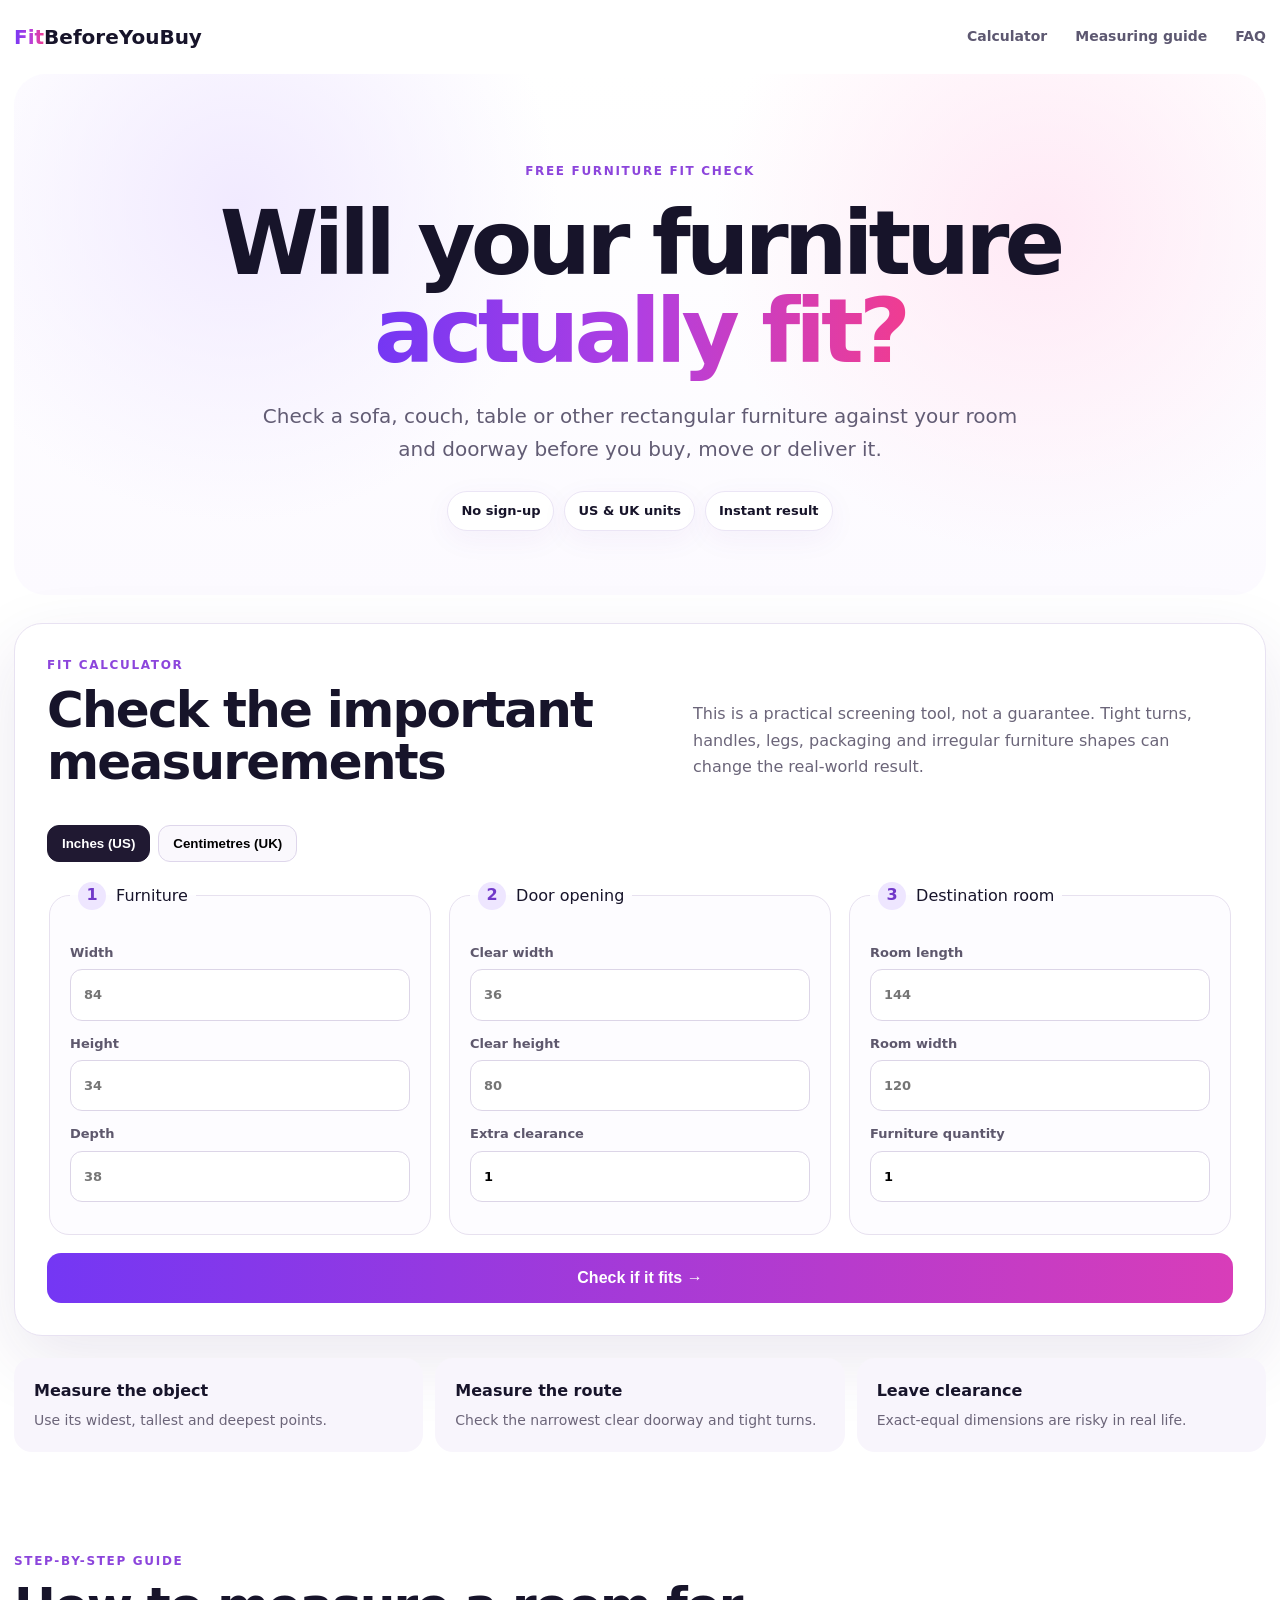
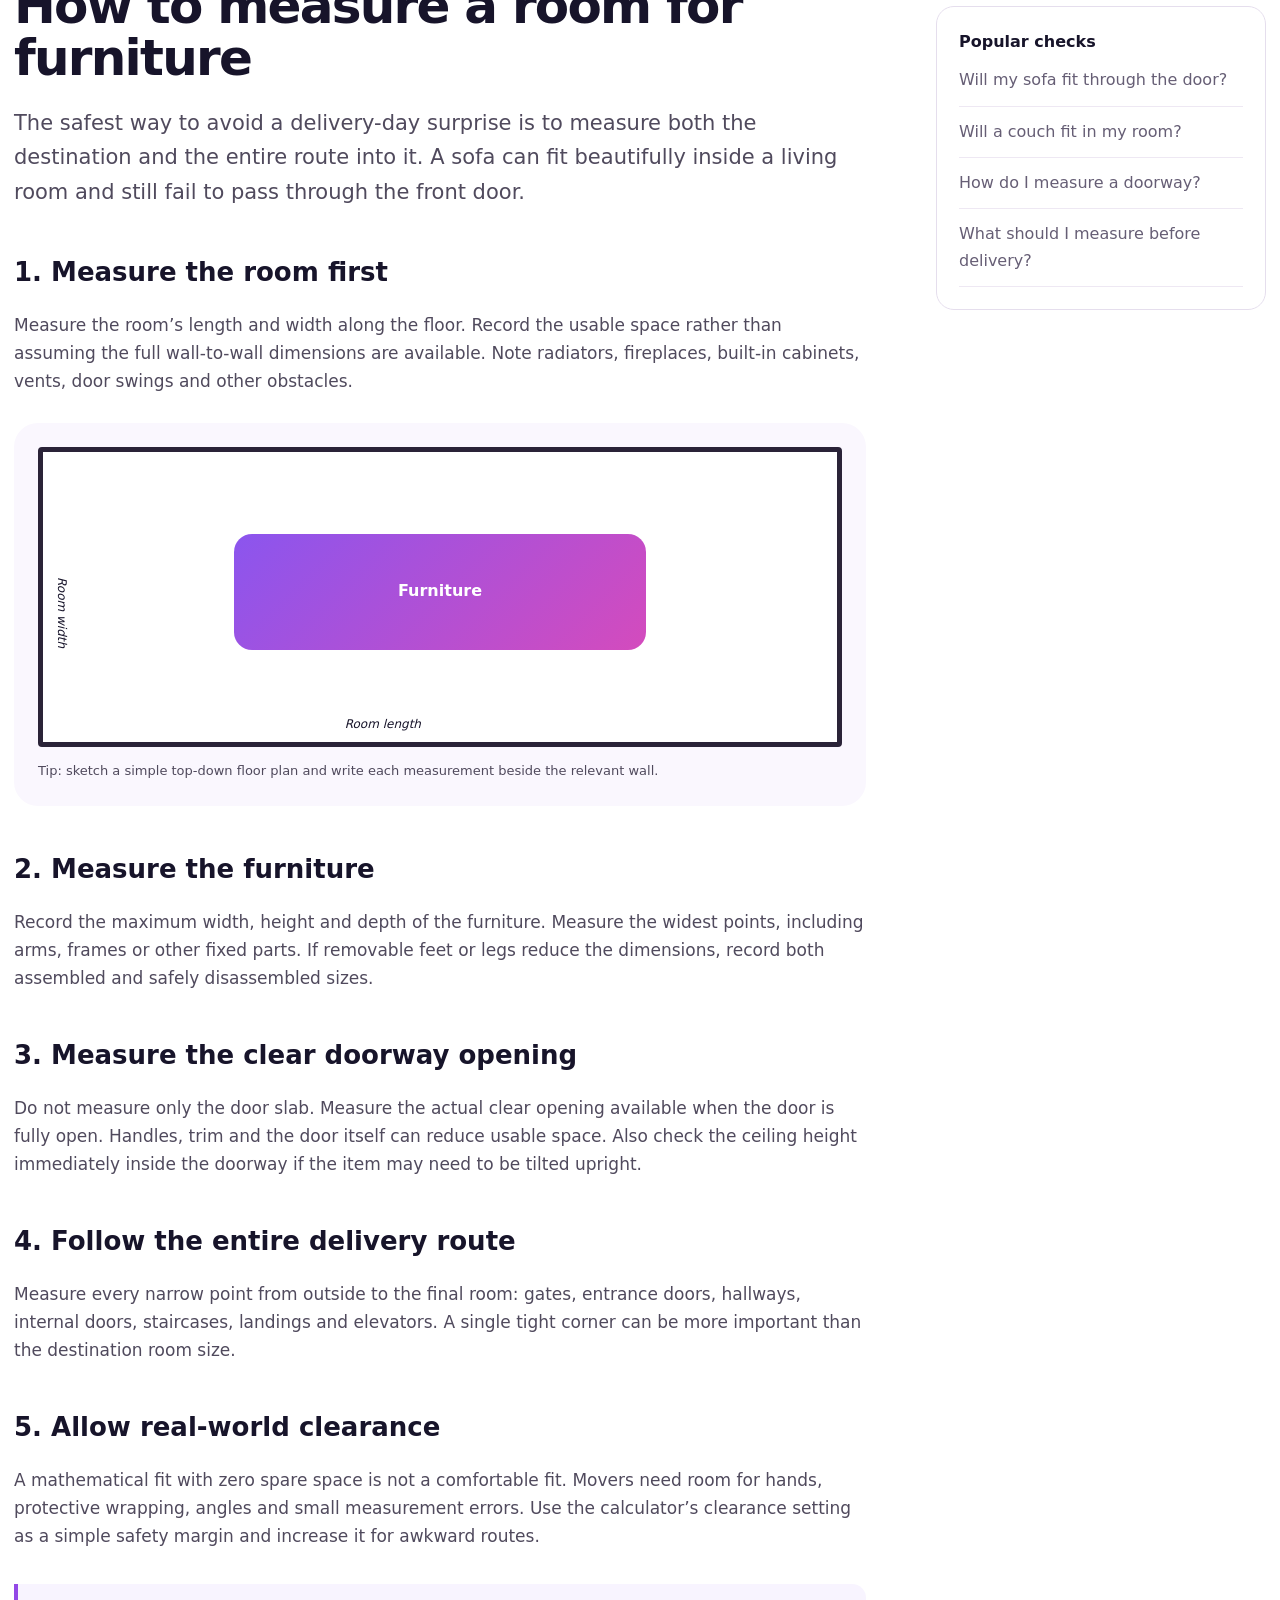
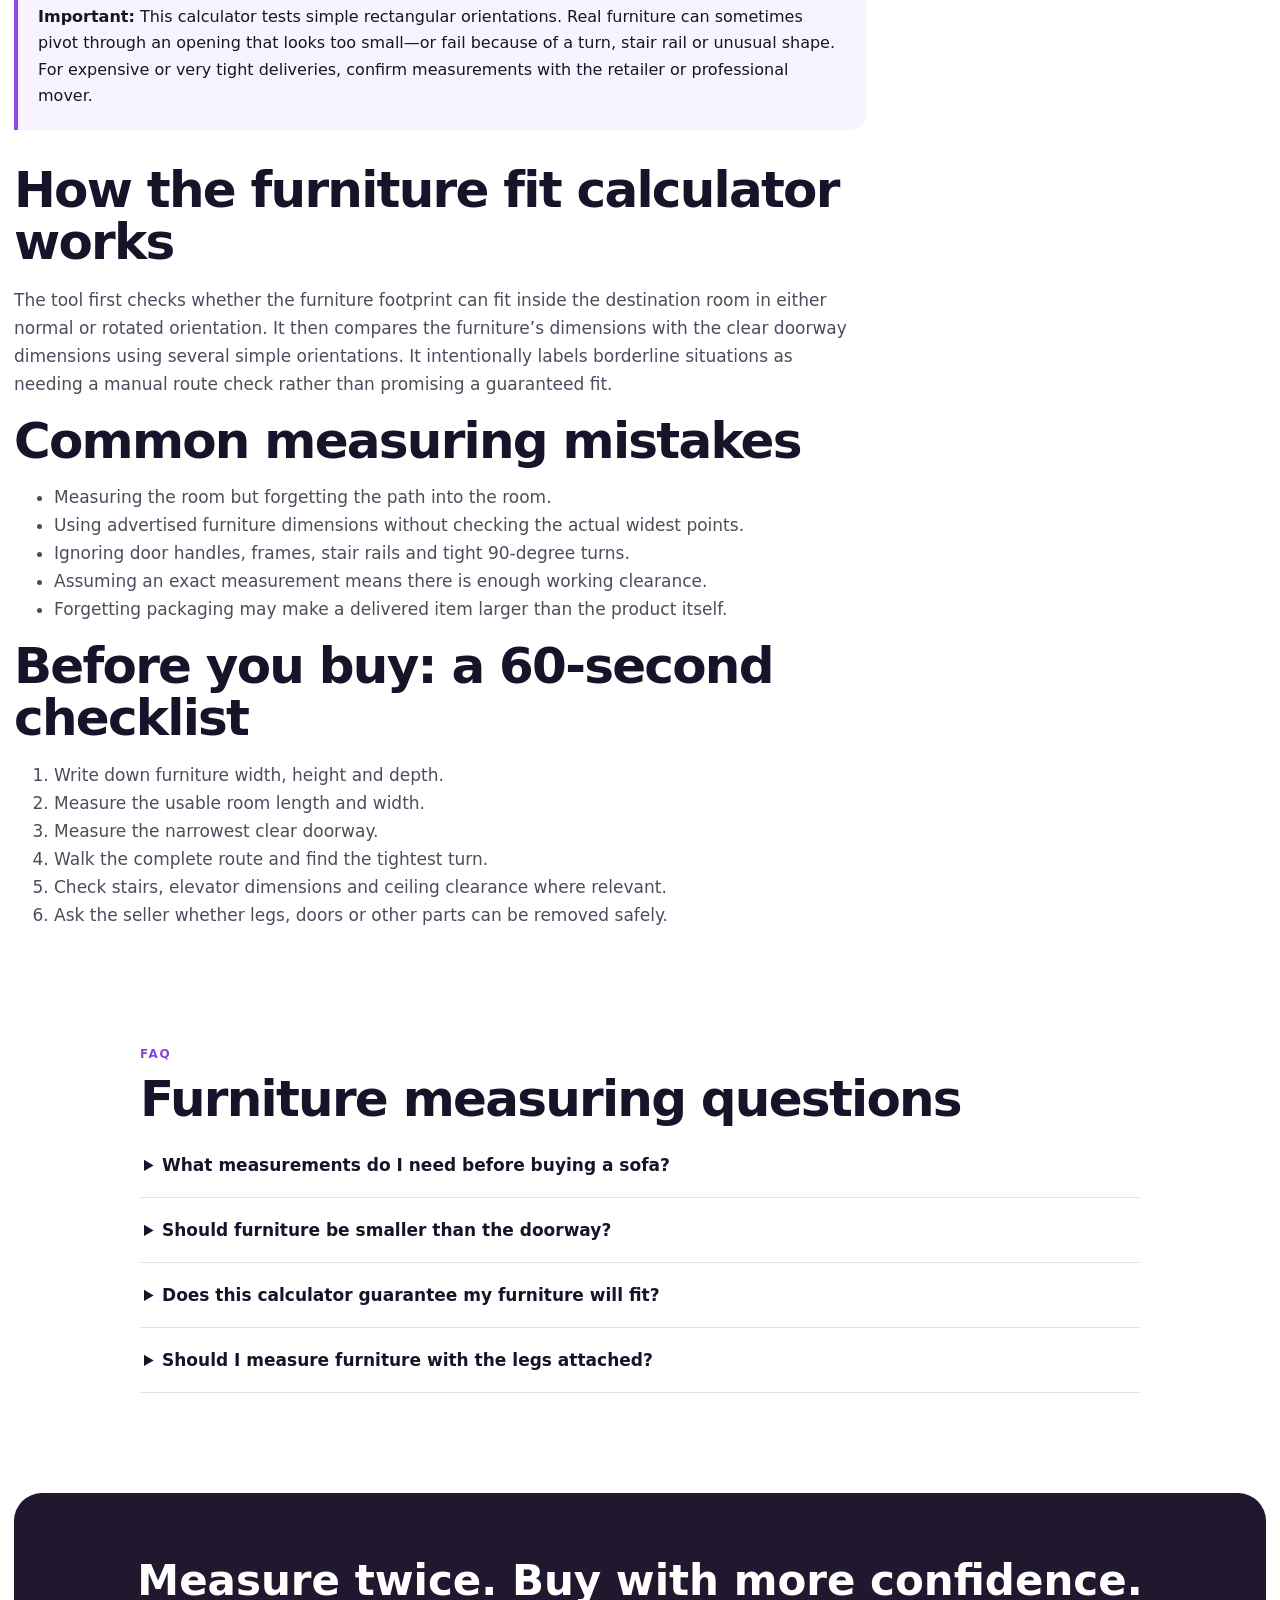
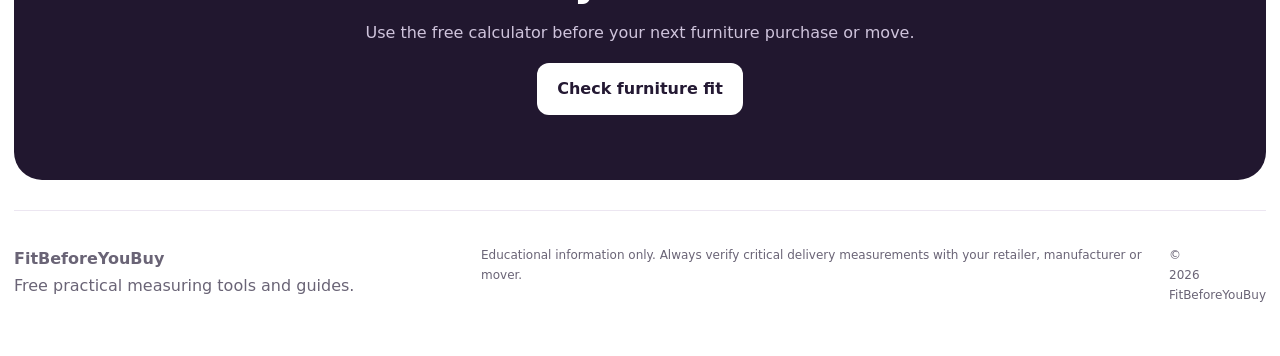
==== index.html @ 7296ad8b "Add files via upload" ====
<!doctype html>
<html lang="en">
<head>
  <meta charset="utf-8">
  <meta name="viewport" content="width=device-width,initial-scale=1">
  <title>Will My Furniture Fit? Free Room & Doorway Fit Calculator</title>
  <meta name="description" content="Measure your room, doorway and furniture before moving or buying. Use our free furniture fit calculator, then follow the step-by-step room measuring guide.">
  <meta name="robots" content="index,follow">
  <meta name="theme-color" content="#ffffff">
  <meta property="og:title" content="Will My Furniture Fit? Free Furniture Fit Calculator">
  <meta property="og:description" content="Check furniture against a room and doorway, then learn how to measure correctly.">
  <meta property="og:type" content="website">
  <link rel="stylesheet" href="style.css">
  <script type="application/ld+json">
  {
    "@context":"https://schema.org",
    "@type":"WebPage",
    "name":"Will My Furniture Fit? Free Room & Doorway Fit Calculator",
    "description":"A free furniture fit calculator and room measuring guide.",
    "inLanguage":"en"
  }
  </script>
</head>
<body>
<a class="skip" href="#main">Skip to content</a>
<header>
  <div class="nav">
    <a class="brand" href="./"><span>Fit</span>BeforeYouBuy</a>
    <nav><a href="#calculator">Calculator</a><a href="#guide">Measuring guide</a><a href="#faq">FAQ</a></nav>
  </div>
</header>

<main id="main">
<section class="hero">
  <div class="eyebrow">FREE FURNITURE FIT CHECK</div>
  <h1>Will your furniture <span>actually fit?</span></h1>
  <p class="lead">Check a sofa, couch, table or other rectangular furniture against your room and doorway before you buy, move or deliver it.</p>
  <div class="chips"><span>No sign-up</span><span>US & UK units</span><span>Instant result</span></div>
</section>

<section id="calculator" class="calc-wrap">
  <div class="calc-head">
    <div><div class="eyebrow">FIT CALCULATOR</div><h2>Check the important measurements</h2></div>
    <p>This is a practical screening tool, not a guarantee. Tight turns, handles, legs, packaging and irregular furniture shapes can change the real-world result.</p>
  </div>

  <div class="unitbar" role="group" aria-label="Units">
    <button class="unit active" data-unit="in">Inches (US)</button>
    <button class="unit" data-unit="cm">Centimetres (UK)</button>
  </div>

  <form id="fitForm">
    <div class="grid">
      <fieldset>
        <legend><b>1</b> Furniture</legend>
        <label>Width <input id="fw" type="number" min="0" step="0.1" placeholder="84" required></label>
        <label>Height <input id="fh" type="number" min="0" step="0.1" placeholder="34" required></label>
        <label>Depth <input id="fd" type="number" min="0" step="0.1" placeholder="38" required></label>
      </fieldset>
      <fieldset>
        <legend><b>2</b> Door opening</legend>
        <label>Clear width <input id="dw" type="number" min="0" step="0.1" placeholder="36" required></label>
        <label>Clear height <input id="dh" type="number" min="0" step="0.1" placeholder="80" required></label>
        <label>Extra clearance <input id="clearance" type="number" min="0" step="0.1" value="1"></label>
      </fieldset>
      <fieldset>
        <legend><b>3</b> Destination room</legend>
        <label>Room length <input id="rl" type="number" min="0" step="0.1" placeholder="144" required></label>
        <label>Room width <input id="rw" type="number" min="0" step="0.1" placeholder="120" required></label>
        <label>Furniture quantity <input id="qty" type="number" min="1" step="1" value="1"></label>
      </fieldset>
    </div>
    <button class="primary" type="submit">Check if it fits →</button>
  </form>

  <div id="result" class="result" aria-live="polite" hidden></div>
</section>

<section class="quick">
  <div><strong>Measure the object</strong><span>Use its widest, tallest and deepest points.</span></div>
  <div><strong>Measure the route</strong><span>Check the narrowest clear doorway and tight turns.</span></div>
  <div><strong>Leave clearance</strong><span>Exact-equal dimensions are risky in real life.</span></div>
</section>

<article id="guide" class="article">
  <div class="article-main">
    <div class="eyebrow">STEP-BY-STEP GUIDE</div>
    <h2>How to measure a room for furniture</h2>
    <p class="intro">The safest way to avoid a delivery-day surprise is to measure both the destination and the entire route into it. A sofa can fit beautifully inside a living room and still fail to pass through the front door.</p>

    <h3>1. Measure the room first</h3>
    <p>Measure the room’s length and width along the floor. Record the usable space rather than assuming the full wall-to-wall dimensions are available. Note radiators, fireplaces, built-in cabinets, vents, door swings and other obstacles.</p>

    <div class="diagram">
      <div class="room"><span class="sofa">Furniture</span><i class="hline">Room length</i><i class="vline">Room width</i></div>
      <p>Tip: sketch a simple top-down floor plan and write each measurement beside the relevant wall.</p>
    </div>

    <h3>2. Measure the furniture</h3>
    <p>Record the maximum width, height and depth of the furniture. Measure the widest points, including arms, frames or other fixed parts. If removable feet or legs reduce the dimensions, record both assembled and safely disassembled sizes.</p>

    <h3>3. Measure the clear doorway opening</h3>
    <p>Do not measure only the door slab. Measure the actual clear opening available when the door is fully open. Handles, trim and the door itself can reduce usable space. Also check the ceiling height immediately inside the doorway if the item may need to be tilted upright.</p>

    <h3>4. Follow the entire delivery route</h3>
    <p>Measure every narrow point from outside to the final room: gates, entrance doors, hallways, internal doors, staircases, landings and elevators. A single tight corner can be more important than the destination room size.</p>

    <h3>5. Allow real-world clearance</h3>
    <p>A mathematical fit with zero spare space is not a comfortable fit. Movers need room for hands, protective wrapping, angles and small measurement errors. Use the calculator’s clearance setting as a simple safety margin and increase it for awkward routes.</p>

    <div class="callout"><strong>Important:</strong> This calculator tests simple rectangular orientations. Real furniture can sometimes pivot through an opening that looks too small—or fail because of a turn, stair rail or unusual shape. For expensive or very tight deliveries, confirm measurements with the retailer or professional mover.</div>

    <h2>How the furniture fit calculator works</h2>
    <p>The tool first checks whether the furniture footprint can fit inside the destination room in either normal or rotated orientation. It then compares the furniture’s dimensions with the clear doorway dimensions using several simple orientations. It intentionally labels borderline situations as needing a manual route check rather than promising a guaranteed fit.</p>

    <h2>Common measuring mistakes</h2>
    <ul>
      <li>Measuring the room but forgetting the path into the room.</li>
      <li>Using advertised furniture dimensions without checking the actual widest points.</li>
      <li>Ignoring door handles, frames, stair rails and tight 90-degree turns.</li>
      <li>Assuming an exact measurement means there is enough working clearance.</li>
      <li>Forgetting packaging may make a delivered item larger than the product itself.</li>
    </ul>

    <h2>Before you buy: a 60-second checklist</h2>
    <ol>
      <li>Write down furniture width, height and depth.</li>
      <li>Measure the usable room length and width.</li>
      <li>Measure the narrowest clear doorway.</li>
      <li>Walk the complete route and find the tightest turn.</li>
      <li>Check stairs, elevator dimensions and ceiling clearance where relevant.</li>
      <li>Ask the seller whether legs, doors or other parts can be removed safely.</li>
    </ol>
  </div>

  <aside>
    <div class="sidecard"><strong>Popular checks</strong><a href="#calculator">Will my sofa fit through the door?</a><a href="#calculator">Will a couch fit in my room?</a><a href="#guide">How do I measure a doorway?</a><a href="#guide">What should I measure before delivery?</a></div>
  </aside>
</article>

<section id="faq" class="faq">
  <div class="eyebrow">FAQ</div><h2>Furniture measuring questions</h2>
  <details><summary>What measurements do I need before buying a sofa?</summary><p>At minimum, record the sofa’s maximum width, height and depth, the usable room dimensions, and the clear width and height of every doorway on the delivery route.</p></details>
  <details><summary>Should furniture be smaller than the doorway?</summary><p>For a straightforward pass-through, having usable clearance is safer than matching the opening exactly. Some furniture can be rotated or tilted, but turns and nearby walls can prevent that maneuver.</p></details>
  <details><summary>Does this calculator guarantee my furniture will fit?</summary><p>No. It is a screening tool based on the dimensions you enter and simple orientations. Irregular shapes, turns, stairs, packaging and real-world maneuvering space require a manual route check.</p></details>
  <details><summary>Should I measure furniture with the legs attached?</summary><p>Measure the item as it will be delivered. If the manufacturer confirms that legs can be removed safely for delivery, you can also record the reduced dimensions and test those separately.</p></details>
</section>

<section class="bottom-cta"><h2>Measure twice. Buy with more confidence.</h2><p>Use the free calculator before your next furniture purchase or move.</p><a href="#calculator">Check furniture fit</a></section>
</main>

<footer><div><strong>FitBeforeYouBuy</strong><span>Free practical measuring tools and guides.</span></div><p>Educational information only. Always verify critical delivery measurements with your retailer, manufacturer or mover.</p><small>© <span id="year"></span> FitBeforeYouBuy</small></footer>
<script src="app.js"></script>
</body>
</html>
---- style.css ----
*{box-sizing:border-box}html{scroll-behavior:smooth}body{margin:0;font-family:Inter,ui-sans-serif,system-ui,-apple-system,BlinkMacSystemFont,"Segoe UI",sans-serif;color:#17142a;background:#fff;line-height:1.65}a{color:inherit}.skip{position:absolute;left:-9999px}.skip:focus{left:12px;top:12px;background:#fff;padding:10px;z-index:20}.nav,main,footer{width:min(1420px,calc(100% - 28px));margin:auto}.nav{height:74px;display:flex;align-items:center;justify-content:space-between}.brand{text-decoration:none;font-size:20px;font-weight:850}.brand span,.hero h1 span{background:linear-gradient(90deg,#7437f4,#b13fe1,#f03c91);-webkit-background-clip:text;color:transparent}.nav nav{display:flex;gap:28px}.nav nav a{text-decoration:none;color:#5d5871;font-weight:650;font-size:14px}.hero{padding:88px 24px 64px;text-align:center;border-radius:32px;background:radial-gradient(circle at 18% 25%,#f1eaff 0,transparent 29%),radial-gradient(circle at 82% 30%,#ffe9f5 0,transparent 30%),linear-gradient(#fff,#fcfaff)}.eyebrow{font-size:12px;letter-spacing:.14em;font-weight:850;color:#8c45dc}.hero h1{font-size:clamp(46px,7vw,92px);line-height:.98;letter-spacing:-.055em;max-width:970px;margin:18px auto}.lead{font-size:20px;max-width:760px;margin:25px auto;color:#625c74}.chips{display:flex;justify-content:center;gap:10px;flex-wrap:wrap}.chips span{background:#fff;border:1px solid #ebe5f5;border-radius:999px;padding:8px 13px;font-size:13px;font-weight:700;box-shadow:0 8px 30px #5d2ca50d}.calc-wrap{margin-top:28px;border:1px solid #e8e2f2;border-radius:28px;padding:32px;box-shadow:0 24px 70px rgba(62,32,104,.10);background:#fff}.calc-head{display:flex;justify-content:space-between;gap:40px;align-items:end}.calc-head h2,.article h2,.faq h2{font-size:clamp(30px,4vw,50px);line-height:1.05;letter-spacing:-.035em;margin:8px 0}.calc-head p{max-width:540px;color:#6b6579}.unitbar{display:flex;gap:8px;margin:28px 0 20px}.unit{border:1px solid #ded6eb;background:#faf8fd;border-radius:12px;padding:10px 14px;font-weight:750;cursor:pointer}.unit.active{background:#201932;color:#fff;border-color:#201932}.grid{display:grid;grid-template-columns:repeat(3,1fr);gap:14px}fieldset{border:1px solid #e7e1ef;border-radius:20px;padding:20px;background:#fdfcff}legend{padding:0 8px;font-size:16px}legend b{display:inline-grid;place-items:center;width:28px;height:28px;border-radius:50%;background:#eee6ff;color:#7139c9;margin-right:5px}label{display:block;font-size:13px;font-weight:750;color:#5e586d;margin:12px 0}input{width:100%;margin-top:6px;padding:14px 13px;border:1px solid #dcd5e7;border-radius:12px;font:inherit;background:#fff;outline:none}input:focus{border-color:#8e42f2;box-shadow:0 0 0 4px #8e42f217}.primary{margin-top:18px;width:100%;border:0;border-radius:14px;padding:16px;background:linear-gradient(90deg,#7437f4,#d83db9);color:#fff;font-size:16px;font-weight:850;cursor:pointer}.result{margin-top:18px;padding:24px;border-radius:18px;border:1px solid #ddd5e9}.result.good{background:#f3fff8;border-color:#bce9ce}.result.warn{background:#fffaf0;border-color:#ecd79b}.result.bad{background:#fff4f5;border-color:#efc3c8}.result h3{margin:0 0 6px;font-size:26px}.result p{margin:5px 0}.quick{display:grid;grid-template-columns:repeat(3,1fr);gap:12px;margin:22px 0 100px}.quick div{padding:20px;border-radius:18px;background:#f8f5fc}.quick strong,.quick span{display:block}.quick span{color:#6c6579;font-size:14px;margin-top:4px}.article{display:grid;grid-template-columns:minmax(0,900px) 330px;gap:70px;max-width:1260px;margin:0 auto 100px}.article-main h3{font-size:26px;margin:42px 0 8px}.article-main p,.article-main li{font-size:17px;color:#504a5d}.intro{font-size:21px!important}.diagram{margin:28px 0;padding:24px;background:#faf7fe;border-radius:24px}.room{height:300px;border:5px solid #2a2338;position:relative;background:#fff;border-radius:4px}.sofa{position:absolute;left:24%;top:28%;width:52%;height:40%;display:grid;place-items:center;background:linear-gradient(135deg,#8b55ee,#d44bbd);color:#fff;border-radius:18px;font-weight:800}.hline{position:absolute;bottom:8px;left:38%;font-size:12px}.vline{position:absolute;left:8px;top:43%;font-size:12px;writing-mode:vertical-rl}.diagram p{font-size:13px!important;margin-bottom:0}.callout{padding:20px;border-left:4px solid #9348e6;background:#f8f4ff;border-radius:0 14px 14px 0;margin:34px 0}.article aside{padding-top:54px}.sidecard{position:sticky;top:20px;padding:22px;border:1px solid #e5deed;border-radius:18px}.sidecard strong,.sidecard a{display:block}.sidecard a{padding:12px 0;border-bottom:1px solid #eee8f3;text-decoration:none;color:#665e75}.faq{max-width:1000px;margin:0 auto 100px}.faq details{border-bottom:1px solid #e7e0ee;padding:18px 4px}.faq summary{cursor:pointer;font-weight:800;font-size:17px}.faq p{color:#625b70}.bottom-cta{text-align:center;padding:65px 20px;border-radius:28px;background:#21172f;color:#fff;margin-bottom:30px}.bottom-cta h2{font-size:42px;line-height:1.1;margin:0}.bottom-cta p{color:#cfc4dc}.bottom-cta a{display:inline-block;background:#fff;color:#241933;text-decoration:none;padding:13px 20px;border-radius:12px;font-weight:850}footer{border-top:1px solid #ece6f1;padding:35px 0 50px;display:grid;grid-template-columns:1fr 1.5fr auto;gap:25px;color:#6a6476}footer strong,footer span{display:block}footer p,footer small{font-size:12px;margin:0}@media(max-width:900px){.grid,.quick{grid-template-columns:1fr}.article{grid-template-columns:1fr;gap:10px}.article aside{padding:0}.calc-head{display:block}.nav nav{display:none}.hero{padding:65px 12px 50px}.calc-wrap{padding:18px}.quick{margin-bottom:70px}footer{grid-template-columns:1fr}.article-main p,.article-main li{font-size:16px}}@media(prefers-reduced-motion:reduce){html{scroll-behavior:auto}}
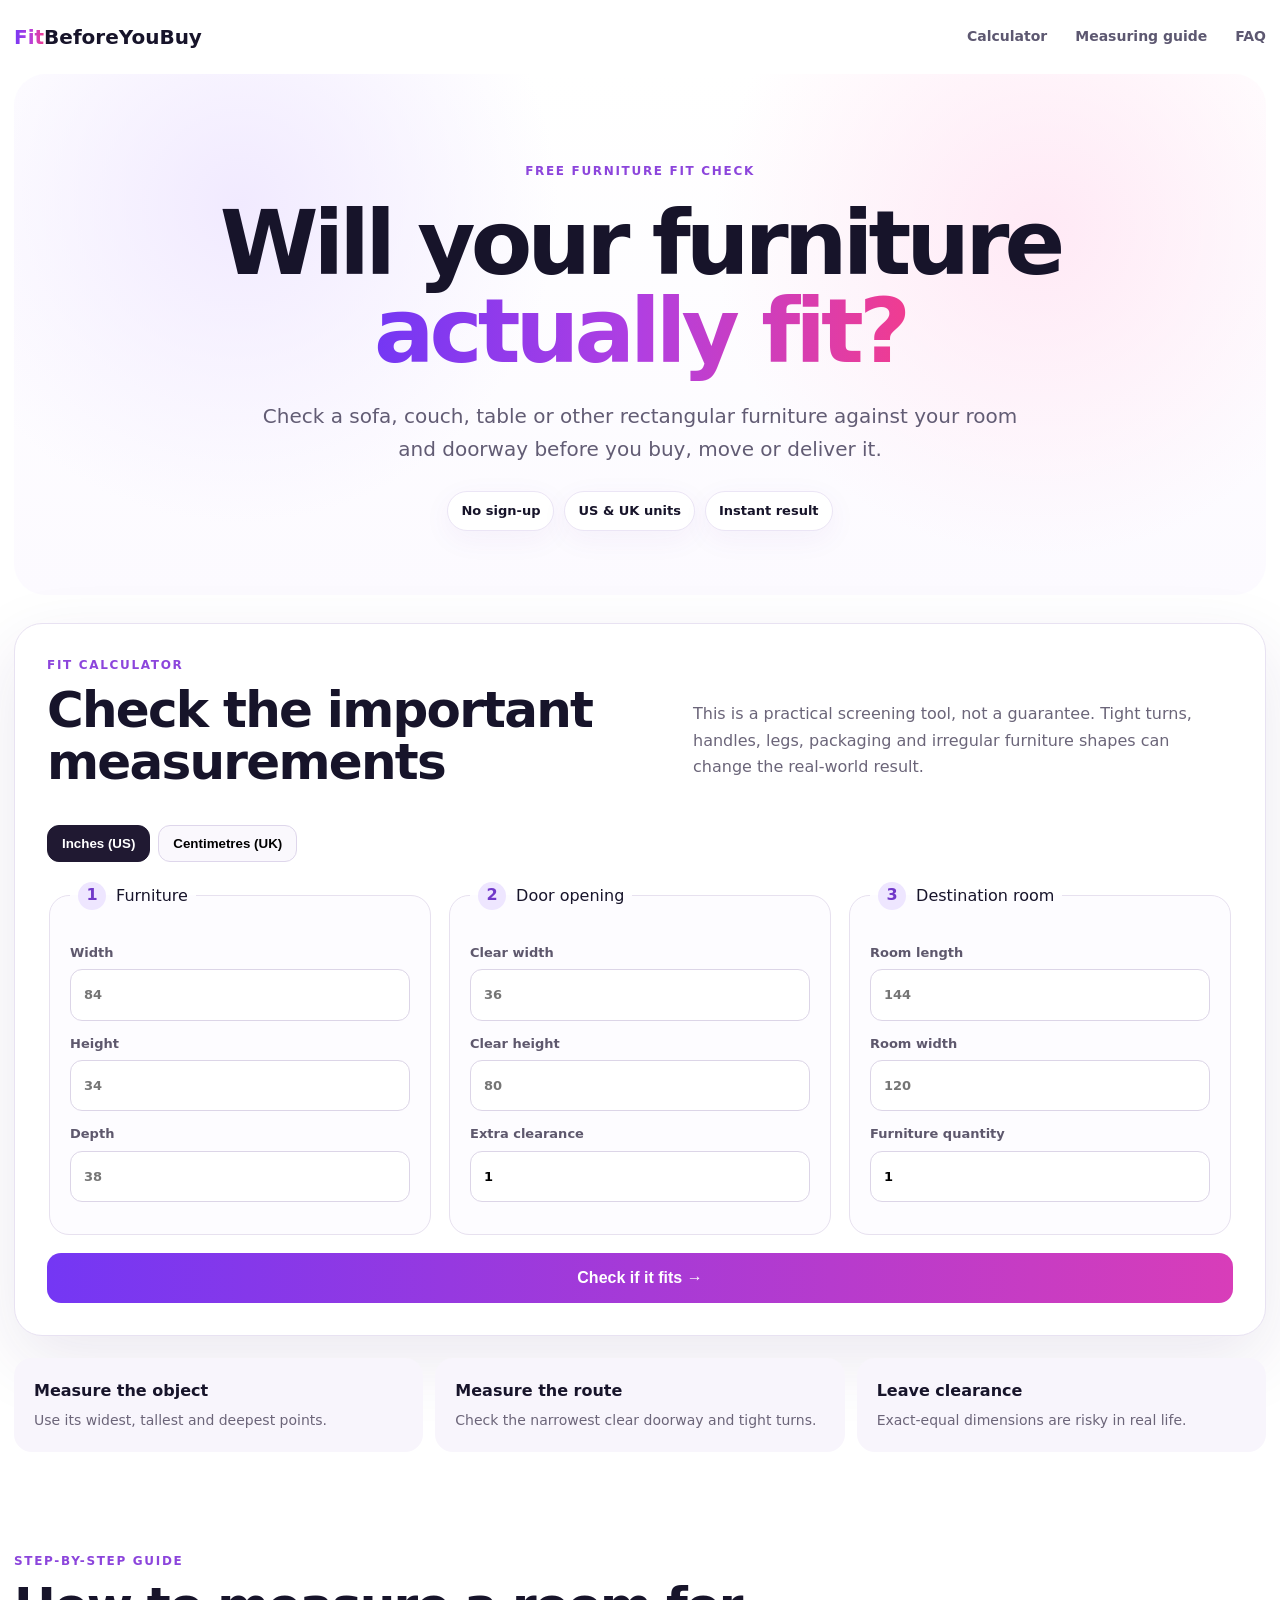
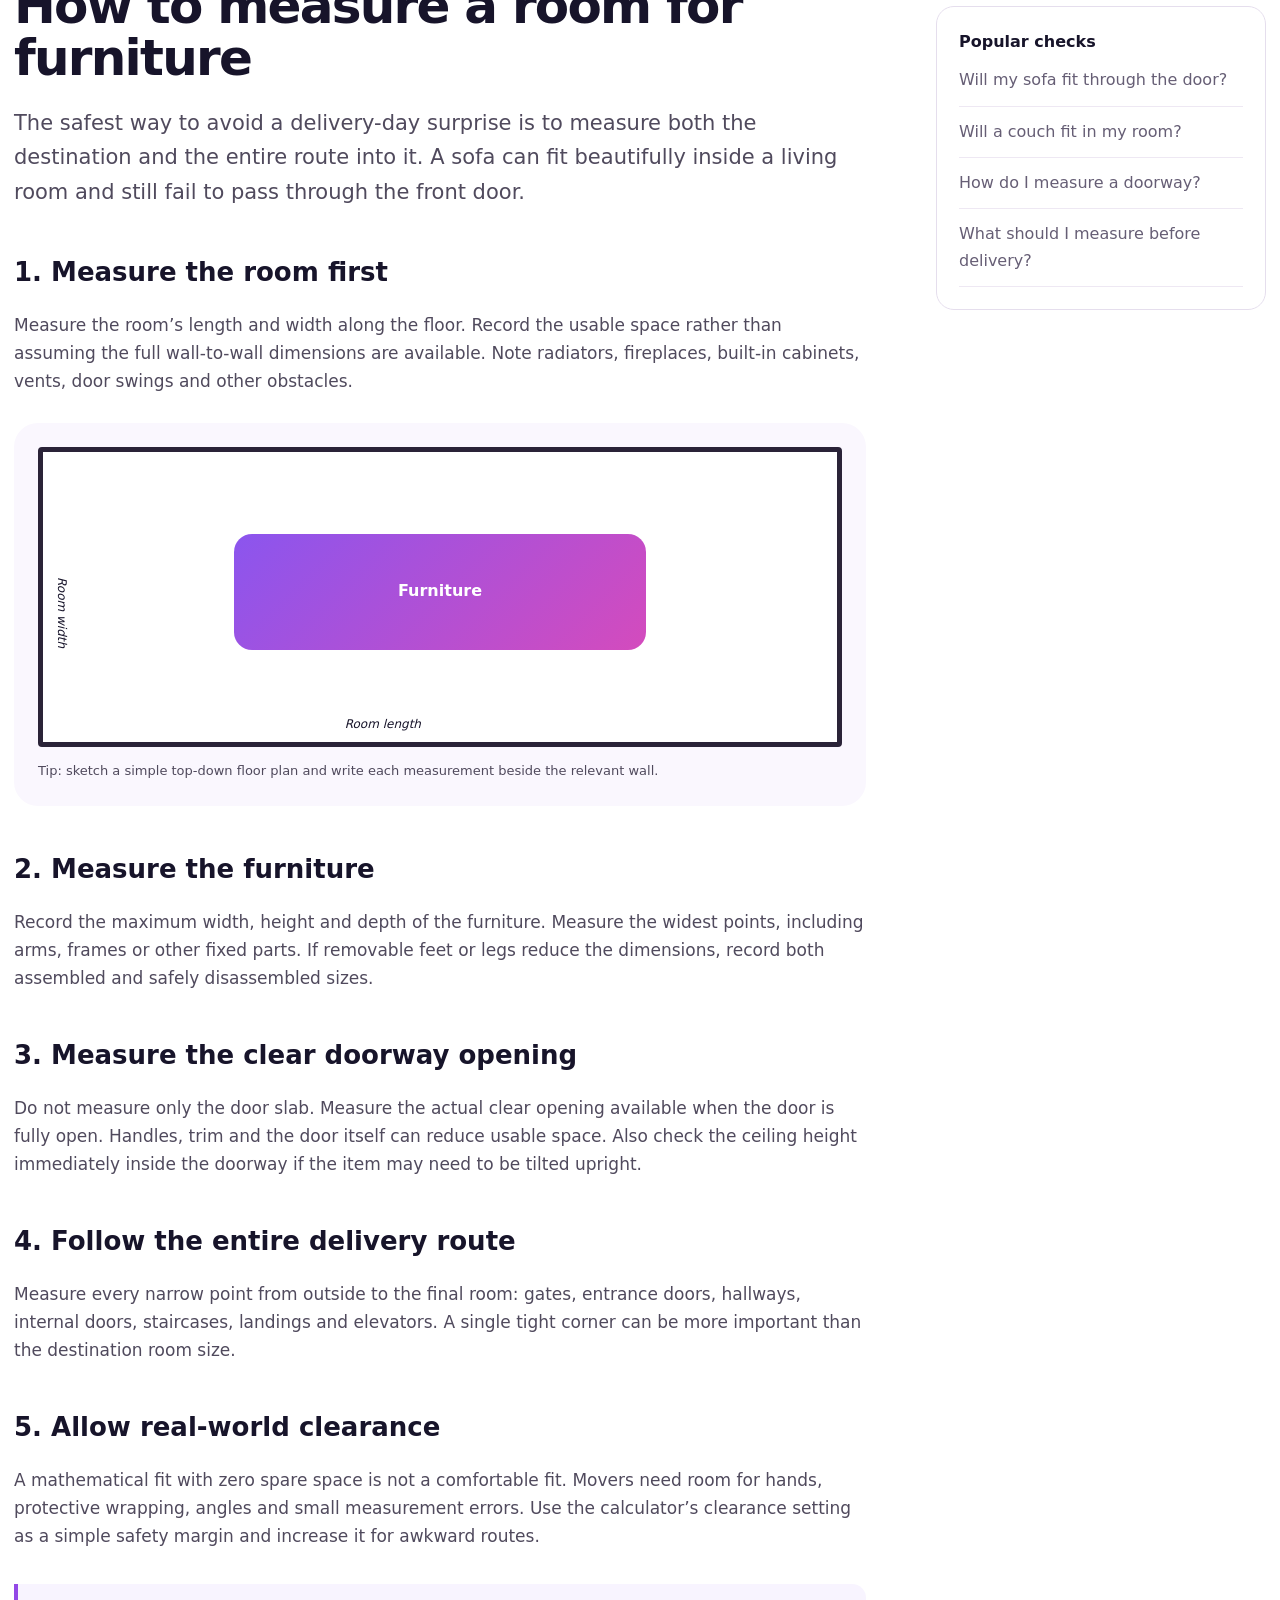
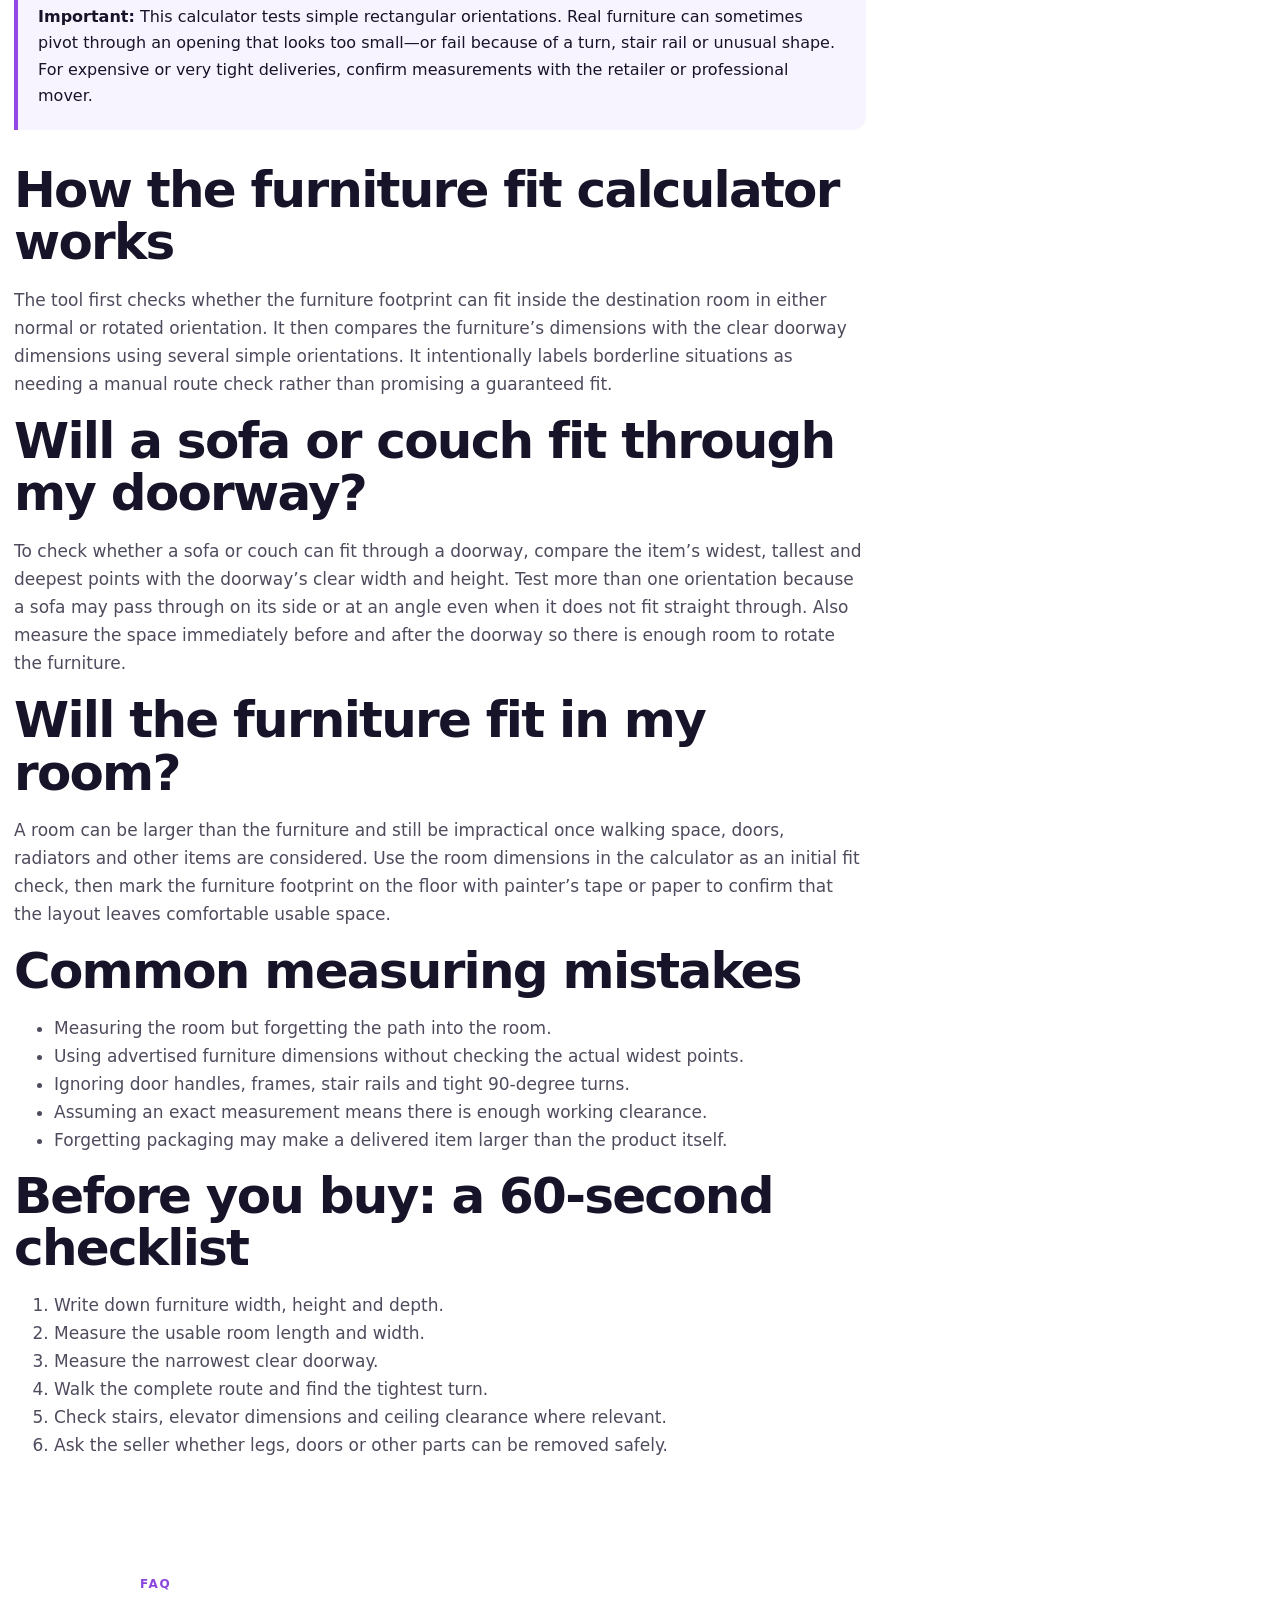
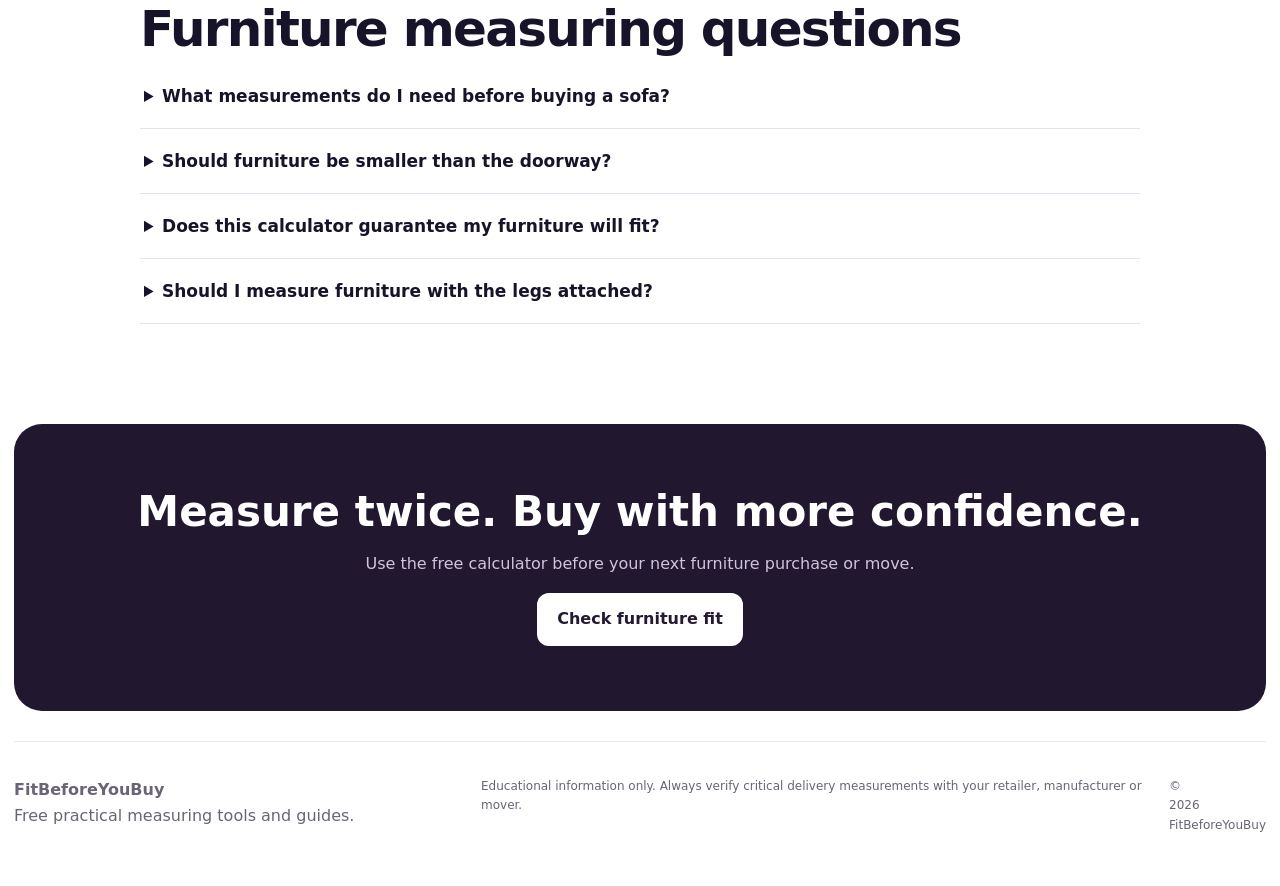
==== commit 04edb7b3: "Add files via upload" ====
--- a/index.html
+++ b/index.html
@@ -5,19 +5,79 @@
   <meta name="viewport" content="width=device-width,initial-scale=1">
   <title>Will My Furniture Fit? Free Room & Doorway Fit Calculator</title>
   <meta name="description" content="Measure your room, doorway and furniture before moving or buying. Use our free furniture fit calculator, then follow the step-by-step room measuring guide.">
-  <meta name="robots" content="index,follow">
+  <meta name="robots" content="index,follow,max-image-preview:large,max-snippet:-1,max-video-preview:-1">
   <meta name="theme-color" content="#ffffff">
+  <link rel="canonical" href="https://kavindanipun.github.io/furniture-fit/">
+
   <meta property="og:title" content="Will My Furniture Fit? Free Furniture Fit Calculator">
-  <meta property="og:description" content="Check furniture against a room and doorway, then learn how to measure correctly.">
+  <meta property="og:description" content="Check whether a sofa, couch, table or other furniture can fit through your doorway and into your room with this free calculator and measuring guide.">
   <meta property="og:type" content="website">
+  <meta property="og:url" content="https://kavindanipun.github.io/furniture-fit/">
+  <meta property="og:site_name" content="FitBeforeYouBuy">
+  <meta property="og:locale" content="en_US">
+  <meta name="twitter:card" content="summary">
+  <meta name="twitter:title" content="Will My Furniture Fit? Free Room & Doorway Fit Calculator">
+  <meta name="twitter:description" content="Check furniture against your room and doorway before you buy, move or arrange delivery.">
+
   <link rel="stylesheet" href="style.css">
+
   <script type="application/ld+json">
   {
     "@context":"https://schema.org",
-    "@type":"WebPage",
-    "name":"Will My Furniture Fit? Free Room & Doorway Fit Calculator",
-    "description":"A free furniture fit calculator and room measuring guide.",
-    "inLanguage":"en"
+    "@graph":[
+      {
+        "@type":"WebSite",
+        "@id":"https://kavindanipun.github.io/furniture-fit/#website",
+        "url":"https://kavindanipun.github.io/furniture-fit/",
+        "name":"FitBeforeYouBuy",
+        "inLanguage":"en"
+      },
+      {
+        "@type":"WebPage",
+        "@id":"https://kavindanipun.github.io/furniture-fit/#webpage",
+        "url":"https://kavindanipun.github.io/furniture-fit/",
+        "name":"Will My Furniture Fit? Free Room & Doorway Fit Calculator",
+        "description":"Measure your room, doorway and furniture before moving or buying. Use the free furniture fit calculator and step-by-step measuring guide.",
+        "isPartOf":{"@id":"https://kavindanipun.github.io/furniture-fit/#website"},
+        "inLanguage":"en"
+      },
+      {
+        "@type":"WebApplication",
+        "@id":"https://kavindanipun.github.io/furniture-fit/#calculator",
+        "name":"Furniture Fit Calculator",
+        "url":"https://kavindanipun.github.io/furniture-fit/#calculator",
+        "applicationCategory":"UtilityApplication",
+        "operatingSystem":"Any",
+        "isAccessibleForFree":true,
+        "description":"A free calculator that checks furniture dimensions against a destination room and doorway using simple rectangular orientations."
+      },
+      {
+        "@type":"FAQPage",
+        "@id":"https://kavindanipun.github.io/furniture-fit/#faq-schema",
+        "mainEntity":[
+          {
+            "@type":"Question",
+            "name":"What measurements do I need before buying a sofa?",
+            "acceptedAnswer":{"@type":"Answer","text":"At minimum, record the sofa’s maximum width, height and depth, the usable room dimensions, and the clear width and height of every doorway on the delivery route."}
+          },
+          {
+            "@type":"Question",
+            "name":"Should furniture be smaller than the doorway?",
+            "acceptedAnswer":{"@type":"Answer","text":"For a straightforward pass-through, having usable clearance is safer than matching the opening exactly. Some furniture can be rotated or tilted, but turns and nearby walls can prevent that maneuver."}
+          },
+          {
+            "@type":"Question",
+            "name":"Does this calculator guarantee my furniture will fit?",
+            "acceptedAnswer":{"@type":"Answer","text":"No. It is a screening tool based on the dimensions you enter and simple orientations. Irregular shapes, turns, stairs, packaging and real-world maneuvering space require a manual route check."}
+          },
+          {
+            "@type":"Question",
+            "name":"Should I measure furniture with the legs attached?",
+            "acceptedAnswer":{"@type":"Answer","text":"Measure the item as it will be delivered. If the manufacturer confirms that legs can be removed safely for delivery, you can also record the reduced dimensions and test those separately."}
+          }
+        ]
+      }
+    ]
   }
   </script>
 </head>
@@ -113,6 +173,12 @@
     <h2>How the furniture fit calculator works</h2>
     <p>The tool first checks whether the furniture footprint can fit inside the destination room in either normal or rotated orientation. It then compares the furniture’s dimensions with the clear doorway dimensions using several simple orientations. It intentionally labels borderline situations as needing a manual route check rather than promising a guaranteed fit.</p>
 
+    <h2>Will a sofa or couch fit through my doorway?</h2>
+    <p>To check whether a sofa or couch can fit through a doorway, compare the item’s widest, tallest and deepest points with the doorway’s clear width and height. Test more than one orientation because a sofa may pass through on its side or at an angle even when it does not fit straight through. Also measure the space immediately before and after the doorway so there is enough room to rotate the furniture.</p>
+
+    <h2>Will the furniture fit in my room?</h2>
+    <p>A room can be larger than the furniture and still be impractical once walking space, doors, radiators and other items are considered. Use the room dimensions in the calculator as an initial fit check, then mark the furniture footprint on the floor with painter’s tape or paper to confirm that the layout leaves comfortable usable space.</p>
+
     <h2>Common measuring mistakes</h2>
     <ul>
       <li>Measuring the room but forgetting the path into the room.</li>
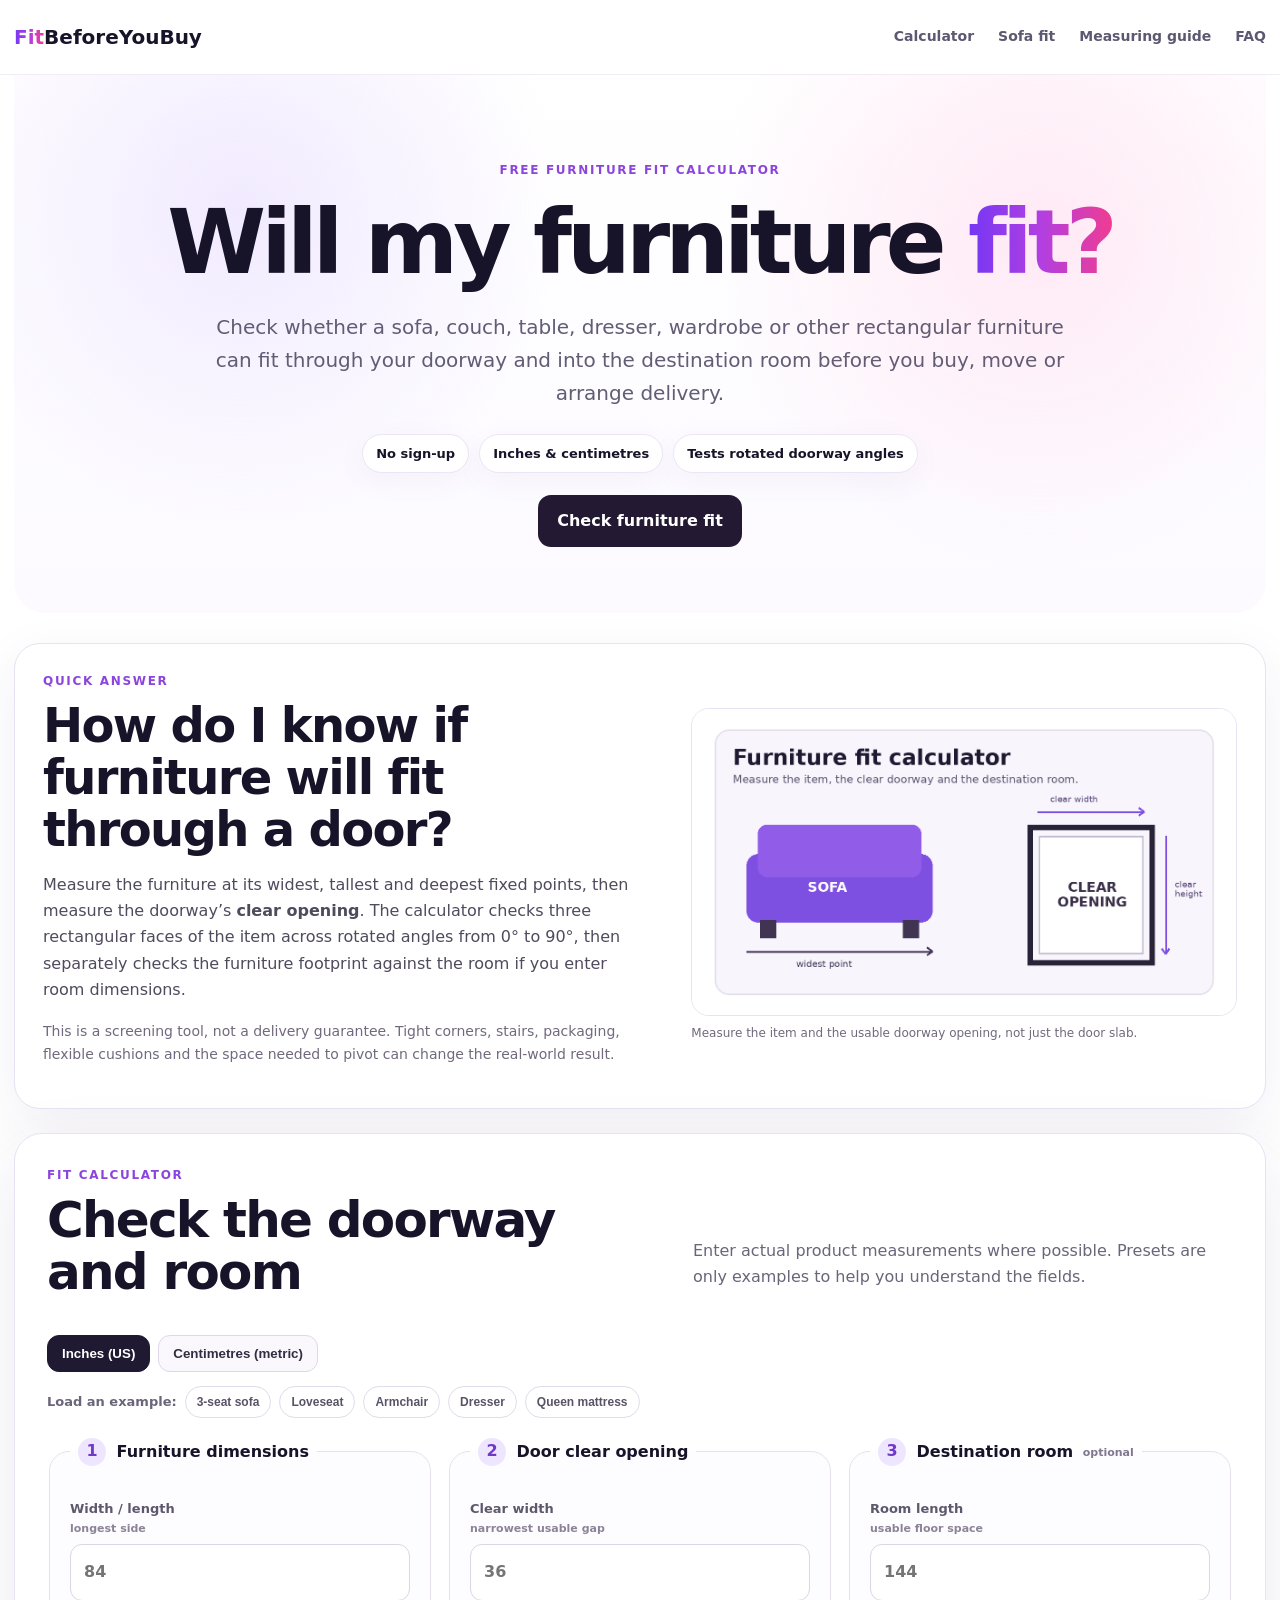
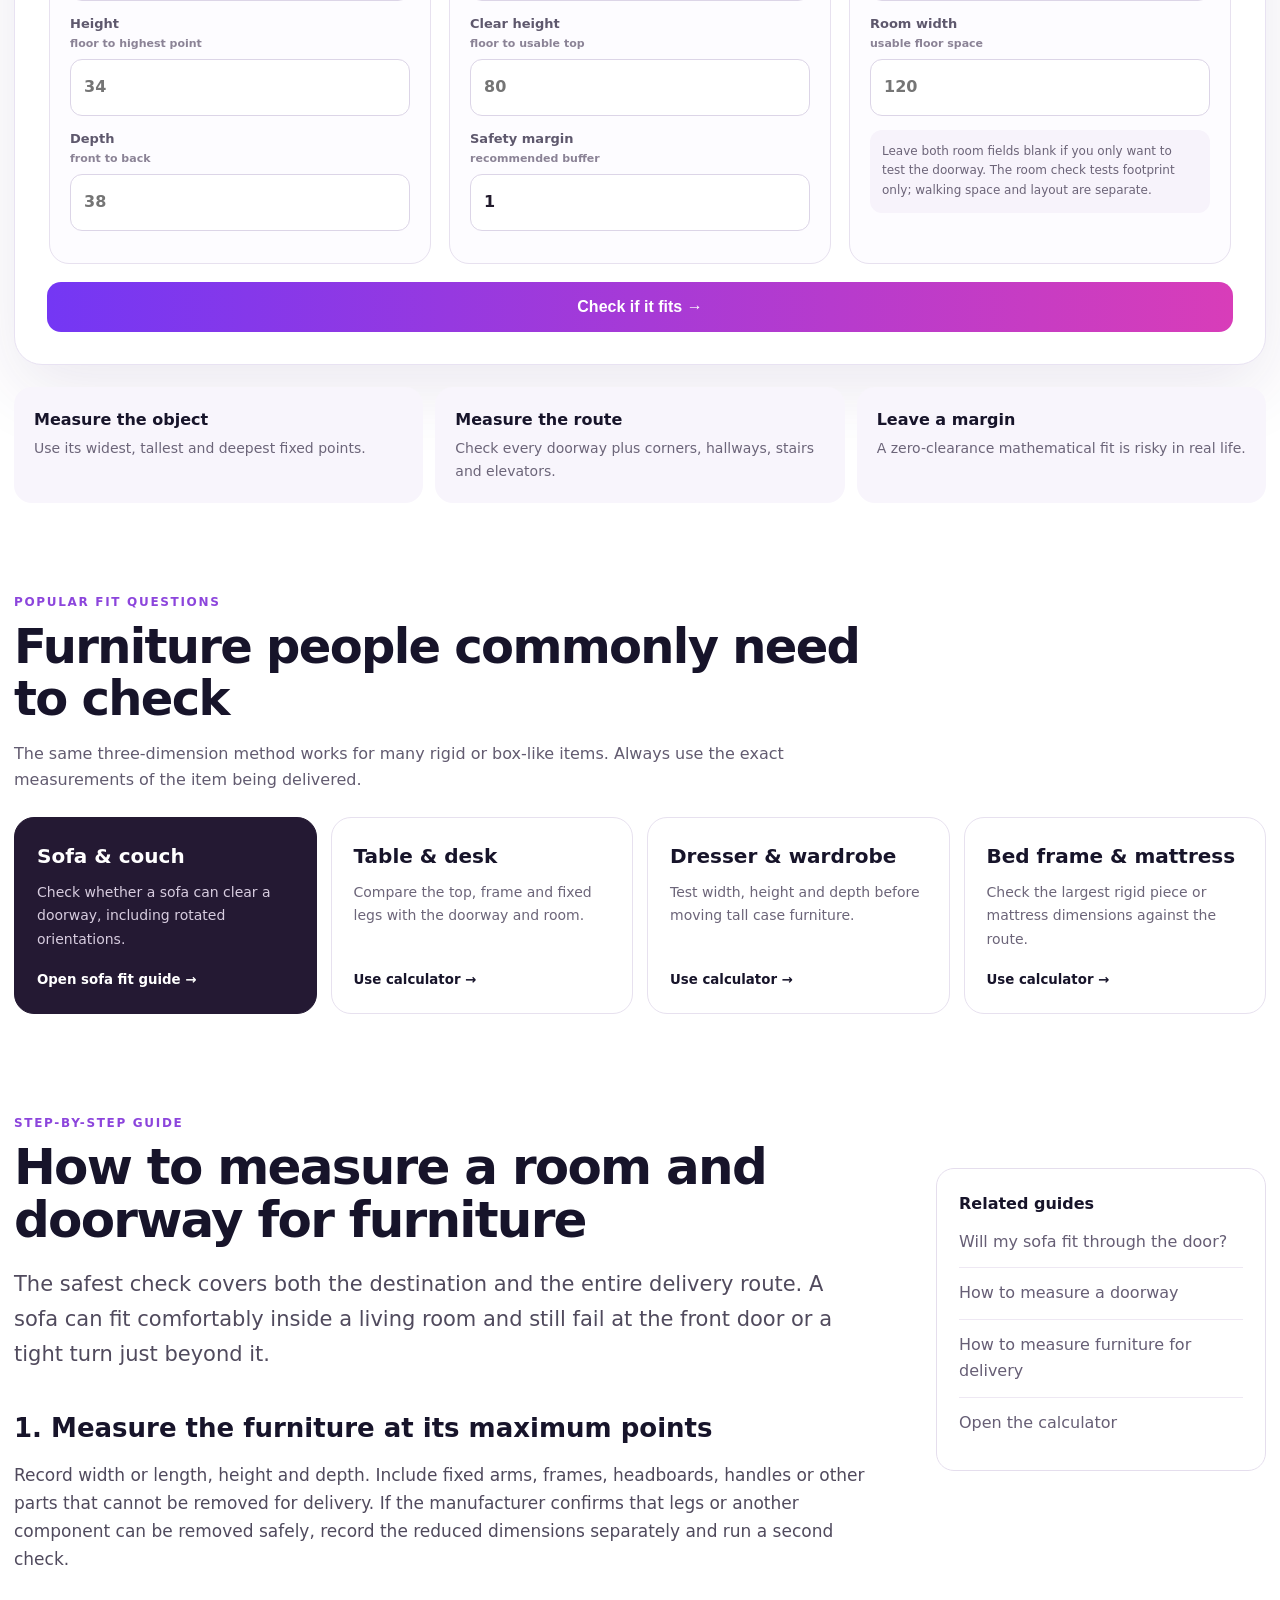
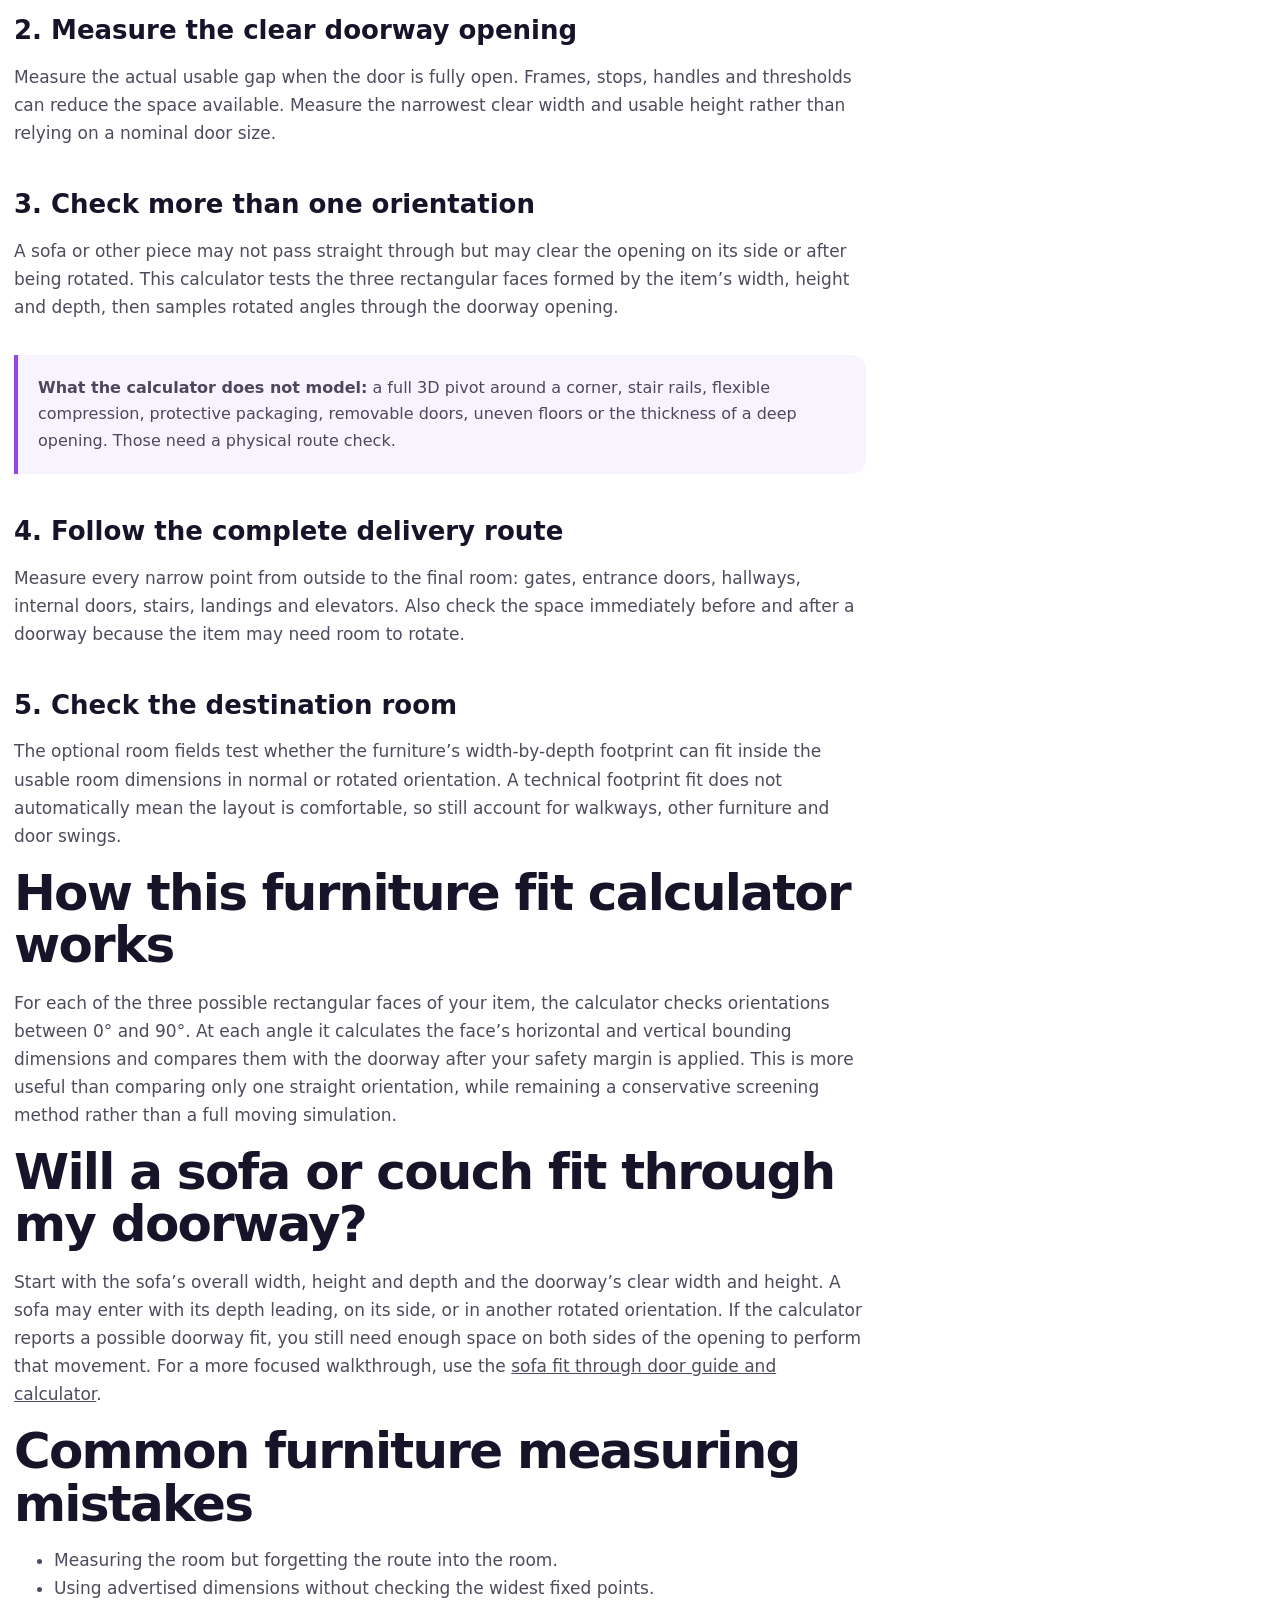
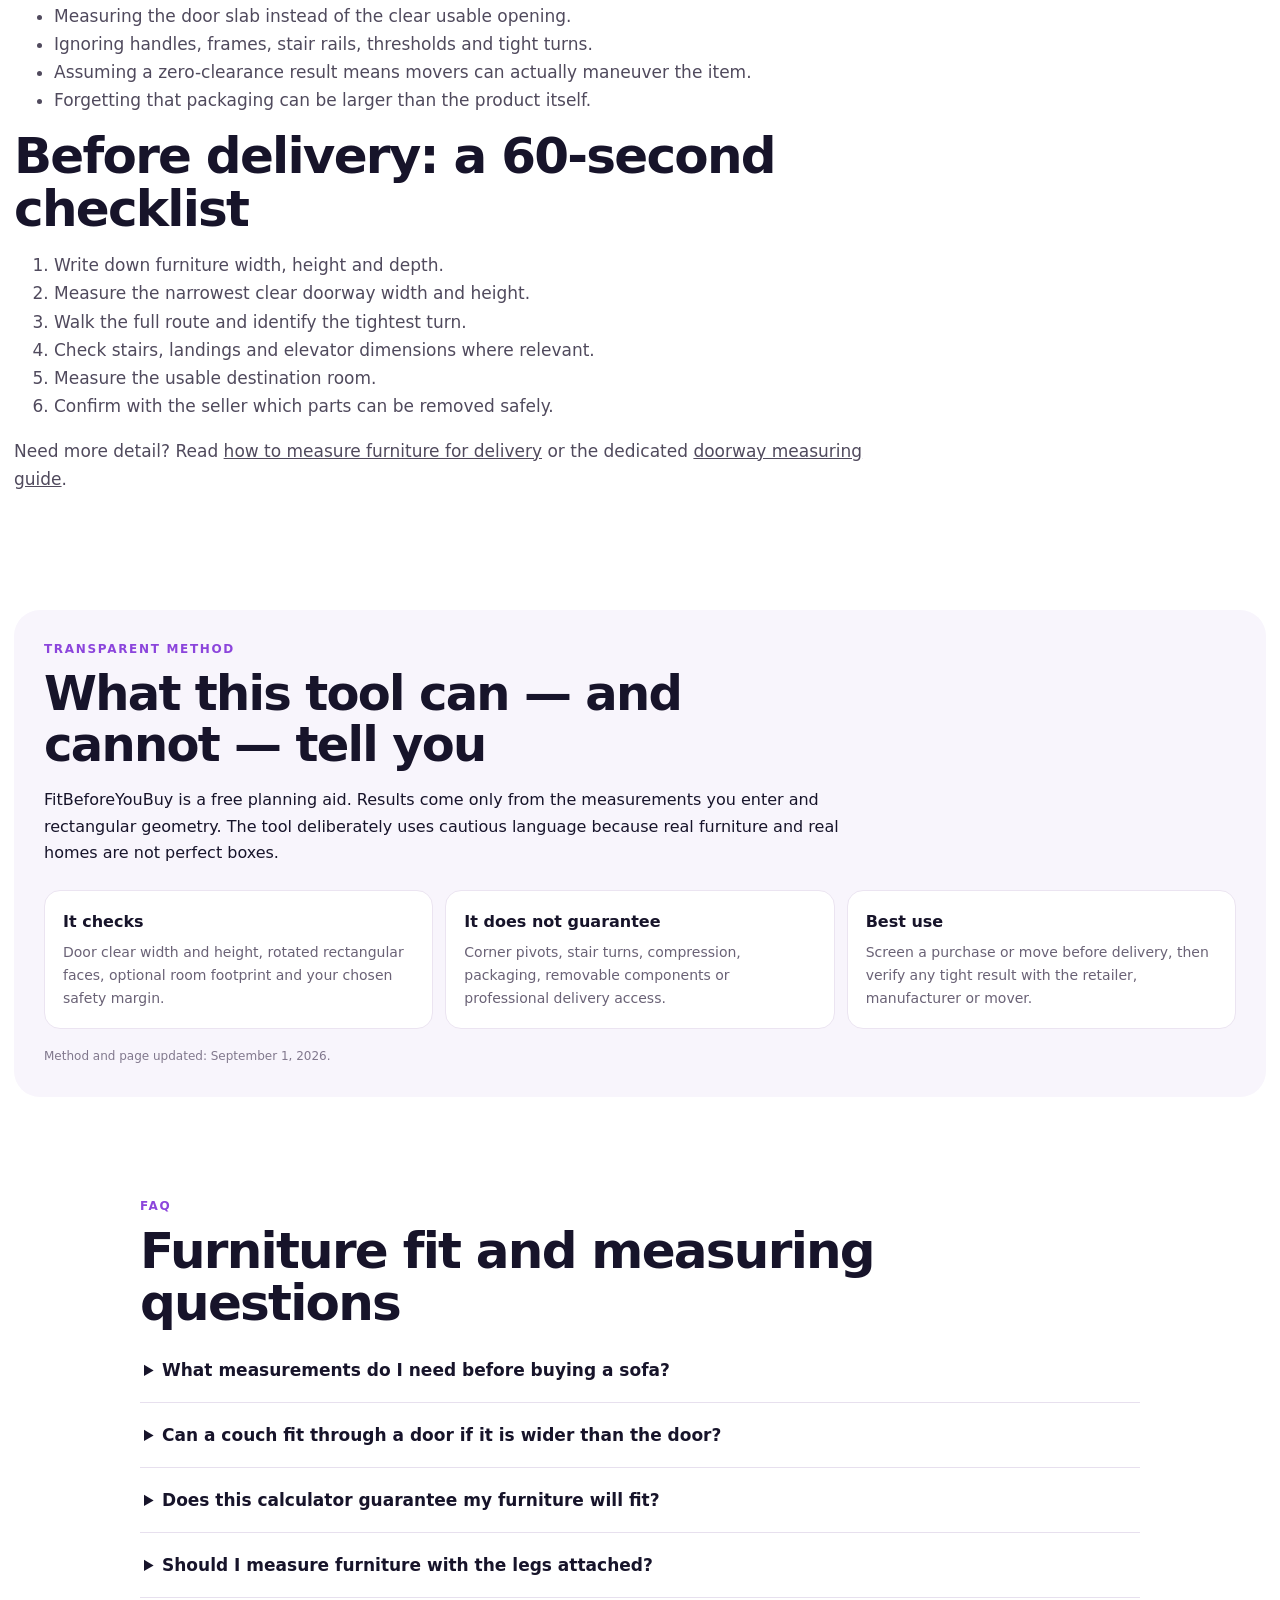
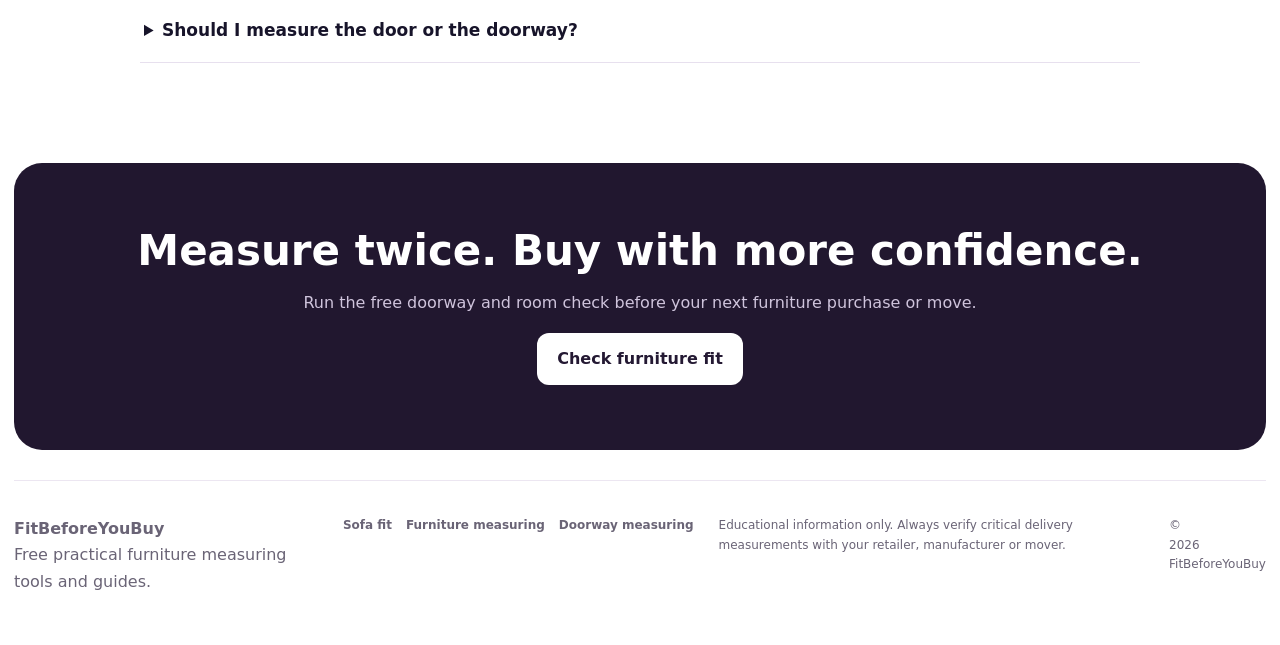
==== commit 0b3e7455: "Add files via upload" ====
--- a/index.html
+++ b/index.html
@@ -3,21 +3,28 @@
 <head>
   <meta charset="utf-8">
   <meta name="viewport" content="width=device-width,initial-scale=1">
-  <title>Will My Furniture Fit? Free Room & Doorway Fit Calculator</title>
-  <meta name="description" content="Measure your room, doorway and furniture before moving or buying. Use our free furniture fit calculator, then follow the step-by-step room measuring guide.">
+  <title>Will My Furniture Fit? Free Sofa & Doorway Fit Calculator</title>
+  <meta name="description" content="Will your sofa, couch or furniture fit through the door and into the room? Enter dimensions for a free instant fit check in inches or centimetres.">
   <meta name="robots" content="index,follow,max-image-preview:large,max-snippet:-1,max-video-preview:-1">
   <meta name="theme-color" content="#ffffff">
   <link rel="canonical" href="https://kavindanipun.github.io/furniture-fit/">
-
-  <meta property="og:title" content="Will My Furniture Fit? Free Furniture Fit Calculator">
-  <meta property="og:description" content="Check whether a sofa, couch, table or other furniture can fit through your doorway and into your room with this free calculator and measuring guide.">
+  <link rel="icon" href="images/favicon.png" type="image/png" sizes="96x96">
+  <link rel="apple-touch-icon" href="images/apple-touch-icon.png">
+
+  <meta property="og:title" content="Will My Furniture Fit? Free Sofa & Doorway Fit Calculator">
+  <meta property="og:description" content="Check a sofa, couch, table, dresser or other furniture against your doorway and room before you buy, move or arrange delivery.">
   <meta property="og:type" content="website">
   <meta property="og:url" content="https://kavindanipun.github.io/furniture-fit/">
   <meta property="og:site_name" content="FitBeforeYouBuy">
   <meta property="og:locale" content="en_US">
-  <meta name="twitter:card" content="summary">
-  <meta name="twitter:title" content="Will My Furniture Fit? Free Room & Doorway Fit Calculator">
-  <meta name="twitter:description" content="Check furniture against your room and doorway before you buy, move or arrange delivery.">
+  <meta property="og:image" content="https://kavindanipun.github.io/furniture-fit/images/furniture-fit-calculator.png">
+  <meta property="og:image:width" content="1200">
+  <meta property="og:image:height" content="675">
+  <meta property="og:image:alt" content="Diagram showing a sofa and the clear width and height of a doorway for a furniture fit check">
+  <meta name="twitter:card" content="summary_large_image">
+  <meta name="twitter:title" content="Will My Furniture Fit? Free Sofa & Doorway Fit Calculator">
+  <meta name="twitter:description" content="Check furniture against a doorway and destination room before you buy or move it.">
+  <meta name="twitter:image" content="https://kavindanipun.github.io/furniture-fit/images/furniture-fit-calculator.png">
 
   <link rel="stylesheet" href="style.css">
 
@@ -30,52 +37,19 @@
         "@id":"https://kavindanipun.github.io/furniture-fit/#website",
         "url":"https://kavindanipun.github.io/furniture-fit/",
         "name":"FitBeforeYouBuy",
+        "alternateName":"Fit Before You Buy",
         "inLanguage":"en"
       },
       {
         "@type":"WebPage",
         "@id":"https://kavindanipun.github.io/furniture-fit/#webpage",
         "url":"https://kavindanipun.github.io/furniture-fit/",
-        "name":"Will My Furniture Fit? Free Room & Doorway Fit Calculator",
-        "description":"Measure your room, doorway and furniture before moving or buying. Use the free furniture fit calculator and step-by-step measuring guide.",
+        "name":"Will My Furniture Fit? Free Sofa & Doorway Fit Calculator",
+        "description":"A free furniture fit calculator for checking sofa, couch and other furniture dimensions against a doorway and destination room.",
         "isPartOf":{"@id":"https://kavindanipun.github.io/furniture-fit/#website"},
+        "primaryImageOfPage":"https://kavindanipun.github.io/furniture-fit/images/furniture-fit-calculator.png",
+        "dateModified":"2026-09-01",
         "inLanguage":"en"
-      },
-      {
-        "@type":"WebApplication",
-        "@id":"https://kavindanipun.github.io/furniture-fit/#calculator",
-        "name":"Furniture Fit Calculator",
-        "url":"https://kavindanipun.github.io/furniture-fit/#calculator",
-        "applicationCategory":"UtilityApplication",
-        "operatingSystem":"Any",
-        "isAccessibleForFree":true,
-        "description":"A free calculator that checks furniture dimensions against a destination room and doorway using simple rectangular orientations."
-      },
-      {
-        "@type":"FAQPage",
-        "@id":"https://kavindanipun.github.io/furniture-fit/#faq-schema",
-        "mainEntity":[
-          {
-            "@type":"Question",
-            "name":"What measurements do I need before buying a sofa?",
-            "acceptedAnswer":{"@type":"Answer","text":"At minimum, record the sofa’s maximum width, height and depth, the usable room dimensions, and the clear width and height of every doorway on the delivery route."}
-          },
-          {
-            "@type":"Question",
-            "name":"Should furniture be smaller than the doorway?",
-            "acceptedAnswer":{"@type":"Answer","text":"For a straightforward pass-through, having usable clearance is safer than matching the opening exactly. Some furniture can be rotated or tilted, but turns and nearby walls can prevent that maneuver."}
-          },
-          {
-            "@type":"Question",
-            "name":"Does this calculator guarantee my furniture will fit?",
-            "acceptedAnswer":{"@type":"Answer","text":"No. It is a screening tool based on the dimensions you enter and simple orientations. Irregular shapes, turns, stairs, packaging and real-world maneuvering space require a manual route check."}
-          },
-          {
-            "@type":"Question",
-            "name":"Should I measure furniture with the legs attached?",
-            "acceptedAnswer":{"@type":"Answer","text":"Measure the item as it will be delivered. If the manufacturer confirms that legs can be removed safely for delivery, you can also record the reduced dimensions and test those separately."}
-          }
-        ]
       }
     ]
   }
@@ -83,139 +57,202 @@
 </head>
 <body>
 <a class="skip" href="#main">Skip to content</a>
-<header>
+<header class="site-header">
   <div class="nav">
-    <a class="brand" href="./"><span>Fit</span>BeforeYouBuy</a>
-    <nav><a href="#calculator">Calculator</a><a href="#guide">Measuring guide</a><a href="#faq">FAQ</a></nav>
+    <a class="brand" href="./" aria-label="FitBeforeYouBuy home"><span>Fit</span>BeforeYouBuy</a>
+    <nav aria-label="Main navigation">
+      <a href="#calculator">Calculator</a>
+      <a href="sofa-fit-through-door/">Sofa fit</a>
+      <a href="measure-furniture-for-delivery/">Measuring guide</a>
+      <a href="#faq">FAQ</a>
+    </nav>
   </div>
 </header>
 
 <main id="main">
-<section class="hero">
-  <div class="eyebrow">FREE FURNITURE FIT CHECK</div>
-  <h1>Will your furniture <span>actually fit?</span></h1>
-  <p class="lead">Check a sofa, couch, table or other rectangular furniture against your room and doorway before you buy, move or deliver it.</p>
-  <div class="chips"><span>No sign-up</span><span>US & UK units</span><span>Instant result</span></div>
-</section>
-
-<section id="calculator" class="calc-wrap">
-  <div class="calc-head">
-    <div><div class="eyebrow">FIT CALCULATOR</div><h2>Check the important measurements</h2></div>
-    <p>This is a practical screening tool, not a guarantee. Tight turns, handles, legs, packaging and irregular furniture shapes can change the real-world result.</p>
-  </div>
-
-  <div class="unitbar" role="group" aria-label="Units">
-    <button class="unit active" data-unit="in">Inches (US)</button>
-    <button class="unit" data-unit="cm">Centimetres (UK)</button>
-  </div>
-
-  <form id="fitForm">
-    <div class="grid">
-      <fieldset>
-        <legend><b>1</b> Furniture</legend>
-        <label>Width <input id="fw" type="number" min="0" step="0.1" placeholder="84" required></label>
-        <label>Height <input id="fh" type="number" min="0" step="0.1" placeholder="34" required></label>
-        <label>Depth <input id="fd" type="number" min="0" step="0.1" placeholder="38" required></label>
-      </fieldset>
-      <fieldset>
-        <legend><b>2</b> Door opening</legend>
-        <label>Clear width <input id="dw" type="number" min="0" step="0.1" placeholder="36" required></label>
-        <label>Clear height <input id="dh" type="number" min="0" step="0.1" placeholder="80" required></label>
-        <label>Extra clearance <input id="clearance" type="number" min="0" step="0.1" value="1"></label>
-      </fieldset>
-      <fieldset>
-        <legend><b>3</b> Destination room</legend>
-        <label>Room length <input id="rl" type="number" min="0" step="0.1" placeholder="144" required></label>
-        <label>Room width <input id="rw" type="number" min="0" step="0.1" placeholder="120" required></label>
-        <label>Furniture quantity <input id="qty" type="number" min="1" step="1" value="1"></label>
-      </fieldset>
-    </div>
-    <button class="primary" type="submit">Check if it fits →</button>
-  </form>
-
-  <div id="result" class="result" aria-live="polite" hidden></div>
-</section>
-
-<section class="quick">
-  <div><strong>Measure the object</strong><span>Use its widest, tallest and deepest points.</span></div>
-  <div><strong>Measure the route</strong><span>Check the narrowest clear doorway and tight turns.</span></div>
-  <div><strong>Leave clearance</strong><span>Exact-equal dimensions are risky in real life.</span></div>
-</section>
-
-<article id="guide" class="article">
-  <div class="article-main">
-    <div class="eyebrow">STEP-BY-STEP GUIDE</div>
-    <h2>How to measure a room for furniture</h2>
-    <p class="intro">The safest way to avoid a delivery-day surprise is to measure both the destination and the entire route into it. A sofa can fit beautifully inside a living room and still fail to pass through the front door.</p>
-
-    <h3>1. Measure the room first</h3>
-    <p>Measure the room’s length and width along the floor. Record the usable space rather than assuming the full wall-to-wall dimensions are available. Note radiators, fireplaces, built-in cabinets, vents, door swings and other obstacles.</p>
-
-    <div class="diagram">
-      <div class="room"><span class="sofa">Furniture</span><i class="hline">Room length</i><i class="vline">Room width</i></div>
-      <p>Tip: sketch a simple top-down floor plan and write each measurement beside the relevant wall.</p>
-    </div>
-
-    <h3>2. Measure the furniture</h3>
-    <p>Record the maximum width, height and depth of the furniture. Measure the widest points, including arms, frames or other fixed parts. If removable feet or legs reduce the dimensions, record both assembled and safely disassembled sizes.</p>
-
-    <h3>3. Measure the clear doorway opening</h3>
-    <p>Do not measure only the door slab. Measure the actual clear opening available when the door is fully open. Handles, trim and the door itself can reduce usable space. Also check the ceiling height immediately inside the doorway if the item may need to be tilted upright.</p>
-
-    <h3>4. Follow the entire delivery route</h3>
-    <p>Measure every narrow point from outside to the final room: gates, entrance doors, hallways, internal doors, staircases, landings and elevators. A single tight corner can be more important than the destination room size.</p>
-
-    <h3>5. Allow real-world clearance</h3>
-    <p>A mathematical fit with zero spare space is not a comfortable fit. Movers need room for hands, protective wrapping, angles and small measurement errors. Use the calculator’s clearance setting as a simple safety margin and increase it for awkward routes.</p>
-
-    <div class="callout"><strong>Important:</strong> This calculator tests simple rectangular orientations. Real furniture can sometimes pivot through an opening that looks too small—or fail because of a turn, stair rail or unusual shape. For expensive or very tight deliveries, confirm measurements with the retailer or professional mover.</div>
-
-    <h2>How the furniture fit calculator works</h2>
-    <p>The tool first checks whether the furniture footprint can fit inside the destination room in either normal or rotated orientation. It then compares the furniture’s dimensions with the clear doorway dimensions using several simple orientations. It intentionally labels borderline situations as needing a manual route check rather than promising a guaranteed fit.</p>
-
-    <h2>Will a sofa or couch fit through my doorway?</h2>
-    <p>To check whether a sofa or couch can fit through a doorway, compare the item’s widest, tallest and deepest points with the doorway’s clear width and height. Test more than one orientation because a sofa may pass through on its side or at an angle even when it does not fit straight through. Also measure the space immediately before and after the doorway so there is enough room to rotate the furniture.</p>
-
-    <h2>Will the furniture fit in my room?</h2>
-    <p>A room can be larger than the furniture and still be impractical once walking space, doors, radiators and other items are considered. Use the room dimensions in the calculator as an initial fit check, then mark the furniture footprint on the floor with painter’s tape or paper to confirm that the layout leaves comfortable usable space.</p>
-
-    <h2>Common measuring mistakes</h2>
-    <ul>
-      <li>Measuring the room but forgetting the path into the room.</li>
-      <li>Using advertised furniture dimensions without checking the actual widest points.</li>
-      <li>Ignoring door handles, frames, stair rails and tight 90-degree turns.</li>
-      <li>Assuming an exact measurement means there is enough working clearance.</li>
-      <li>Forgetting packaging may make a delivered item larger than the product itself.</li>
-    </ul>
-
-    <h2>Before you buy: a 60-second checklist</h2>
-    <ol>
-      <li>Write down furniture width, height and depth.</li>
-      <li>Measure the usable room length and width.</li>
-      <li>Measure the narrowest clear doorway.</li>
-      <li>Walk the complete route and find the tightest turn.</li>
-      <li>Check stairs, elevator dimensions and ceiling clearance where relevant.</li>
-      <li>Ask the seller whether legs, doors or other parts can be removed safely.</li>
-    </ol>
-  </div>
-
-  <aside>
-    <div class="sidecard"><strong>Popular checks</strong><a href="#calculator">Will my sofa fit through the door?</a><a href="#calculator">Will a couch fit in my room?</a><a href="#guide">How do I measure a doorway?</a><a href="#guide">What should I measure before delivery?</a></div>
-  </aside>
-</article>
-
-<section id="faq" class="faq">
-  <div class="eyebrow">FAQ</div><h2>Furniture measuring questions</h2>
-  <details><summary>What measurements do I need before buying a sofa?</summary><p>At minimum, record the sofa’s maximum width, height and depth, the usable room dimensions, and the clear width and height of every doorway on the delivery route.</p></details>
-  <details><summary>Should furniture be smaller than the doorway?</summary><p>For a straightforward pass-through, having usable clearance is safer than matching the opening exactly. Some furniture can be rotated or tilted, but turns and nearby walls can prevent that maneuver.</p></details>
-  <details><summary>Does this calculator guarantee my furniture will fit?</summary><p>No. It is a screening tool based on the dimensions you enter and simple orientations. Irregular shapes, turns, stairs, packaging and real-world maneuvering space require a manual route check.</p></details>
-  <details><summary>Should I measure furniture with the legs attached?</summary><p>Measure the item as it will be delivered. If the manufacturer confirms that legs can be removed safely for delivery, you can also record the reduced dimensions and test those separately.</p></details>
-</section>
-
-<section class="bottom-cta"><h2>Measure twice. Buy with more confidence.</h2><p>Use the free calculator before your next furniture purchase or move.</p><a href="#calculator">Check furniture fit</a></section>
+  <section class="hero">
+    <div class="eyebrow">FREE FURNITURE FIT CALCULATOR</div>
+    <h1>Will my furniture <span>fit?</span></h1>
+    <p class="lead">Check whether a sofa, couch, table, dresser, wardrobe or other rectangular furniture can fit through your doorway and into the destination room before you buy, move or arrange delivery.</p>
+    <div class="chips" aria-label="Calculator highlights"><span>No sign-up</span><span>Inches & centimetres</span><span>Tests rotated doorway angles</span></div>
+    <a class="hero-action" href="#calculator">Check furniture fit</a>
+  </section>
+
+  <section class="answer-card" aria-labelledby="quick-answer-title">
+    <div>
+      <div class="eyebrow">QUICK ANSWER</div>
+      <h2 id="quick-answer-title">How do I know if furniture will fit through a door?</h2>
+      <p>Measure the furniture at its widest, tallest and deepest fixed points, then measure the doorway’s <strong>clear opening</strong>. The calculator checks three rectangular faces of the item across rotated angles from 0° to 90°, then separately checks the furniture footprint against the room if you enter room dimensions.</p>
+      <p class="micro-note">This is a screening tool, not a delivery guarantee. Tight corners, stairs, packaging, flexible cushions and the space needed to pivot can change the real-world result.</p>
+    </div>
+    <figure>
+      <img src="images/furniture-fit-calculator.png" width="1200" height="675" alt="Furniture fit diagram showing a sofa and doorway clear width and height" decoding="async">
+      <figcaption>Measure the item and the usable doorway opening, not just the door slab.</figcaption>
+    </figure>
+  </section>
+
+  <section id="calculator" class="calc-wrap" aria-labelledby="calculator-title">
+    <div class="calc-head">
+      <div><div class="eyebrow">FIT CALCULATOR</div><h2 id="calculator-title">Check the doorway and room</h2></div>
+      <p>Enter actual product measurements where possible. Presets are only examples to help you understand the fields.</p>
+    </div>
+
+    <div class="unitbar" role="group" aria-label="Measurement units">
+      <button class="unit active" type="button" data-unit="in" aria-pressed="true">Inches (US)</button>
+      <button class="unit" type="button" data-unit="cm" aria-pressed="false">Centimetres (metric)</button>
+    </div>
+
+    <div class="preset-wrap" aria-label="Example furniture presets">
+      <span class="preset-label">Load an example:</span>
+      <button class="preset" type="button" data-preset="sofa">3-seat sofa</button>
+      <button class="preset" type="button" data-preset="loveseat">Loveseat</button>
+      <button class="preset" type="button" data-preset="armchair">Armchair</button>
+      <button class="preset" type="button" data-preset="dresser">Dresser</button>
+      <button class="preset" type="button" data-preset="mattress">Queen mattress</button>
+    </div>
+
+    <form id="fitForm">
+      <div class="grid">
+        <fieldset>
+          <legend><b>1</b> Furniture dimensions</legend>
+          <label>Width / length <span>longest side</span><input id="fw" inputmode="decimal" type="number" min="0.1" step="0.1" placeholder="84" required></label>
+          <label>Height <span>floor to highest point</span><input id="fh" inputmode="decimal" type="number" min="0.1" step="0.1" placeholder="34" required></label>
+          <label>Depth <span>front to back</span><input id="fd" inputmode="decimal" type="number" min="0.1" step="0.1" placeholder="38" required></label>
+        </fieldset>
+        <fieldset>
+          <legend><b>2</b> Door clear opening</legend>
+          <label>Clear width <span>narrowest usable gap</span><input id="dw" inputmode="decimal" type="number" min="0.1" step="0.1" placeholder="36" required></label>
+          <label>Clear height <span>floor to usable top</span><input id="dh" inputmode="decimal" type="number" min="0.1" step="0.1" placeholder="80" required></label>
+          <label>Safety margin <span>recommended buffer</span><input id="clearance" inputmode="decimal" type="number" min="0" step="0.1" value="1"></label>
+        </fieldset>
+        <fieldset>
+          <legend><b>3</b> Destination room <em>optional</em></legend>
+          <label>Room length <span>usable floor space</span><input id="rl" inputmode="decimal" type="number" min="0.1" step="0.1" placeholder="144"></label>
+          <label>Room width <span>usable floor space</span><input id="rw" inputmode="decimal" type="number" min="0.1" step="0.1" placeholder="120"></label>
+          <div class="field-help">Leave both room fields blank if you only want to test the doorway. The room check tests footprint only; walking space and layout are separate.</div>
+        </fieldset>
+      </div>
+      <button class="primary" type="submit">Check if it fits →</button>
+    </form>
+
+    <div id="result" class="result" aria-live="polite" hidden></div>
+  </section>
+
+  <section class="quick" aria-label="Three measuring reminders">
+    <div><strong>Measure the object</strong><span>Use its widest, tallest and deepest fixed points.</span></div>
+    <div><strong>Measure the route</strong><span>Check every doorway plus corners, hallways, stairs and elevators.</span></div>
+    <div><strong>Leave a margin</strong><span>A zero-clearance mathematical fit is risky in real life.</span></div>
+  </section>
+
+  <section class="topic-hub" aria-labelledby="popular-checks-title">
+    <div class="section-heading">
+      <div class="eyebrow">POPULAR FIT QUESTIONS</div>
+      <h2 id="popular-checks-title">Furniture people commonly need to check</h2>
+      <p>The same three-dimension method works for many rigid or box-like items. Always use the exact measurements of the item being delivered.</p>
+    </div>
+    <div class="topic-grid">
+      <a class="topic-card featured" href="sofa-fit-through-door/"><strong>Sofa & couch</strong><span>Check whether a sofa can clear a doorway, including rotated orientations.</span><small>Open sofa fit guide →</small></a>
+      <a class="topic-card" href="#calculator"><strong>Table & desk</strong><span>Compare the top, frame and fixed legs with the doorway and room.</span><small>Use calculator →</small></a>
+      <a class="topic-card" href="#calculator"><strong>Dresser & wardrobe</strong><span>Test width, height and depth before moving tall case furniture.</span><small>Use calculator →</small></a>
+      <a class="topic-card" href="#calculator"><strong>Bed frame & mattress</strong><span>Check the largest rigid piece or mattress dimensions against the route.</span><small>Use calculator →</small></a>
+    </div>
+  </section>
+
+  <article id="guide" class="article">
+    <div class="article-main">
+      <div class="eyebrow">STEP-BY-STEP GUIDE</div>
+      <h2>How to measure a room and doorway for furniture</h2>
+      <p class="intro">The safest check covers both the destination and the entire delivery route. A sofa can fit comfortably inside a living room and still fail at the front door or a tight turn just beyond it.</p>
+
+      <h3>1. Measure the furniture at its maximum points</h3>
+      <p>Record width or length, height and depth. Include fixed arms, frames, headboards, handles or other parts that cannot be removed for delivery. If the manufacturer confirms that legs or another component can be removed safely, record the reduced dimensions separately and run a second check.</p>
+
+      <h3>2. Measure the clear doorway opening</h3>
+      <p>Measure the actual usable gap when the door is fully open. Frames, stops, handles and thresholds can reduce the space available. Measure the narrowest clear width and usable height rather than relying on a nominal door size.</p>
+
+      <h3>3. Check more than one orientation</h3>
+      <p>A sofa or other piece may not pass straight through but may clear the opening on its side or after being rotated. This calculator tests the three rectangular faces formed by the item’s width, height and depth, then samples rotated angles through the doorway opening.</p>
+
+      <div class="callout"><strong>What the calculator does not model:</strong> a full 3D pivot around a corner, stair rails, flexible compression, protective packaging, removable doors, uneven floors or the thickness of a deep opening. Those need a physical route check.</div>
+
+      <h3>4. Follow the complete delivery route</h3>
+      <p>Measure every narrow point from outside to the final room: gates, entrance doors, hallways, internal doors, stairs, landings and elevators. Also check the space immediately before and after a doorway because the item may need room to rotate.</p>
+
+      <h3>5. Check the destination room</h3>
+      <p>The optional room fields test whether the furniture’s width-by-depth footprint can fit inside the usable room dimensions in normal or rotated orientation. A technical footprint fit does not automatically mean the layout is comfortable, so still account for walkways, other furniture and door swings.</p>
+
+      <h2>How this furniture fit calculator works</h2>
+      <p>For each of the three possible rectangular faces of your item, the calculator checks orientations between 0° and 90°. At each angle it calculates the face’s horizontal and vertical bounding dimensions and compares them with the doorway after your safety margin is applied. This is more useful than comparing only one straight orientation, while remaining a conservative screening method rather than a full moving simulation.</p>
+
+      <h2>Will a sofa or couch fit through my doorway?</h2>
+      <p>Start with the sofa’s overall width, height and depth and the doorway’s clear width and height. A sofa may enter with its depth leading, on its side, or in another rotated orientation. If the calculator reports a possible doorway fit, you still need enough space on both sides of the opening to perform that movement. For a more focused walkthrough, use the <a href="sofa-fit-through-door/">sofa fit through door guide and calculator</a>.</p>
+
+      <h2>Common furniture measuring mistakes</h2>
+      <ul>
+        <li>Measuring the room but forgetting the route into the room.</li>
+        <li>Using advertised dimensions without checking the widest fixed points.</li>
+        <li>Measuring the door slab instead of the clear usable opening.</li>
+        <li>Ignoring handles, frames, stair rails, thresholds and tight turns.</li>
+        <li>Assuming a zero-clearance result means movers can actually maneuver the item.</li>
+        <li>Forgetting that packaging can be larger than the product itself.</li>
+      </ul>
+
+      <h2>Before delivery: a 60-second checklist</h2>
+      <ol>
+        <li>Write down furniture width, height and depth.</li>
+        <li>Measure the narrowest clear doorway width and height.</li>
+        <li>Walk the full route and identify the tightest turn.</li>
+        <li>Check stairs, landings and elevator dimensions where relevant.</li>
+        <li>Measure the usable destination room.</li>
+        <li>Confirm with the seller which parts can be removed safely.</li>
+      </ol>
+      <p>Need more detail? Read <a href="measure-furniture-for-delivery/">how to measure furniture for delivery</a> or the dedicated <a href="measure-doorway-for-furniture/">doorway measuring guide</a>.</p>
+    </div>
+
+    <aside aria-label="Related guides">
+      <div class="sidecard">
+        <strong>Related guides</strong>
+        <a href="sofa-fit-through-door/">Will my sofa fit through the door?</a>
+        <a href="measure-doorway-for-furniture/">How to measure a doorway</a>
+        <a href="measure-furniture-for-delivery/">How to measure furniture for delivery</a>
+        <a href="#calculator">Open the calculator</a>
+      </div>
+    </aside>
+  </article>
+
+  <section class="method" aria-labelledby="method-title">
+    <div>
+      <div class="eyebrow">TRANSPARENT METHOD</div>
+      <h2 id="method-title">What this tool can — and cannot — tell you</h2>
+      <p>FitBeforeYouBuy is a free planning aid. Results come only from the measurements you enter and rectangular geometry. The tool deliberately uses cautious language because real furniture and real homes are not perfect boxes.</p>
+    </div>
+    <div class="method-grid">
+      <div><strong>It checks</strong><span>Door clear width and height, rotated rectangular faces, optional room footprint and your chosen safety margin.</span></div>
+      <div><strong>It does not guarantee</strong><span>Corner pivots, stair turns, compression, packaging, removable components or professional delivery access.</span></div>
+      <div><strong>Best use</strong><span>Screen a purchase or move before delivery, then verify any tight result with the retailer, manufacturer or mover.</span></div>
+    </div>
+    <p class="updated">Method and page updated: September 1, 2026.</p>
+  </section>
+
+  <section id="faq" class="faq">
+    <div class="eyebrow">FAQ</div>
+    <h2>Furniture fit and measuring questions</h2>
+    <details><summary>What measurements do I need before buying a sofa?</summary><p>Record the sofa’s maximum width or length, height and depth, plus the clear width and height of every doorway on the route. If you want to check the destination too, measure the usable room length and width.</p></details>
+    <details><summary>Can a couch fit through a door if it is wider than the door?</summary><p>Sometimes. A couch may pass with another dimension leading through the opening or after rotation. That is why the calculator tests different rectangular faces and angles rather than comparing only the couch’s overall width with the door width.</p></details>
+    <details><summary>Does this calculator guarantee my furniture will fit?</summary><p>No. It is a geometric screening tool. Tight turns, stairs, landing space, packaging, removable parts and irregular or flexible shapes can change the real-world result.</p></details>
+    <details><summary>Should I measure furniture with the legs attached?</summary><p>Measure the item as it will actually be delivered. If the manufacturer confirms that legs can be removed safely, you can also test the reduced dimensions separately.</p></details>
+    <details><summary>Should I measure the door or the doorway?</summary><p>Measure the clear usable opening the furniture must pass through. The door slab’s advertised size is not the same thing as the space available once frames, stops and hardware are considered.</p></details>
+  </section>
+
+  <section class="bottom-cta"><h2>Measure twice. Buy with more confidence.</h2><p>Run the free doorway and room check before your next furniture purchase or move.</p><a href="#calculator">Check furniture fit</a></section>
 </main>
 
-<footer><div><strong>FitBeforeYouBuy</strong><span>Free practical measuring tools and guides.</span></div><p>Educational information only. Always verify critical delivery measurements with your retailer, manufacturer or mover.</p><small>© <span id="year"></span> FitBeforeYouBuy</small></footer>
-<script src="app.js"></script>
+<footer>
+  <div><strong>FitBeforeYouBuy</strong><span>Free practical furniture measuring tools and guides.</span></div>
+  <div class="footer-links"><a href="sofa-fit-through-door/">Sofa fit</a><a href="measure-furniture-for-delivery/">Furniture measuring</a><a href="measure-doorway-for-furniture/">Doorway measuring</a></div>
+  <p>Educational information only. Always verify critical delivery measurements with your retailer, manufacturer or mover.</p>
+  <small>© <span id="year">2026</span> FitBeforeYouBuy</small>
+</footer>
+<script src="app.js" defer></script>
 </body>
-</html>+</html>
--- a/style.css
+++ b/style.css
@@ -1 +1,31 @@
-*{box-sizing:border-box}html{scroll-behavior:smooth}body{margin:0;font-family:Inter,ui-sans-serif,system-ui,-apple-system,BlinkMacSystemFont,"Segoe UI",sans-serif;color:#17142a;background:#fff;line-height:1.65}a{color:inherit}.skip{position:absolute;left:-9999px}.skip:focus{left:12px;top:12px;background:#fff;padding:10px;z-index:20}.nav,main,footer{width:min(1420px,calc(100% - 28px));margin:auto}.nav{height:74px;display:flex;align-items:center;justify-content:space-between}.brand{text-decoration:none;font-size:20px;font-weight:850}.brand span,.hero h1 span{background:linear-gradient(90deg,#7437f4,#b13fe1,#f03c91);-webkit-background-clip:text;color:transparent}.nav nav{display:flex;gap:28px}.nav nav a{text-decoration:none;color:#5d5871;font-weight:650;font-size:14px}.hero{padding:88px 24px 64px;text-align:center;border-radius:32px;background:radial-gradient(circle at 18% 25%,#f1eaff 0,transparent 29%),radial-gradient(circle at 82% 30%,#ffe9f5 0,transparent 30%),linear-gradient(#fff,#fcfaff)}.eyebrow{font-size:12px;letter-spacing:.14em;font-weight:850;color:#8c45dc}.hero h1{font-size:clamp(46px,7vw,92px);line-height:.98;letter-spacing:-.055em;max-width:970px;margin:18px auto}.lead{font-size:20px;max-width:760px;margin:25px auto;color:#625c74}.chips{display:flex;justify-content:center;gap:10px;flex-wrap:wrap}.chips span{background:#fff;border:1px solid #ebe5f5;border-radius:999px;padding:8px 13px;font-size:13px;font-weight:700;box-shadow:0 8px 30px #5d2ca50d}.calc-wrap{margin-top:28px;border:1px solid #e8e2f2;border-radius:28px;padding:32px;box-shadow:0 24px 70px rgba(62,32,104,.10);background:#fff}.calc-head{display:flex;justify-content:space-between;gap:40px;align-items:end}.calc-head h2,.article h2,.faq h2{font-size:clamp(30px,4vw,50px);line-height:1.05;letter-spacing:-.035em;margin:8px 0}.calc-head p{max-width:540px;color:#6b6579}.unitbar{display:flex;gap:8px;margin:28px 0 20px}.unit{border:1px solid #ded6eb;background:#faf8fd;border-radius:12px;padding:10px 14px;font-weight:750;cursor:pointer}.unit.active{background:#201932;color:#fff;border-color:#201932}.grid{display:grid;grid-template-columns:repeat(3,1fr);gap:14px}fieldset{border:1px solid #e7e1ef;border-radius:20px;padding:20px;background:#fdfcff}legend{padding:0 8px;font-size:16px}legend b{display:inline-grid;place-items:center;width:28px;height:28px;border-radius:50%;background:#eee6ff;color:#7139c9;margin-right:5px}label{display:block;font-size:13px;font-weight:750;color:#5e586d;margin:12px 0}input{width:100%;margin-top:6px;padding:14px 13px;border:1px solid #dcd5e7;border-radius:12px;font:inherit;background:#fff;outline:none}input:focus{border-color:#8e42f2;box-shadow:0 0 0 4px #8e42f217}.primary{margin-top:18px;width:100%;border:0;border-radius:14px;padding:16px;background:linear-gradient(90deg,#7437f4,#d83db9);color:#fff;font-size:16px;font-weight:850;cursor:pointer}.result{margin-top:18px;padding:24px;border-radius:18px;border:1px solid #ddd5e9}.result.good{background:#f3fff8;border-color:#bce9ce}.result.warn{background:#fffaf0;border-color:#ecd79b}.result.bad{background:#fff4f5;border-color:#efc3c8}.result h3{margin:0 0 6px;font-size:26px}.result p{margin:5px 0}.quick{display:grid;grid-template-columns:repeat(3,1fr);gap:12px;margin:22px 0 100px}.quick div{padding:20px;border-radius:18px;background:#f8f5fc}.quick strong,.quick span{display:block}.quick span{color:#6c6579;font-size:14px;margin-top:4px}.article{display:grid;grid-template-columns:minmax(0,900px) 330px;gap:70px;max-width:1260px;margin:0 auto 100px}.article-main h3{font-size:26px;margin:42px 0 8px}.article-main p,.article-main li{font-size:17px;color:#504a5d}.intro{font-size:21px!important}.diagram{margin:28px 0;padding:24px;background:#faf7fe;border-radius:24px}.room{height:300px;border:5px solid #2a2338;position:relative;background:#fff;border-radius:4px}.sofa{position:absolute;left:24%;top:28%;width:52%;height:40%;display:grid;place-items:center;background:linear-gradient(135deg,#8b55ee,#d44bbd);color:#fff;border-radius:18px;font-weight:800}.hline{position:absolute;bottom:8px;left:38%;font-size:12px}.vline{position:absolute;left:8px;top:43%;font-size:12px;writing-mode:vertical-rl}.diagram p{font-size:13px!important;margin-bottom:0}.callout{padding:20px;border-left:4px solid #9348e6;background:#f8f4ff;border-radius:0 14px 14px 0;margin:34px 0}.article aside{padding-top:54px}.sidecard{position:sticky;top:20px;padding:22px;border:1px solid #e5deed;border-radius:18px}.sidecard strong,.sidecard a{display:block}.sidecard a{padding:12px 0;border-bottom:1px solid #eee8f3;text-decoration:none;color:#665e75}.faq{max-width:1000px;margin:0 auto 100px}.faq details{border-bottom:1px solid #e7e0ee;padding:18px 4px}.faq summary{cursor:pointer;font-weight:800;font-size:17px}.faq p{color:#625b70}.bottom-cta{text-align:center;padding:65px 20px;border-radius:28px;background:#21172f;color:#fff;margin-bottom:30px}.bottom-cta h2{font-size:42px;line-height:1.1;margin:0}.bottom-cta p{color:#cfc4dc}.bottom-cta a{display:inline-block;background:#fff;color:#241933;text-decoration:none;padding:13px 20px;border-radius:12px;font-weight:850}footer{border-top:1px solid #ece6f1;padding:35px 0 50px;display:grid;grid-template-columns:1fr 1.5fr auto;gap:25px;color:#6a6476}footer strong,footer span{display:block}footer p,footer small{font-size:12px;margin:0}@media(max-width:900px){.grid,.quick{grid-template-columns:1fr}.article{grid-template-columns:1fr;gap:10px}.article aside{padding:0}.calc-head{display:block}.nav nav{display:none}.hero{padding:65px 12px 50px}.calc-wrap{padding:18px}.quick{margin-bottom:70px}footer{grid-template-columns:1fr}.article-main p,.article-main li{font-size:16px}}@media(prefers-reduced-motion:reduce){html{scroll-behavior:auto}}+*{box-sizing:border-box}
+html{scroll-behavior:smooth}
+body{margin:0;font-family:Inter,ui-sans-serif,system-ui,-apple-system,BlinkMacSystemFont,"Segoe UI",sans-serif;color:#17142a;background:#fff;line-height:1.65}
+a{color:inherit}
+img{max-width:100%;height:auto;display:block}
+.skip{position:absolute;left:-9999px;top:auto}.skip:focus{left:12px;top:12px;background:#fff;padding:10px 14px;z-index:100;border:2px solid #7437f4;border-radius:10px}
+.site-header{border-bottom:1px solid #f0ebf4;background:rgba(255,255,255,.96)}
+.nav,main,footer{width:min(1420px,calc(100% - 28px));margin:auto}
+.nav{min-height:74px;display:flex;align-items:center;justify-content:space-between;gap:24px}
+.brand{text-decoration:none;font-size:20px;font-weight:850;white-space:nowrap}.brand span,.hero h1 span{background:linear-gradient(90deg,#7437f4,#b13fe1,#f03c91);-webkit-background-clip:text;background-clip:text;color:transparent}
+.nav nav{display:flex;gap:24px;align-items:center;flex-wrap:wrap}.nav nav a{text-decoration:none;color:#5d5871;font-weight:700;font-size:14px}.nav nav a:hover,.nav nav a[aria-current="page"]{color:#241933}
+.hero{padding:86px 24px 66px;text-align:center;border-radius:0 0 32px 32px;background:radial-gradient(circle at 18% 25%,#f1eaff 0,transparent 29%),radial-gradient(circle at 82% 30%,#ffe9f5 0,transparent 30%),linear-gradient(#fff,#fcfaff)}
+.eyebrow{font-size:12px;letter-spacing:.14em;font-weight:850;color:#8c45dc}
+.hero h1,.guide-hero h1{font-size:clamp(48px,7vw,92px);line-height:.98;letter-spacing:-.055em;max-width:980px;margin:18px auto}.lead{font-size:20px;max-width:850px;margin:24px auto;color:#625c74}
+.chips{display:flex;justify-content:center;gap:10px;flex-wrap:wrap}.chips span{background:#fff;border:1px solid #ebe5f5;border-radius:999px;padding:8px 13px;font-size:13px;font-weight:700;box-shadow:0 8px 30px #5d2ca50d}
+.hero-action,.primary-link,.secondary-link{display:inline-flex;align-items:center;justify-content:center;text-decoration:none;border-radius:13px;font-weight:850;padding:13px 19px}.hero-action,.primary-link{margin-top:22px;background:#241933;color:#fff}.secondary-link{margin-top:22px;background:#f6f2fb;color:#392a4a;border:1px solid #e5dced}
+.answer-card{display:grid;grid-template-columns:minmax(0,1fr) minmax(340px,.9fr);gap:42px;align-items:center;margin:30px auto 22px;padding:28px;border:1px solid #e8e2f2;border-radius:26px;background:#fff;box-shadow:0 18px 55px rgba(62,32,104,.07)}
+.answer-card.compact{margin-top:30px}.answer-card h2,.section-heading h2,.method h2{font-size:clamp(30px,4vw,48px);line-height:1.08;letter-spacing:-.035em;margin:8px 0 12px}.answer-card p{color:#504a5d}.answer-card figure{margin:0}.answer-card img{border-radius:18px;border:1px solid #e8e2f2}.answer-card figcaption{font-size:12px;color:#71697c;margin-top:8px}.micro-note{font-size:14px;color:#71697c!important}
+.calc-wrap{margin-top:24px;border:1px solid #e8e2f2;border-radius:28px;padding:32px;box-shadow:0 24px 70px rgba(62,32,104,.10);background:#fff}.calc-head{display:flex;justify-content:space-between;gap:40px;align-items:end}.calc-head h2,.article h2,.faq h2,.longform h2{font-size:clamp(30px,4vw,50px);line-height:1.05;letter-spacing:-.035em;margin:8px 0}.calc-head p{max-width:540px;color:#6b6579}.unitbar{display:flex;gap:8px;margin:28px 0 14px;flex-wrap:wrap}.unit{border:1px solid #ded6eb;background:#faf8fd;border-radius:12px;padding:10px 14px;font-weight:750;cursor:pointer;color:#342c40}.unit.active{background:#201932;color:#fff;border-color:#201932}.preset-wrap{display:flex;align-items:center;gap:8px;flex-wrap:wrap;margin-bottom:20px}.preset-label{font-size:13px;font-weight:800;color:#6b6579}.preset{border:1px solid #e2dbea;background:#fff;border-radius:999px;padding:8px 11px;font-size:12px;font-weight:750;cursor:pointer;color:#5a5267}.preset:hover{border-color:#a987dc;color:#3e2a59}
+.grid{display:grid;grid-template-columns:repeat(3,1fr);gap:14px}fieldset{min-width:0;border:1px solid #e7e1ef;border-radius:20px;padding:20px;background:#fdfcff}legend{padding:0 8px;font-size:16px;font-weight:800}legend b{display:inline-grid;place-items:center;width:28px;height:28px;border-radius:50%;background:#eee6ff;color:#7139c9;margin-right:5px}legend em{font-size:11px;font-style:normal;color:#81778f;font-weight:700;margin-left:4px}label{display:block;font-size:13px;font-weight:800;color:#5e586d;margin:12px 0}label span{display:block;font-size:11px;font-weight:600;color:#8b8396;margin-top:1px}input{width:100%;margin-top:6px;padding:14px 13px;border:1px solid #dcd5e7;border-radius:12px;font:inherit;font-size:16px;background:#fff;outline:none;color:#211a2c}input:focus{border-color:#8e42f2;box-shadow:0 0 0 4px #8e42f217}.field-help{margin-top:14px;padding:12px;border-radius:12px;background:#f7f3fb;color:#6c6478;font-size:12px}.primary{margin-top:18px;width:100%;border:0;border-radius:14px;padding:16px;background:linear-gradient(90deg,#7437f4,#d83db9);color:#fff;font-size:16px;font-weight:850;cursor:pointer}.primary:focus,.unit:focus,.preset:focus,a:focus{outline:3px solid #bfa1ea;outline-offset:2px}
+.result{margin-top:18px;padding:24px;border-radius:18px;border:1px solid #ddd5e9}.result.good{background:#f3fff8;border-color:#bce9ce}.result.warn{background:#fffaf0;border-color:#ecd79b}.result.bad{background:#fff4f5;border-color:#efc3c8}.result h3{margin:0 0 7px;font-size:27px;line-height:1.15}.result p{margin:7px 0}.result-grid{display:grid;grid-template-columns:repeat(2,minmax(0,1fr));gap:10px;margin-top:14px}.result-card{padding:12px;border-radius:12px;background:rgba(255,255,255,.68);border:1px solid rgba(0,0,0,.06)}.result-card strong,.result-card span{display:block}.result-card span{font-size:13px;color:#625b6f;margin-top:2px}
+.quick{display:grid;grid-template-columns:repeat(3,1fr);gap:12px;margin:22px 0 90px}.quick div{padding:20px;border-radius:18px;background:#f8f5fc}.quick strong,.quick span{display:block}.quick span{color:#6c6579;font-size:14px;margin-top:4px}
+.topic-hub{max-width:1260px;margin:0 auto 100px}.section-heading{max-width:850px;margin-bottom:24px}.section-heading p{color:#625b70}.topic-grid{display:grid;grid-template-columns:repeat(4,1fr);gap:14px}.topic-card{display:flex;flex-direction:column;text-decoration:none;padding:22px;border:1px solid #e7e1ef;border-radius:20px;background:#fff;min-height:190px}.topic-card.featured{background:#241933;color:#fff;border-color:#241933}.topic-card strong{font-size:20px}.topic-card span{font-size:14px;color:#6c6579;margin:8px 0 18px}.topic-card.featured span{color:#d7ccdf}.topic-card small{margin-top:auto;font-weight:800}.topic-card:hover{transform:translateY(-2px);transition:transform .18s ease}
+.article{display:grid;grid-template-columns:minmax(0,900px) 330px;gap:70px;max-width:1260px;margin:0 auto 100px}.article-main h3,.longform h3{font-size:26px;margin:42px 0 8px;line-height:1.18}.article-main p,.article-main li,.longform p,.longform li{font-size:17px;color:#504a5d}.intro{font-size:21px!important}.callout{padding:20px;border-left:4px solid #9348e6;background:#f8f4ff;border-radius:0 14px 14px 0;margin:34px 0;color:#4f465b}.article aside{padding-top:54px}.sidecard{position:sticky;top:20px;padding:22px;border:1px solid #e5deed;border-radius:18px}.sidecard strong,.sidecard a{display:block}.sidecard a{padding:12px 0;border-bottom:1px solid #eee8f3;text-decoration:none;color:#665e75}.sidecard a:last-child{border-bottom:0}
+.method{max-width:1260px;margin:0 auto 100px;padding:30px;border-radius:26px;background:#f8f5fc}.method>div:first-child{max-width:820px}.method-grid{display:grid;grid-template-columns:repeat(3,1fr);gap:12px;margin-top:24px}.method-grid div{background:#fff;border:1px solid #ebe4f1;border-radius:16px;padding:18px}.method-grid strong,.method-grid span{display:block}.method-grid span{color:#6a6276;font-size:14px;margin-top:5px}.updated{font-size:12px;color:#81788d;margin:18px 0 0}
+.faq{max-width:1000px;margin:0 auto 100px}.faq details{border-bottom:1px solid #e7e0ee;padding:18px 4px}.faq summary{cursor:pointer;font-weight:800;font-size:17px}.faq p{color:#625b70}.small-faq{margin-top:80px}.bottom-cta{text-align:center;padding:65px 20px;border-radius:28px;background:#21172f;color:#fff;margin-bottom:30px}.bottom-cta h2{font-size:42px;line-height:1.1;margin:0}.bottom-cta p{color:#cfc4dc}.bottom-cta a{display:inline-block;background:#fff;color:#241933;text-decoration:none;padding:13px 20px;border-radius:12px;font-weight:850}
+footer{border-top:1px solid #ece6f1;padding:35px 0 50px;display:grid;grid-template-columns:1fr auto 1.4fr auto;gap:25px;color:#6a6476;align-items:start}footer strong,footer span{display:block}.footer-links{display:flex;gap:14px;flex-wrap:wrap}.footer-links a{font-size:12px;font-weight:750;text-decoration:none}footer p,footer small{font-size:12px;margin:0}
+.guide-page{max-width:1180px}.breadcrumbs{display:flex;gap:8px;align-items:center;flex-wrap:wrap;margin:24px 0 0;color:#756c81;font-size:13px}.breadcrumbs a{text-decoration:none;font-weight:750}.guide-hero{padding:70px 0 44px;max-width:1000px}.guide-hero h1{margin-left:0;margin-right:0;max-width:1000px}.guide-hero .lead{margin-left:0;margin-right:0;max-width:860px}.guide-actions{display:flex;gap:10px;flex-wrap:wrap}.guide-actions .primary-link,.guide-actions .secondary-link{margin-top:8px}.longform{max-width:900px;margin:60px 0 90px}.longform h2{margin-top:55px}.longform a{color:#5f2eb0;font-weight:750}.text-cta{display:inline-block;margin-top:10px;text-decoration:none}.checklist-grid{display:grid;grid-template-columns:repeat(2,1fr);gap:12px}.checklist-grid div{padding:18px;border:1px solid #e6dfed;border-radius:16px;background:#fcfbfd}.checklist-grid strong,.checklist-grid span{display:block}.checklist-grid span{margin-top:7px;color:#655d70;font-size:14px}
+@media(max-width:1050px){.topic-grid{grid-template-columns:repeat(2,1fr)}.answer-card{grid-template-columns:1fr}.answer-card figure{max-width:760px}.method-grid{grid-template-columns:1fr}.article{grid-template-columns:1fr;gap:10px}.article aside{padding:0}.sidecard{position:static}.grid{grid-template-columns:1fr 1fr}.grid fieldset:last-child{grid-column:1/-1}footer{grid-template-columns:1fr 1fr}}
+@media(max-width:720px){.nav{padding:10px 0;align-items:flex-start;flex-direction:column}.nav nav{gap:14px}.hero{padding:58px 12px 48px}.hero h1,.guide-hero h1{font-size:clamp(44px,15vw,70px)}.lead{font-size:18px}.answer-card,.calc-wrap{padding:18px}.grid,.quick,.topic-grid,.checklist-grid,.result-grid{grid-template-columns:1fr}.grid fieldset:last-child{grid-column:auto}.quick{margin-bottom:65px}.article-main p,.article-main li,.longform p,.longform li{font-size:16px}.topic-card{min-height:0}.bottom-cta{padding:50px 16px}.bottom-cta h2{font-size:34px}footer{grid-template-columns:1fr}.guide-hero{padding-top:48px}.answer-card h2,.section-heading h2,.method h2{font-size:32px}}
+@media(prefers-reduced-motion:reduce){html{scroll-behavior:auto}.topic-card:hover{transform:none}}
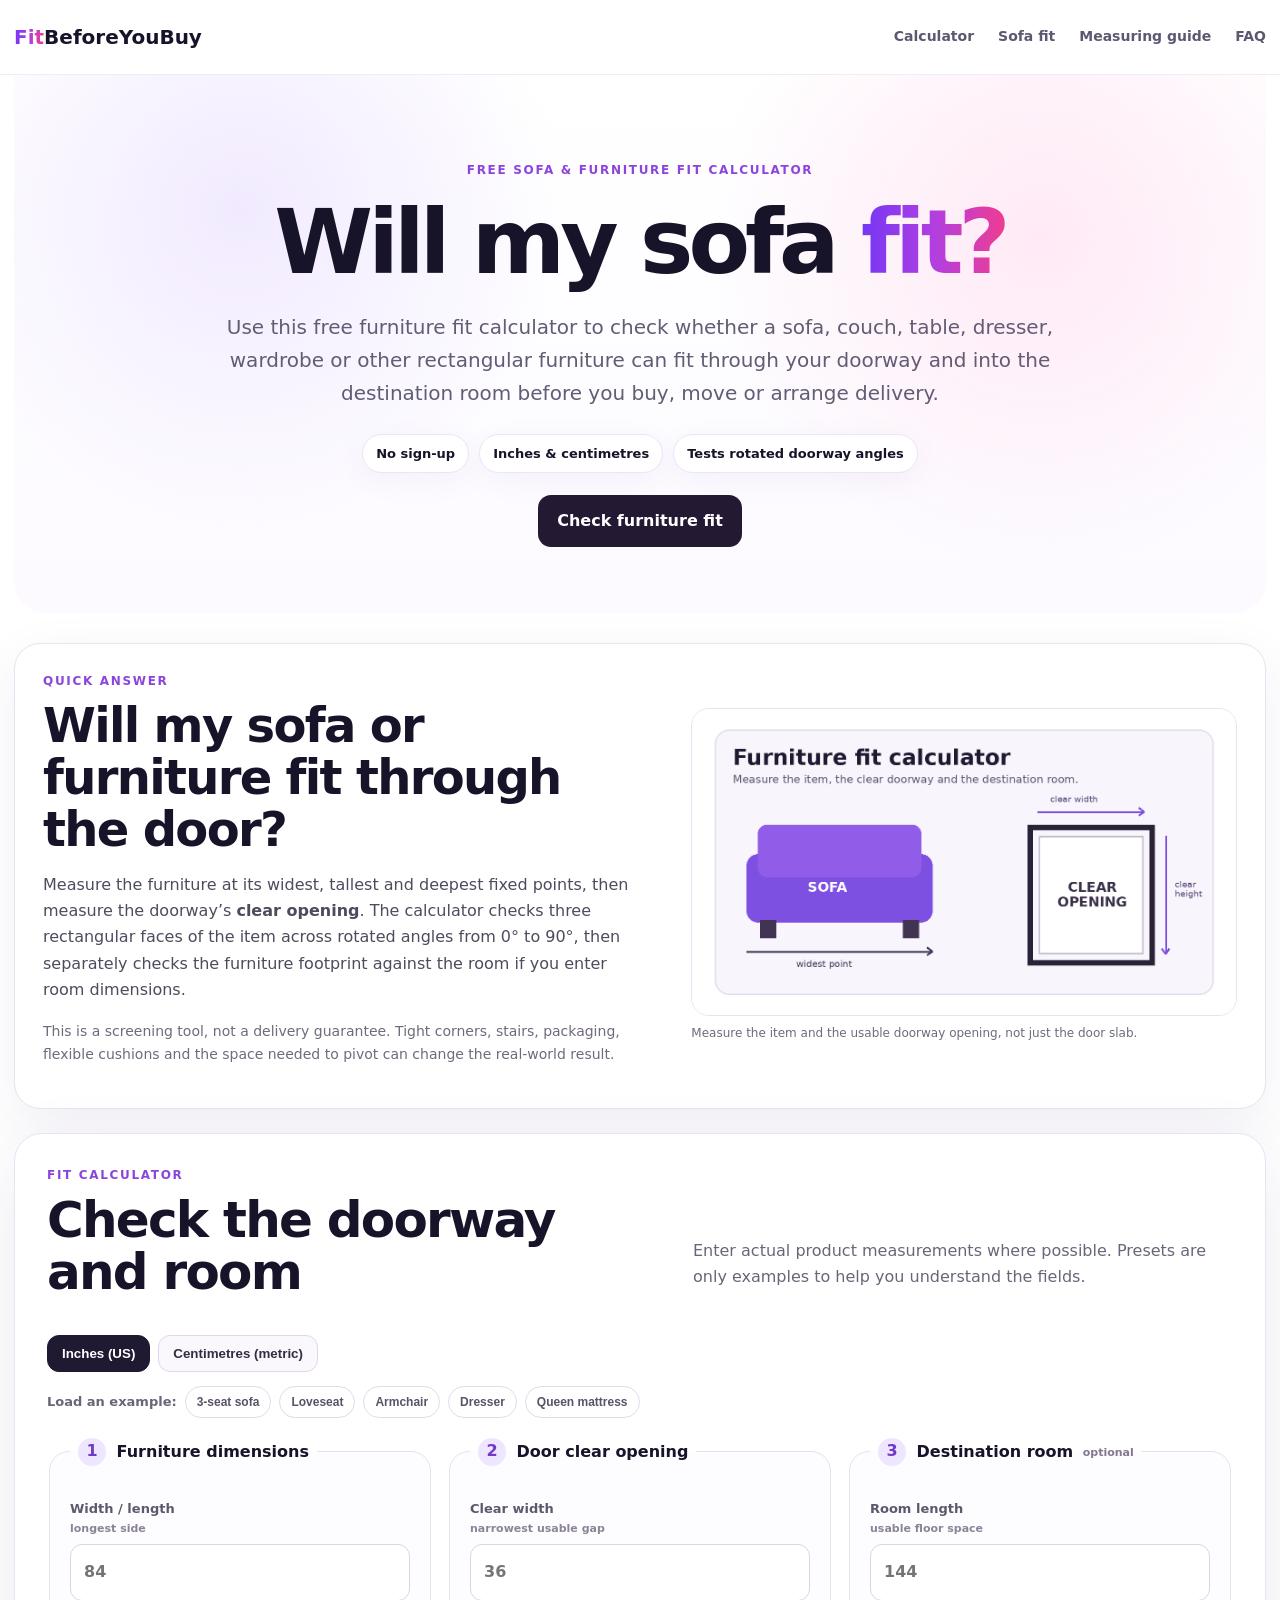
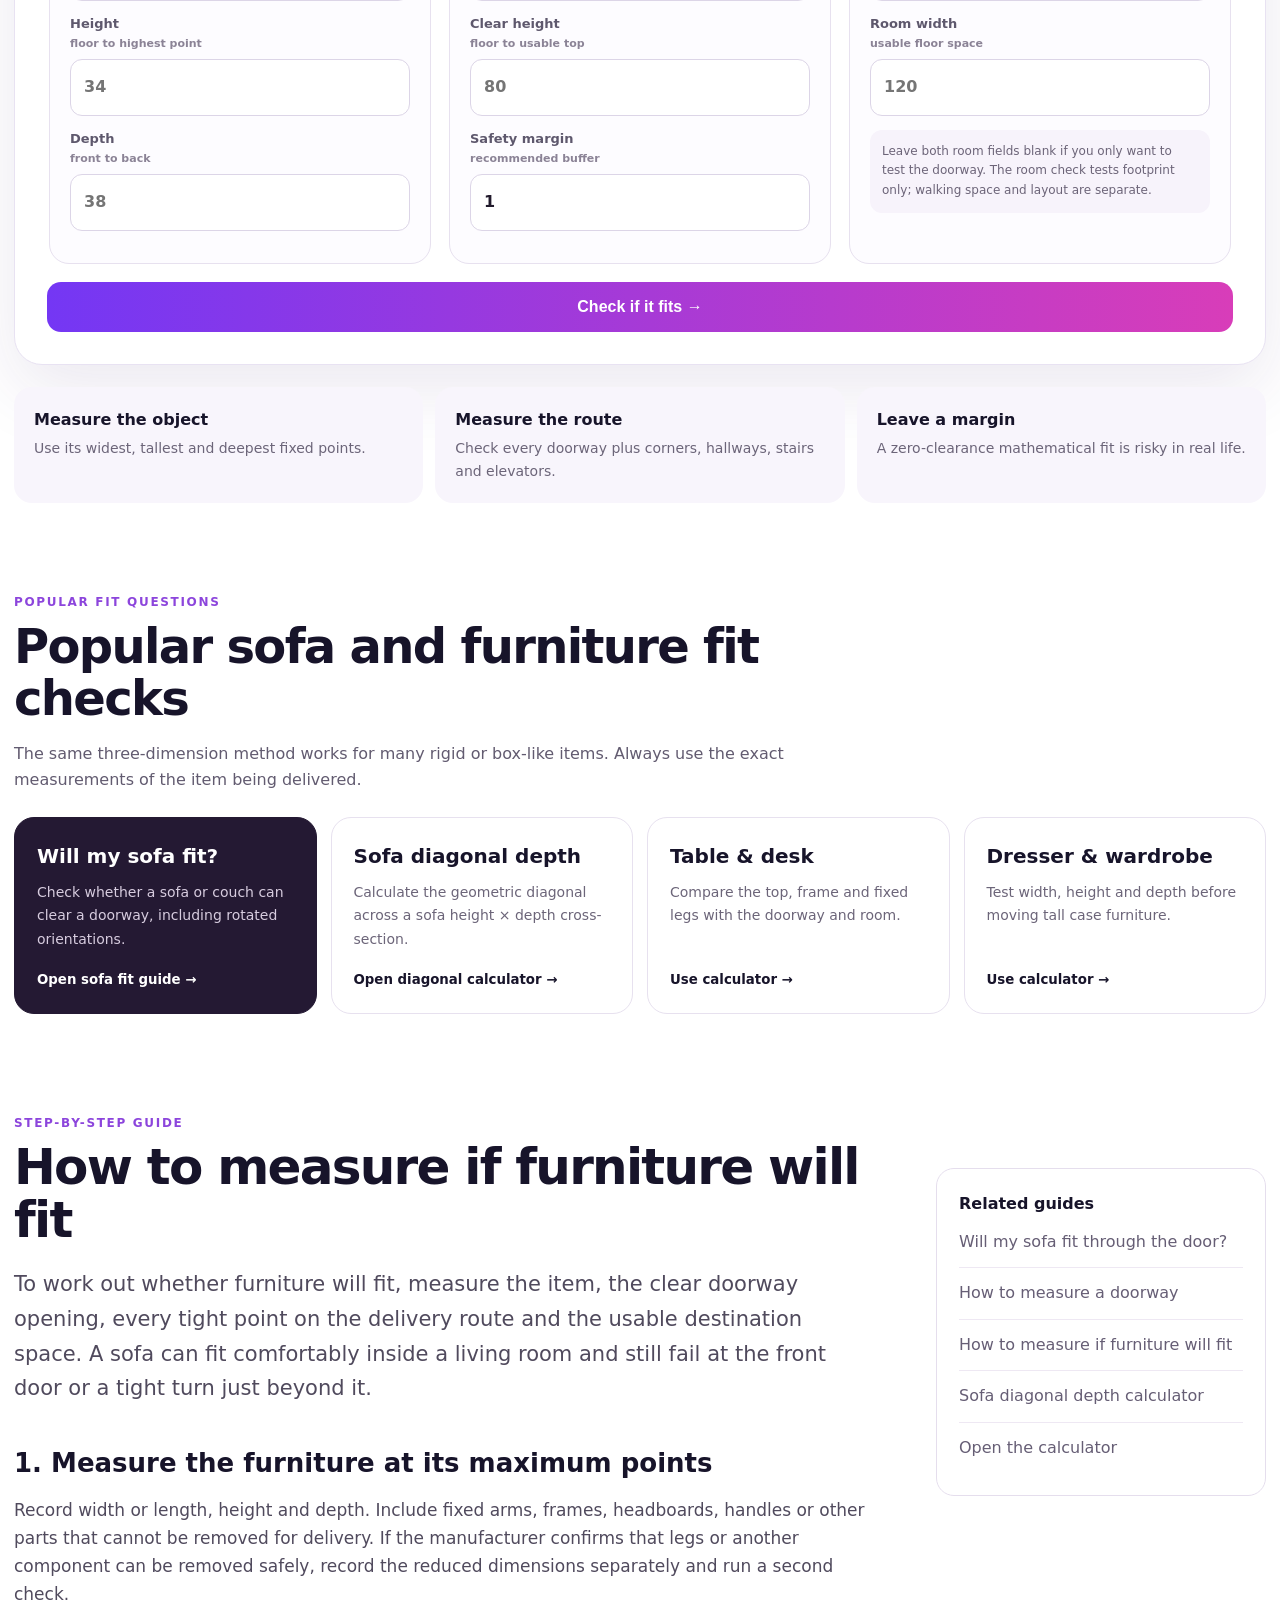
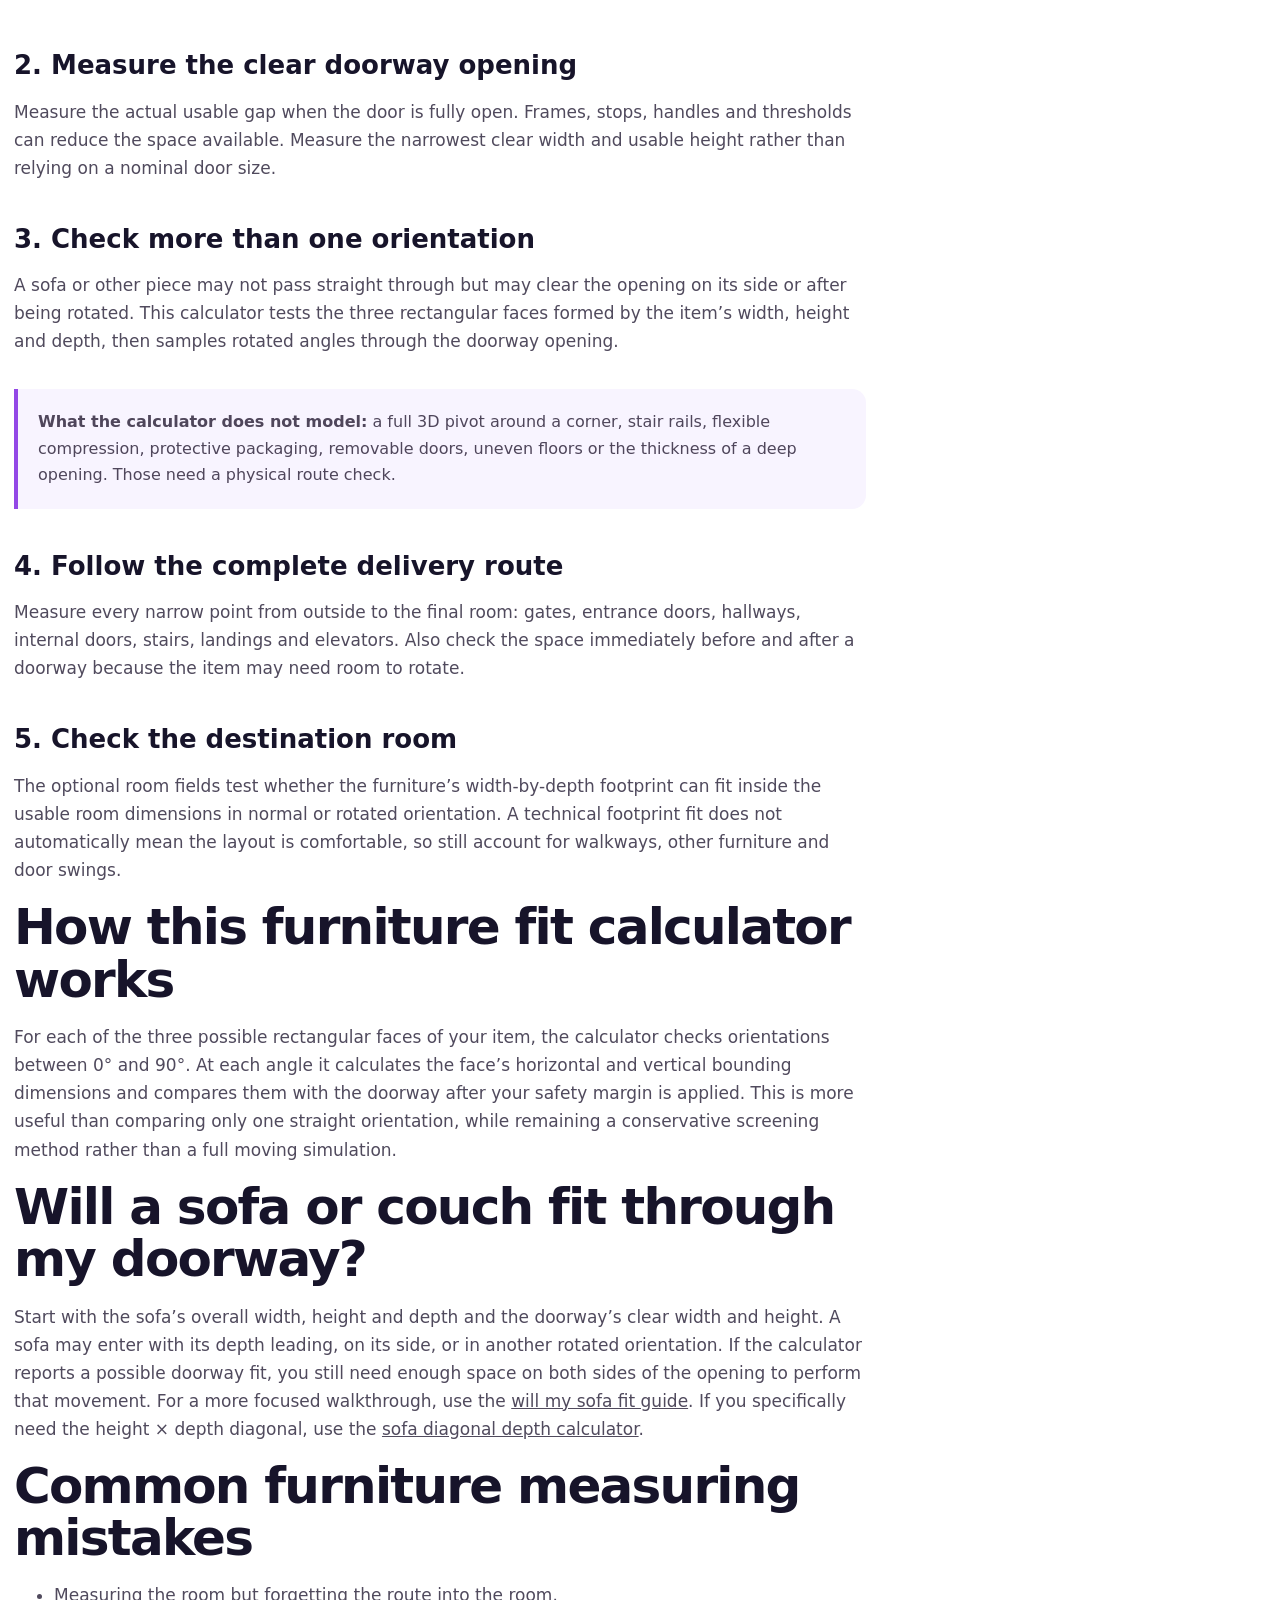
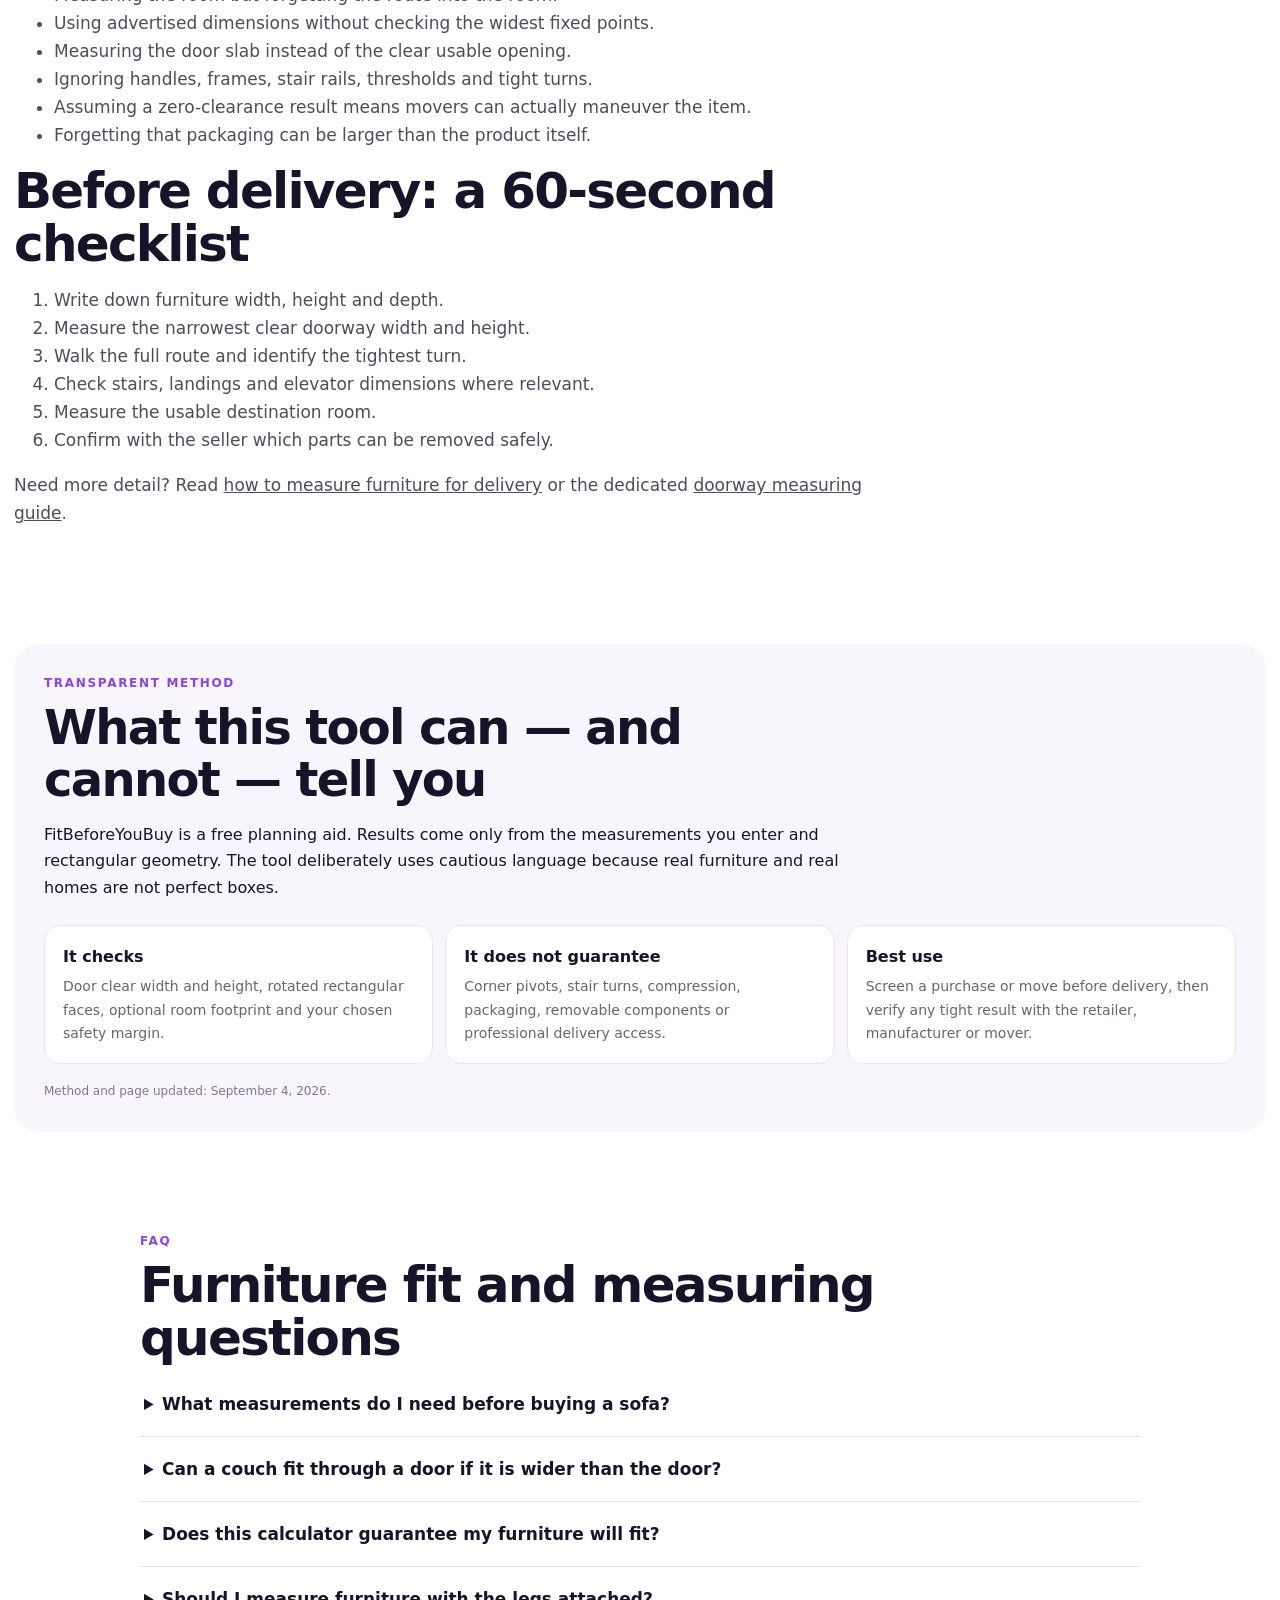
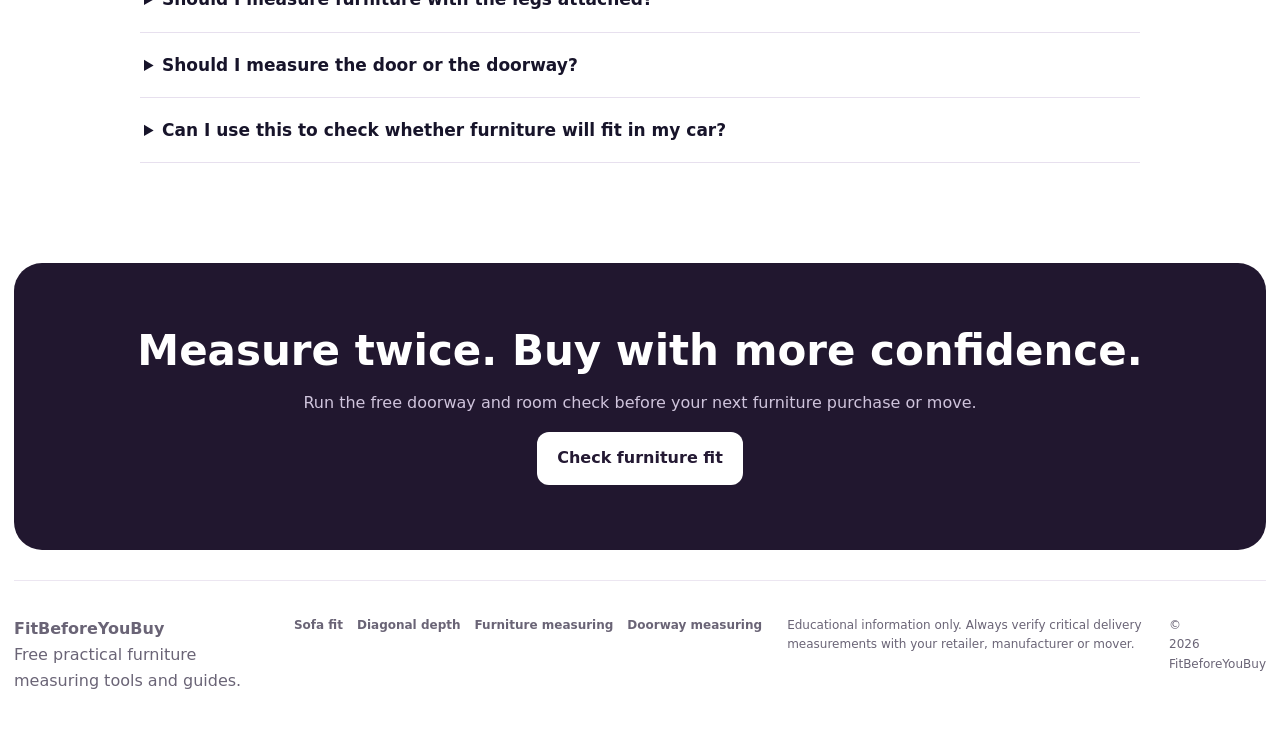
==== commit 2e043b9c: "Add files via upload" ====
--- a/index.html
+++ b/index.html
@@ -3,16 +3,16 @@
 <head>
   <meta charset="utf-8">
   <meta name="viewport" content="width=device-width,initial-scale=1">
-  <title>Will My Furniture Fit? Free Sofa & Doorway Fit Calculator</title>
-  <meta name="description" content="Will your sofa, couch or furniture fit through the door and into the room? Enter dimensions for a free instant fit check in inches or centimetres.">
+  <title>Will My Sofa Fit Calculator | Furniture & Doorway Fit</title>
+  <meta name="description" content="Will my sofa fit? Use this free furniture fit calculator to check a sofa, couch or other furniture against a doorway and room using inches or centimetres.">
   <meta name="robots" content="index,follow,max-image-preview:large,max-snippet:-1,max-video-preview:-1">
   <meta name="theme-color" content="#ffffff">
   <link rel="canonical" href="https://kavindanipun.github.io/furniture-fit/">
   <link rel="icon" href="images/favicon.png" type="image/png" sizes="96x96">
   <link rel="apple-touch-icon" href="images/apple-touch-icon.png">
 
-  <meta property="og:title" content="Will My Furniture Fit? Free Sofa & Doorway Fit Calculator">
-  <meta property="og:description" content="Check a sofa, couch, table, dresser or other furniture against your doorway and room before you buy, move or arrange delivery.">
+  <meta property="og:title" content="Will My Sofa Fit Calculator | Furniture & Doorway Fit">
+  <meta property="og:description" content="Use the free sofa and furniture fit calculator to check doorway clearance, rotated orientations and destination room size before delivery.">
   <meta property="og:type" content="website">
   <meta property="og:url" content="https://kavindanipun.github.io/furniture-fit/">
   <meta property="og:site_name" content="FitBeforeYouBuy">
@@ -22,8 +22,8 @@
   <meta property="og:image:height" content="675">
   <meta property="og:image:alt" content="Diagram showing a sofa and the clear width and height of a doorway for a furniture fit check">
   <meta name="twitter:card" content="summary_large_image">
-  <meta name="twitter:title" content="Will My Furniture Fit? Free Sofa & Doorway Fit Calculator">
-  <meta name="twitter:description" content="Check furniture against a doorway and destination room before you buy or move it.">
+  <meta name="twitter:title" content="Will My Sofa Fit Calculator | Furniture Fit Check">
+  <meta name="twitter:description" content="Check whether a sofa, couch or other furniture can fit through a doorway and into a room.">
   <meta name="twitter:image" content="https://kavindanipun.github.io/furniture-fit/images/furniture-fit-calculator.png">
 
   <link rel="stylesheet" href="style.css">
@@ -44,11 +44,24 @@
         "@type":"WebPage",
         "@id":"https://kavindanipun.github.io/furniture-fit/#webpage",
         "url":"https://kavindanipun.github.io/furniture-fit/",
-        "name":"Will My Furniture Fit? Free Sofa & Doorway Fit Calculator",
-        "description":"A free furniture fit calculator for checking sofa, couch and other furniture dimensions against a doorway and destination room.",
+        "name":"Will My Sofa Fit Calculator | Furniture & Doorway Fit",
+        "description":"A free sofa and furniture fit calculator for checking sofa, couch and other furniture dimensions against a doorway and destination room.",
         "isPartOf":{"@id":"https://kavindanipun.github.io/furniture-fit/#website"},
         "primaryImageOfPage":"https://kavindanipun.github.io/furniture-fit/images/furniture-fit-calculator.png",
-        "dateModified":"2026-09-01",
+        "dateModified":"2026-09-04",
+        "inLanguage":"en"
+      },
+      {
+        "@type":"WebApplication",
+        "@id":"https://kavindanipun.github.io/furniture-fit/#calculator-app",
+        "name":"Will My Sofa Fit Calculator",
+        "alternateName":"Furniture Fit Calculator",
+        "url":"https://kavindanipun.github.io/furniture-fit/#calculator",
+        "applicationCategory":"UtilitiesApplication",
+        "operatingSystem":"Any",
+        "browserRequirements":"Requires JavaScript",
+        "description":"A free browser-based calculator that checks rectangular furniture dimensions against doorway clearance and an optional room footprint.",
+        "isAccessibleForFree":true,
         "inLanguage":"en"
       }
     ]
@@ -71,9 +84,9 @@
 
 <main id="main">
   <section class="hero">
-    <div class="eyebrow">FREE FURNITURE FIT CALCULATOR</div>
-    <h1>Will my furniture <span>fit?</span></h1>
-    <p class="lead">Check whether a sofa, couch, table, dresser, wardrobe or other rectangular furniture can fit through your doorway and into the destination room before you buy, move or arrange delivery.</p>
+    <div class="eyebrow">FREE SOFA & FURNITURE FIT CALCULATOR</div>
+    <h1>Will my sofa <span>fit?</span></h1>
+    <p class="lead">Use this free furniture fit calculator to check whether a sofa, couch, table, dresser, wardrobe or other rectangular furniture can fit through your doorway and into the destination room before you buy, move or arrange delivery.</p>
     <div class="chips" aria-label="Calculator highlights"><span>No sign-up</span><span>Inches & centimetres</span><span>Tests rotated doorway angles</span></div>
     <a class="hero-action" href="#calculator">Check furniture fit</a>
   </section>
@@ -81,7 +94,7 @@
   <section class="answer-card" aria-labelledby="quick-answer-title">
     <div>
       <div class="eyebrow">QUICK ANSWER</div>
-      <h2 id="quick-answer-title">How do I know if furniture will fit through a door?</h2>
+      <h2 id="quick-answer-title">Will my sofa or furniture fit through the door?</h2>
       <p>Measure the furniture at its widest, tallest and deepest fixed points, then measure the doorway’s <strong>clear opening</strong>. The calculator checks three rectangular faces of the item across rotated angles from 0° to 90°, then separately checks the furniture footprint against the room if you enter room dimensions.</p>
       <p class="micro-note">This is a screening tool, not a delivery guarantee. Tight corners, stairs, packaging, flexible cushions and the space needed to pivot can change the real-world result.</p>
     </div>
@@ -147,22 +160,22 @@
   <section class="topic-hub" aria-labelledby="popular-checks-title">
     <div class="section-heading">
       <div class="eyebrow">POPULAR FIT QUESTIONS</div>
-      <h2 id="popular-checks-title">Furniture people commonly need to check</h2>
+      <h2 id="popular-checks-title">Popular sofa and furniture fit checks</h2>
       <p>The same three-dimension method works for many rigid or box-like items. Always use the exact measurements of the item being delivered.</p>
     </div>
     <div class="topic-grid">
-      <a class="topic-card featured" href="sofa-fit-through-door/"><strong>Sofa & couch</strong><span>Check whether a sofa can clear a doorway, including rotated orientations.</span><small>Open sofa fit guide →</small></a>
+      <a class="topic-card featured" href="sofa-fit-through-door/"><strong>Will my sofa fit?</strong><span>Check whether a sofa or couch can clear a doorway, including rotated orientations.</span><small>Open sofa fit guide →</small></a>
+      <a class="topic-card" href="sofa-diagonal-depth-calculator/"><strong>Sofa diagonal depth</strong><span>Calculate the geometric diagonal across a sofa height × depth cross-section.</span><small>Open diagonal calculator →</small></a>
       <a class="topic-card" href="#calculator"><strong>Table & desk</strong><span>Compare the top, frame and fixed legs with the doorway and room.</span><small>Use calculator →</small></a>
       <a class="topic-card" href="#calculator"><strong>Dresser & wardrobe</strong><span>Test width, height and depth before moving tall case furniture.</span><small>Use calculator →</small></a>
-      <a class="topic-card" href="#calculator"><strong>Bed frame & mattress</strong><span>Check the largest rigid piece or mattress dimensions against the route.</span><small>Use calculator →</small></a>
     </div>
   </section>
 
   <article id="guide" class="article">
     <div class="article-main">
       <div class="eyebrow">STEP-BY-STEP GUIDE</div>
-      <h2>How to measure a room and doorway for furniture</h2>
-      <p class="intro">The safest check covers both the destination and the entire delivery route. A sofa can fit comfortably inside a living room and still fail at the front door or a tight turn just beyond it.</p>
+      <h2>How to measure if furniture will fit</h2>
+      <p class="intro">To work out whether furniture will fit, measure the item, the clear doorway opening, every tight point on the delivery route and the usable destination space. A sofa can fit comfortably inside a living room and still fail at the front door or a tight turn just beyond it.</p>
 
       <h3>1. Measure the furniture at its maximum points</h3>
       <p>Record width or length, height and depth. Include fixed arms, frames, headboards, handles or other parts that cannot be removed for delivery. If the manufacturer confirms that legs or another component can be removed safely, record the reduced dimensions separately and run a second check.</p>
@@ -185,7 +198,7 @@
       <p>For each of the three possible rectangular faces of your item, the calculator checks orientations between 0° and 90°. At each angle it calculates the face’s horizontal and vertical bounding dimensions and compares them with the doorway after your safety margin is applied. This is more useful than comparing only one straight orientation, while remaining a conservative screening method rather than a full moving simulation.</p>
 
       <h2>Will a sofa or couch fit through my doorway?</h2>
-      <p>Start with the sofa’s overall width, height and depth and the doorway’s clear width and height. A sofa may enter with its depth leading, on its side, or in another rotated orientation. If the calculator reports a possible doorway fit, you still need enough space on both sides of the opening to perform that movement. For a more focused walkthrough, use the <a href="sofa-fit-through-door/">sofa fit through door guide and calculator</a>.</p>
+      <p>Start with the sofa’s overall width, height and depth and the doorway’s clear width and height. A sofa may enter with its depth leading, on its side, or in another rotated orientation. If the calculator reports a possible doorway fit, you still need enough space on both sides of the opening to perform that movement. For a more focused walkthrough, use the <a href="sofa-fit-through-door/">will my sofa fit guide</a>. If you specifically need the height × depth diagonal, use the <a href="sofa-diagonal-depth-calculator/">sofa diagonal depth calculator</a>.</p>
 
       <h2>Common furniture measuring mistakes</h2>
       <ul>
@@ -214,7 +227,8 @@
         <strong>Related guides</strong>
         <a href="sofa-fit-through-door/">Will my sofa fit through the door?</a>
         <a href="measure-doorway-for-furniture/">How to measure a doorway</a>
-        <a href="measure-furniture-for-delivery/">How to measure furniture for delivery</a>
+        <a href="measure-furniture-for-delivery/">How to measure if furniture will fit</a>
+        <a href="sofa-diagonal-depth-calculator/">Sofa diagonal depth calculator</a>
         <a href="#calculator">Open the calculator</a>
       </div>
     </aside>
@@ -231,7 +245,7 @@
       <div><strong>It does not guarantee</strong><span>Corner pivots, stair turns, compression, packaging, removable components or professional delivery access.</span></div>
       <div><strong>Best use</strong><span>Screen a purchase or move before delivery, then verify any tight result with the retailer, manufacturer or mover.</span></div>
     </div>
-    <p class="updated">Method and page updated: September 1, 2026.</p>
+    <p class="updated">Method and page updated: September 4, 2026.</p>
   </section>
 
   <section id="faq" class="faq">
@@ -242,6 +256,7 @@
     <details><summary>Does this calculator guarantee my furniture will fit?</summary><p>No. It is a geometric screening tool. Tight turns, stairs, landing space, packaging, removable parts and irregular or flexible shapes can change the real-world result.</p></details>
     <details><summary>Should I measure furniture with the legs attached?</summary><p>Measure the item as it will actually be delivered. If the manufacturer confirms that legs can be removed safely, you can also test the reduced dimensions separately.</p></details>
     <details><summary>Should I measure the door or the doorway?</summary><p>Measure the clear usable opening the furniture must pass through. The door slab’s advertised size is not the same thing as the space available once frames, stops and hardware are considered.</p></details>
+    <details><summary>Can I use this to check whether furniture will fit in my car?</summary><p>The doorway calculator can help you compare a rectangular furniture face with a cargo opening, but it does not model a vehicle’s tapered hatch, wheel arches, seats or the 3D loading turn. Measure the cargo opening and usable interior separately before relying on the result.</p></details>
   </section>
 
   <section class="bottom-cta"><h2>Measure twice. Buy with more confidence.</h2><p>Run the free doorway and room check before your next furniture purchase or move.</p><a href="#calculator">Check furniture fit</a></section>
@@ -249,7 +264,7 @@
 
 <footer>
   <div><strong>FitBeforeYouBuy</strong><span>Free practical furniture measuring tools and guides.</span></div>
-  <div class="footer-links"><a href="sofa-fit-through-door/">Sofa fit</a><a href="measure-furniture-for-delivery/">Furniture measuring</a><a href="measure-doorway-for-furniture/">Doorway measuring</a></div>
+  <div class="footer-links"><a href="sofa-fit-through-door/">Sofa fit</a><a href="sofa-diagonal-depth-calculator/">Diagonal depth</a><a href="measure-furniture-for-delivery/">Furniture measuring</a><a href="measure-doorway-for-furniture/">Doorway measuring</a></div>
   <p>Educational information only. Always verify critical delivery measurements with your retailer, manufacturer or mover.</p>
   <small>© <span id="year">2026</span> FitBeforeYouBuy</small>
 </footer>
--- a/style.css
+++ b/style.css
@@ -29,3 +29,8 @@
 @media(max-width:1050px){.topic-grid{grid-template-columns:repeat(2,1fr)}.answer-card{grid-template-columns:1fr}.answer-card figure{max-width:760px}.method-grid{grid-template-columns:1fr}.article{grid-template-columns:1fr;gap:10px}.article aside{padding:0}.sidecard{position:static}.grid{grid-template-columns:1fr 1fr}.grid fieldset:last-child{grid-column:1/-1}footer{grid-template-columns:1fr 1fr}}
 @media(max-width:720px){.nav{padding:10px 0;align-items:flex-start;flex-direction:column}.nav nav{gap:14px}.hero{padding:58px 12px 48px}.hero h1,.guide-hero h1{font-size:clamp(44px,15vw,70px)}.lead{font-size:18px}.answer-card,.calc-wrap{padding:18px}.grid,.quick,.topic-grid,.checklist-grid,.result-grid{grid-template-columns:1fr}.grid fieldset:last-child{grid-column:auto}.quick{margin-bottom:65px}.article-main p,.article-main li,.longform p,.longform li{font-size:16px}.topic-card{min-height:0}.bottom-cta{padding:50px 16px}.bottom-cta h2{font-size:34px}footer{grid-template-columns:1fr}.guide-hero{padding-top:48px}.answer-card h2,.section-heading h2,.method h2{font-size:32px}}
 @media(prefers-reduced-motion:reduce){html{scroll-behavior:auto}.topic-card:hover{transform:none}}
+
+/* Search-intent utility page: sofa diagonal depth */
+.mini-calc{max-width:900px;margin:20px 0 60px;padding:30px;border:1px solid #e8e2f2;border-radius:26px;background:#fff;box-shadow:0 18px 55px rgba(62,32,104,.07)}
+.mini-calc h2{font-size:clamp(30px,4vw,48px);line-height:1.08;letter-spacing:-.035em;margin:8px 0 10px}.mini-calc>p{color:#625b70}.diag-form{display:grid;grid-template-columns:1fr 1fr;gap:14px;align-items:end}.diag-form .primary{grid-column:1/-1}.diag-unit{border:1px solid #ded6eb;background:#faf8fd;border-radius:12px;padding:10px 14px;font-weight:750;cursor:pointer;color:#342c40}.diag-unit.active{background:#201932;color:#fff;border-color:#201932}.diag-unit:focus{outline:3px solid #bfa1ea;outline-offset:2px}
+@media(max-width:720px){.mini-calc{padding:18px}.diag-form{grid-template-columns:1fr}}
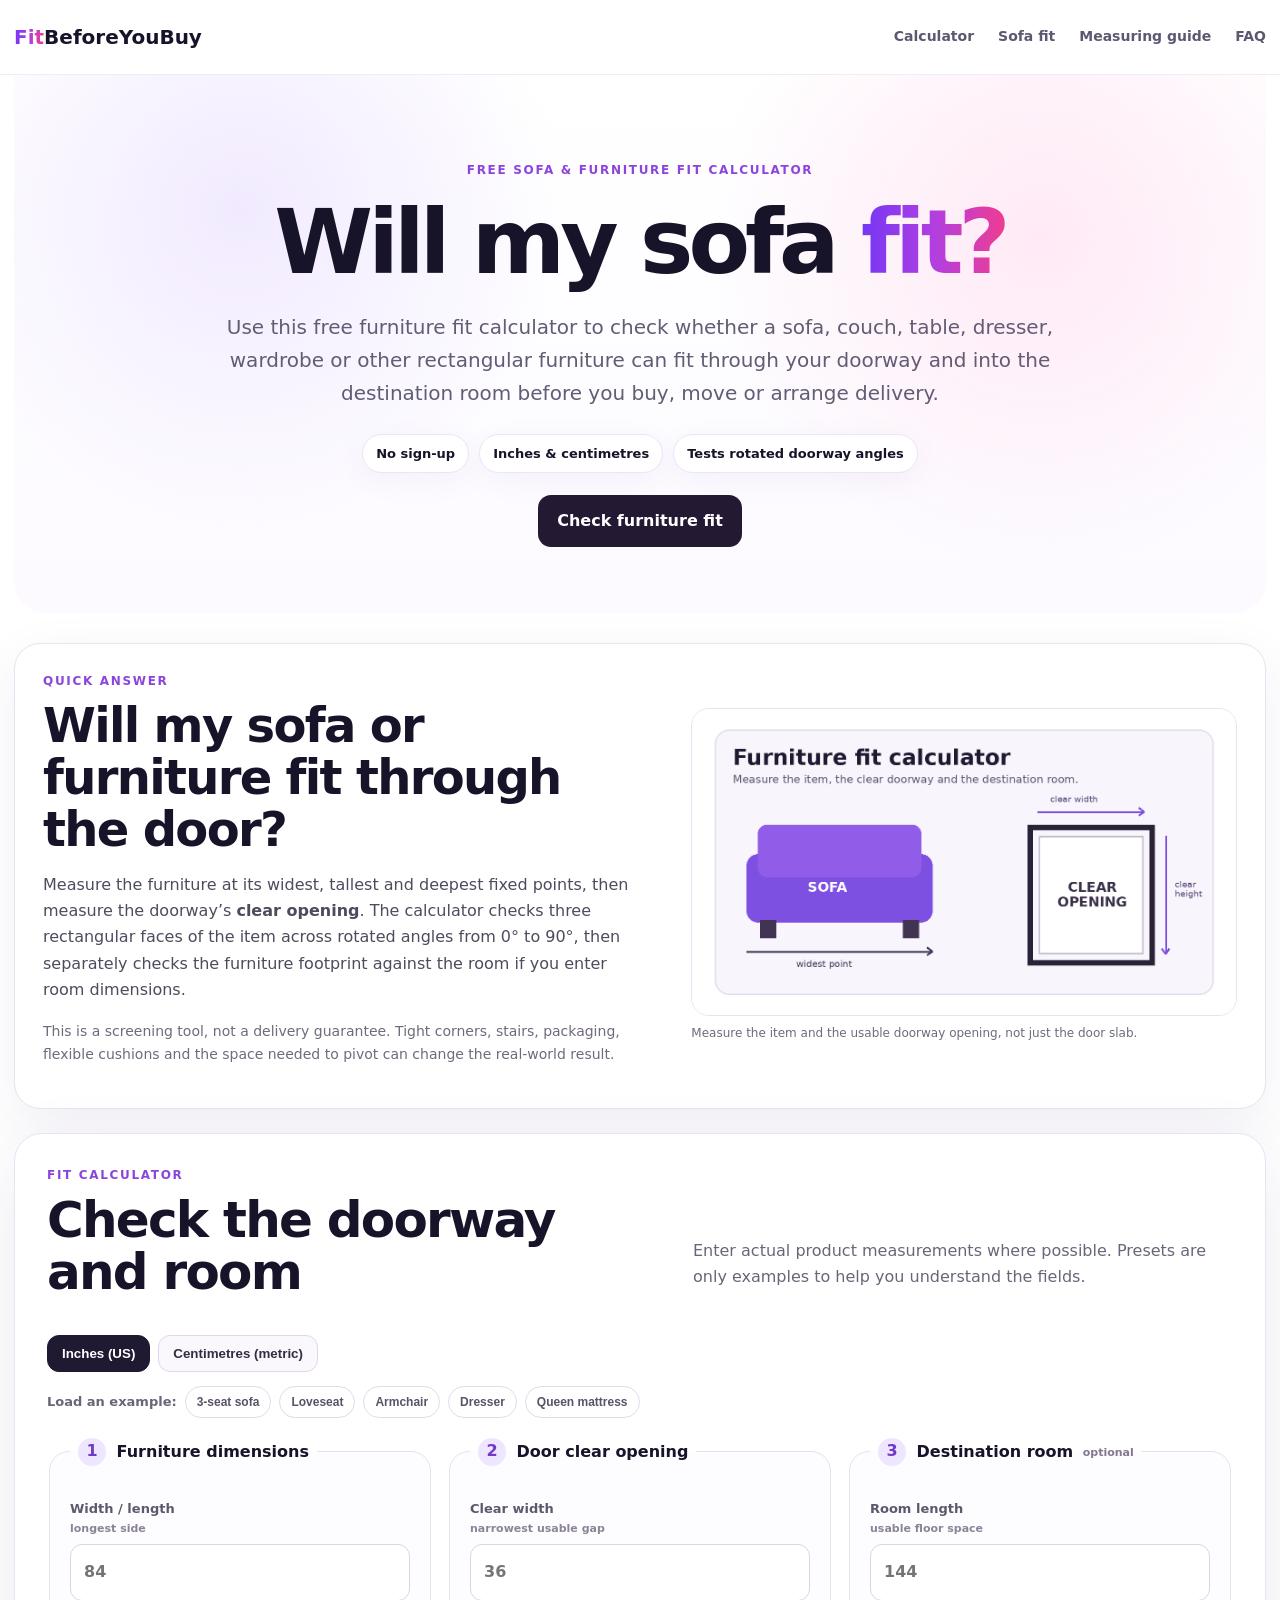
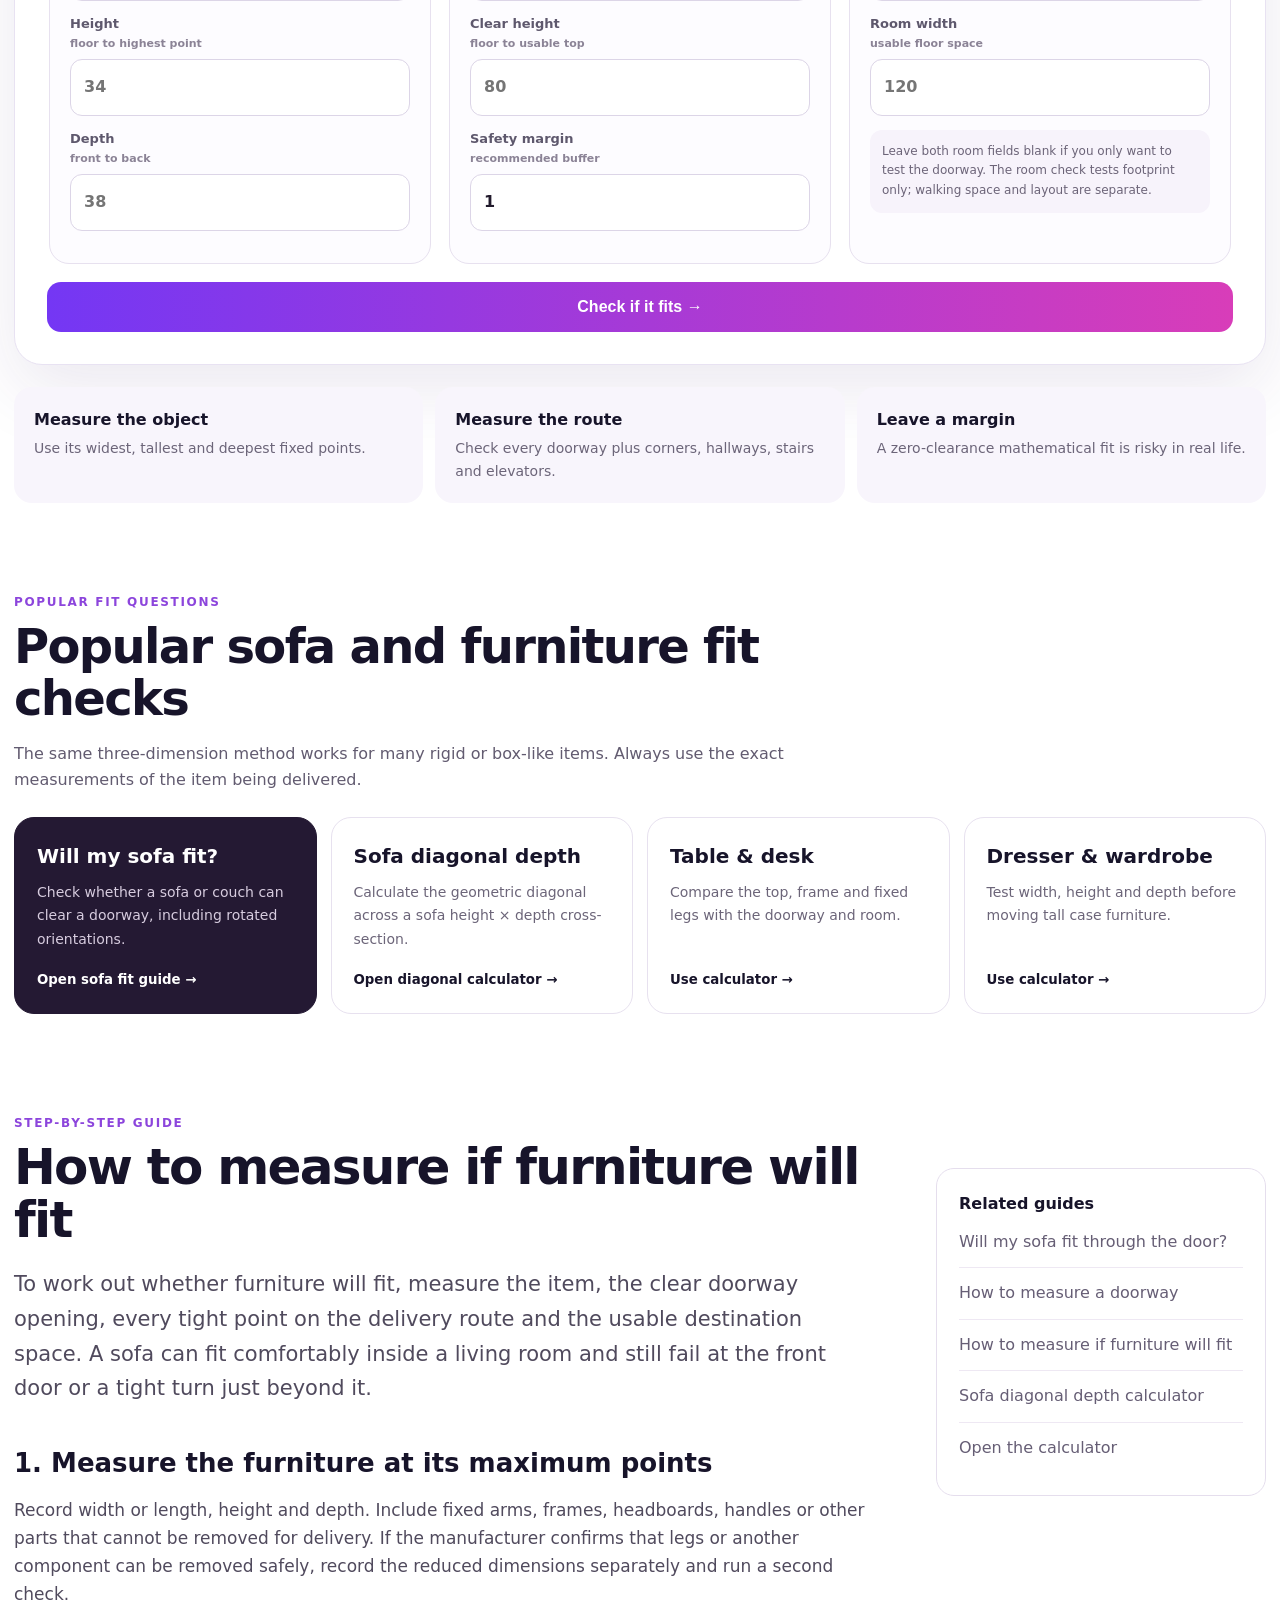
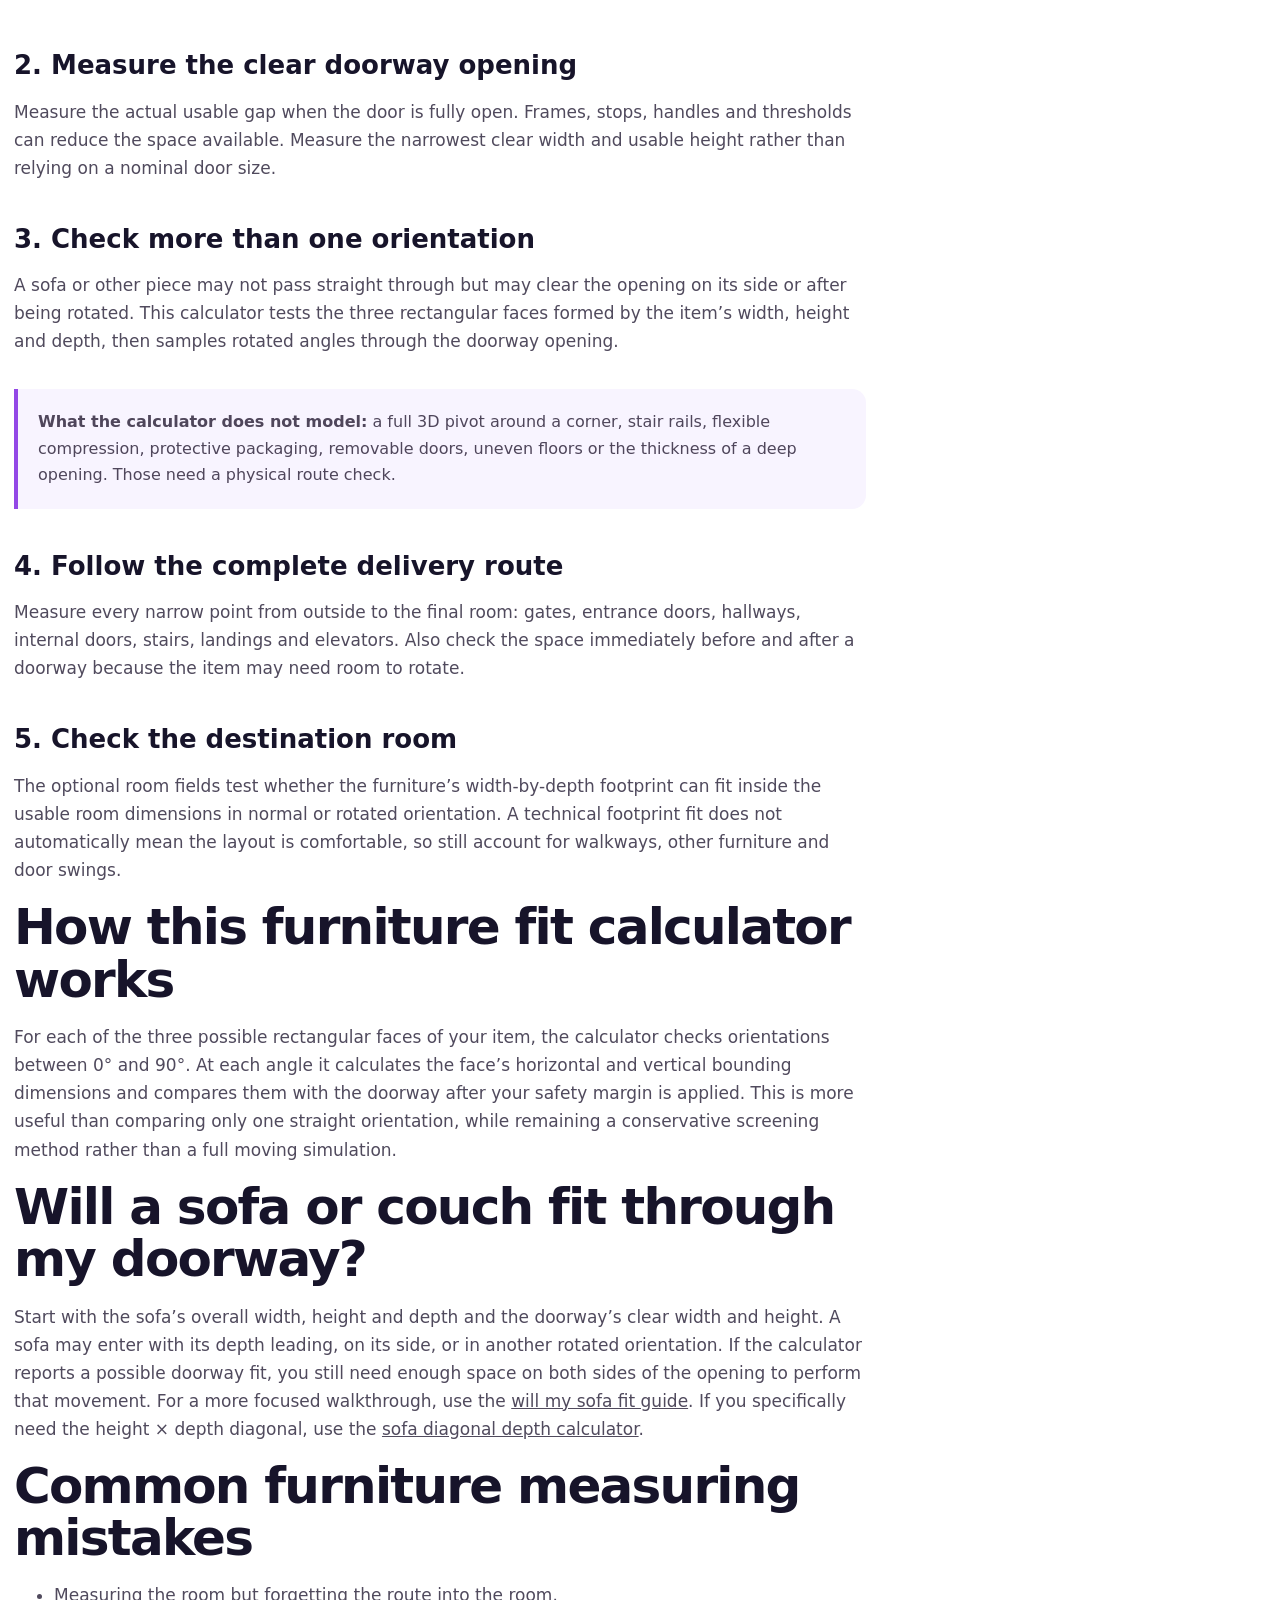
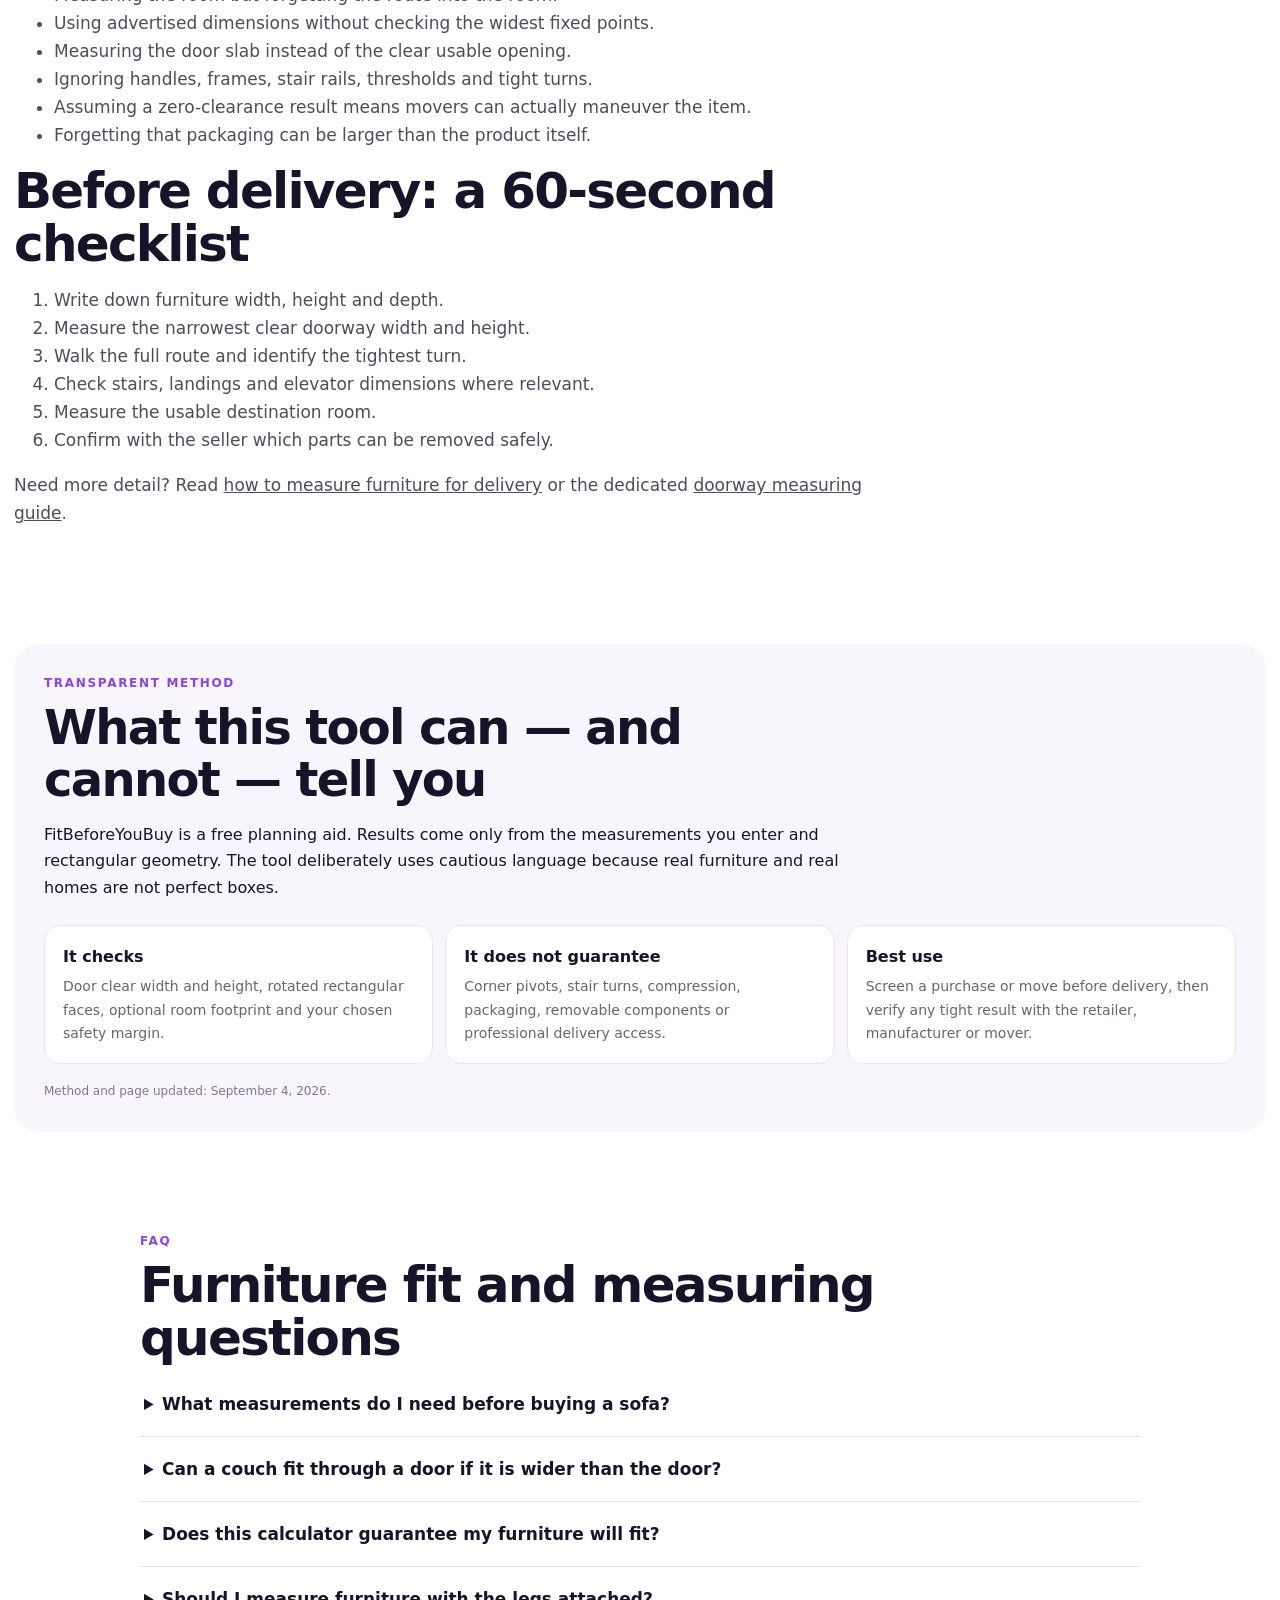
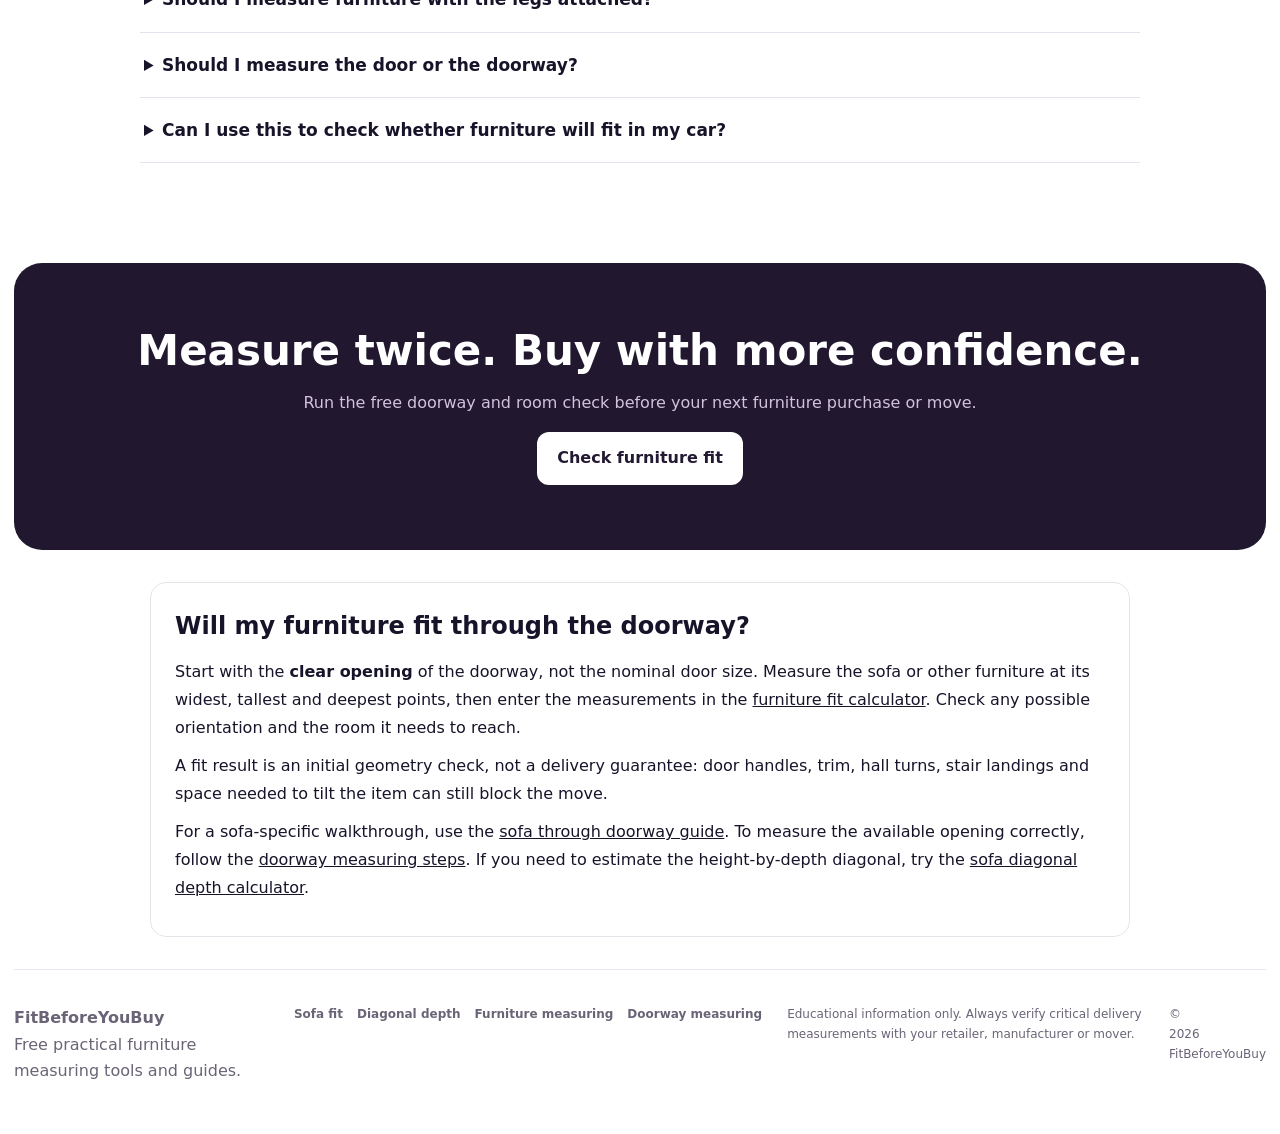
==== commit 67097f29: "Add files via upload" ====
--- a/index.html
+++ b/index.html
@@ -1,273 +1,252 @@
-<!doctype html>
+<!DOCTYPE html>
+
 <html lang="en">
 <head>
-  <meta charset="utf-8">
-  <meta name="viewport" content="width=device-width,initial-scale=1">
-  <title>Will My Sofa Fit Calculator | Furniture & Doorway Fit</title>
-  <meta name="description" content="Will my sofa fit? Use this free furniture fit calculator to check a sofa, couch or other furniture against a doorway and room using inches or centimetres.">
-  <meta name="robots" content="index,follow,max-image-preview:large,max-snippet:-1,max-video-preview:-1">
-  <meta name="theme-color" content="#ffffff">
-  <link rel="canonical" href="https://kavindanipun.github.io/furniture-fit/">
-  <link rel="icon" href="images/favicon.png" type="image/png" sizes="96x96">
-  <link rel="apple-touch-icon" href="images/apple-touch-icon.png">
-
-  <meta property="og:title" content="Will My Sofa Fit Calculator | Furniture & Doorway Fit">
-  <meta property="og:description" content="Use the free sofa and furniture fit calculator to check doorway clearance, rotated orientations and destination room size before delivery.">
-  <meta property="og:type" content="website">
-  <meta property="og:url" content="https://kavindanipun.github.io/furniture-fit/">
-  <meta property="og:site_name" content="FitBeforeYouBuy">
-  <meta property="og:locale" content="en_US">
-  <meta property="og:image" content="https://kavindanipun.github.io/furniture-fit/images/furniture-fit-calculator.png">
-  <meta property="og:image:width" content="1200">
-  <meta property="og:image:height" content="675">
-  <meta property="og:image:alt" content="Diagram showing a sofa and the clear width and height of a doorway for a furniture fit check">
-  <meta name="twitter:card" content="summary_large_image">
-  <meta name="twitter:title" content="Will My Sofa Fit Calculator | Furniture Fit Check">
-  <meta name="twitter:description" content="Check whether a sofa, couch or other furniture can fit through a doorway and into a room.">
-  <meta name="twitter:image" content="https://kavindanipun.github.io/furniture-fit/images/furniture-fit-calculator.png">
-
-  <link rel="stylesheet" href="style.css">
-
-  <script type="application/ld+json">
-  {
-    "@context":"https://schema.org",
-    "@graph":[
-      {
-        "@type":"WebSite",
-        "@id":"https://kavindanipun.github.io/furniture-fit/#website",
-        "url":"https://kavindanipun.github.io/furniture-fit/",
-        "name":"FitBeforeYouBuy",
-        "alternateName":"Fit Before You Buy",
-        "inLanguage":"en"
+<meta charset="utf-8"/>
+<meta content="width=device-width,initial-scale=1" name="viewport"/>
+<title>Furniture Fit Calculator | Will My Sofa Fit Through the Door?</title>
+<meta content="Will my sofa fit through the door? Use our free furniture fit calculator to compare couch dimensions, clear doorway measurements and room space before delivery." name="description"/>
+<meta content="index,follow,max-image-preview:large,max-snippet:-1,max-video-preview:-1" name="robots"/>
+<meta content="#ffffff" name="theme-color"/>
+<link href="https://kavindanipun.github.io/furniture-fit/" rel="canonical"/>
+<link href="images/favicon.png" rel="icon" sizes="96x96" type="image/png"/>
+<link href="images/apple-touch-icon.png" rel="apple-touch-icon"/>
+<meta content="Furniture Fit Calculator | Will My Sofa Fit Through the Door?" property="og:title"/>
+<meta content="Use the free sofa and furniture fit calculator to check doorway clearance, rotated orientations and destination room size before delivery." property="og:description"/>
+<meta content="website" property="og:type"/>
+<meta content="https://kavindanipun.github.io/furniture-fit/" property="og:url"/>
+<meta content="FitBeforeYouBuy" property="og:site_name"/>
+<meta content="en_US" property="og:locale"/>
+<meta content="https://kavindanipun.github.io/furniture-fit/images/furniture-fit-calculator.png" property="og:image"/>
+<meta content="1200" property="og:image:width"/>
+<meta content="675" property="og:image:height"/>
+<meta content="Diagram showing a sofa and the clear width and height of a doorway for a furniture fit check" property="og:image:alt"/>
+<meta content="summary_large_image" name="twitter:card"/>
+<meta content="Furniture Fit Calculator | Will My Sofa Fit Through the Door?" name="twitter:title"/>
+<meta content="Check whether a sofa, couch or other furniture can fit through a doorway and into a room." name="twitter:description"/>
+<meta content="https://kavindanipun.github.io/furniture-fit/images/furniture-fit-calculator.png" name="twitter:image"/>
+<link href="style.css" rel="stylesheet"/>
+<script type="application/ld+json">{
+  "@context": "https://schema.org",
+  "@graph": [
+    {
+      "@type": "WebSite",
+      "@id": "https://kavindanipun.github.io/furniture-fit/#website",
+      "url": "https://kavindanipun.github.io/furniture-fit/",
+      "name": "FitBeforeYouBuy",
+      "alternateName": "Fit Before You Buy",
+      "inLanguage": "en"
+    },
+    {
+      "@type": "WebPage",
+      "@id": "https://kavindanipun.github.io/furniture-fit/#webpage",
+      "url": "https://kavindanipun.github.io/furniture-fit/",
+      "name": "Will My Sofa Fit Calculator | Couch & Doorway Fit Check",
+      "description": "A free sofa and furniture fit calculator for checking sofa, couch and other furniture dimensions against a doorway and destination room.",
+      "isPartOf": {
+        "@id": "https://kavindanipun.github.io/furniture-fit/#website"
       },
-      {
-        "@type":"WebPage",
-        "@id":"https://kavindanipun.github.io/furniture-fit/#webpage",
-        "url":"https://kavindanipun.github.io/furniture-fit/",
-        "name":"Will My Sofa Fit Calculator | Furniture & Doorway Fit",
-        "description":"A free sofa and furniture fit calculator for checking sofa, couch and other furniture dimensions against a doorway and destination room.",
-        "isPartOf":{"@id":"https://kavindanipun.github.io/furniture-fit/#website"},
-        "primaryImageOfPage":"https://kavindanipun.github.io/furniture-fit/images/furniture-fit-calculator.png",
-        "dateModified":"2026-09-04",
-        "inLanguage":"en"
-      },
-      {
-        "@type":"WebApplication",
-        "@id":"https://kavindanipun.github.io/furniture-fit/#calculator-app",
-        "name":"Will My Sofa Fit Calculator",
-        "alternateName":"Furniture Fit Calculator",
-        "url":"https://kavindanipun.github.io/furniture-fit/#calculator",
-        "applicationCategory":"UtilitiesApplication",
-        "operatingSystem":"Any",
-        "browserRequirements":"Requires JavaScript",
-        "description":"A free browser-based calculator that checks rectangular furniture dimensions against doorway clearance and an optional room footprint.",
-        "isAccessibleForFree":true,
-        "inLanguage":"en"
-      }
-    ]
-  }
-  </script>
+      "primaryImageOfPage": "https://kavindanipun.github.io/furniture-fit/images/furniture-fit-calculator.png",
+      "dateModified": "2026-10-27",
+      "inLanguage": "en"
+    },
+    {
+      "@type": "WebApplication",
+      "@id": "https://kavindanipun.github.io/furniture-fit/#calculator-app",
+      "name": "Will My Sofa Fit Calculator",
+      "alternateName": "Furniture Fit Calculator",
+      "url": "https://kavindanipun.github.io/furniture-fit/#calculator",
+      "applicationCategory": "UtilitiesApplication",
+      "operatingSystem": "Any",
+      "browserRequirements": "Requires JavaScript",
+      "description": "A free browser-based calculator that checks rectangular furniture dimensions against doorway clearance and an optional room footprint.",
+      "isAccessibleForFree": true,
+      "inLanguage": "en"
+    }
+  ]
+}</script>
 </head>
 <body>
 <a class="skip" href="#main">Skip to content</a>
 <header class="site-header">
-  <div class="nav">
-    <a class="brand" href="./" aria-label="FitBeforeYouBuy home"><span>Fit</span>BeforeYouBuy</a>
-    <nav aria-label="Main navigation">
-      <a href="#calculator">Calculator</a>
-      <a href="sofa-fit-through-door/">Sofa fit</a>
-      <a href="measure-furniture-for-delivery/">Measuring guide</a>
-      <a href="#faq">FAQ</a>
-    </nav>
-  </div>
+<div class="nav">
+<a aria-label="FitBeforeYouBuy home" class="brand" href="./"><span>Fit</span>BeforeYouBuy</a>
+<nav aria-label="Main navigation">
+<a href="#calculator">Calculator</a>
+<a href="sofa-fit-through-door/">Sofa fit</a>
+<a href="measure-furniture-for-delivery/">Measuring guide</a>
+<a href="#faq">FAQ</a>
+</nav>
+</div>
 </header>
-
 <main id="main">
-  <section class="hero">
-    <div class="eyebrow">FREE SOFA & FURNITURE FIT CALCULATOR</div>
-    <h1>Will my sofa <span>fit?</span></h1>
-    <p class="lead">Use this free furniture fit calculator to check whether a sofa, couch, table, dresser, wardrobe or other rectangular furniture can fit through your doorway and into the destination room before you buy, move or arrange delivery.</p>
-    <div class="chips" aria-label="Calculator highlights"><span>No sign-up</span><span>Inches & centimetres</span><span>Tests rotated doorway angles</span></div>
-    <a class="hero-action" href="#calculator">Check furniture fit</a>
-  </section>
-
-  <section class="answer-card" aria-labelledby="quick-answer-title">
-    <div>
-      <div class="eyebrow">QUICK ANSWER</div>
-      <h2 id="quick-answer-title">Will my sofa or furniture fit through the door?</h2>
-      <p>Measure the furniture at its widest, tallest and deepest fixed points, then measure the doorway’s <strong>clear opening</strong>. The calculator checks three rectangular faces of the item across rotated angles from 0° to 90°, then separately checks the furniture footprint against the room if you enter room dimensions.</p>
-      <p class="micro-note">This is a screening tool, not a delivery guarantee. Tight corners, stairs, packaging, flexible cushions and the space needed to pivot can change the real-world result.</p>
-    </div>
-    <figure>
-      <img src="images/furniture-fit-calculator.png" width="1200" height="675" alt="Furniture fit diagram showing a sofa and doorway clear width and height" decoding="async">
-      <figcaption>Measure the item and the usable doorway opening, not just the door slab.</figcaption>
-    </figure>
-  </section>
-
-  <section id="calculator" class="calc-wrap" aria-labelledby="calculator-title">
-    <div class="calc-head">
-      <div><div class="eyebrow">FIT CALCULATOR</div><h2 id="calculator-title">Check the doorway and room</h2></div>
-      <p>Enter actual product measurements where possible. Presets are only examples to help you understand the fields.</p>
-    </div>
-
-    <div class="unitbar" role="group" aria-label="Measurement units">
-      <button class="unit active" type="button" data-unit="in" aria-pressed="true">Inches (US)</button>
-      <button class="unit" type="button" data-unit="cm" aria-pressed="false">Centimetres (metric)</button>
-    </div>
-
-    <div class="preset-wrap" aria-label="Example furniture presets">
-      <span class="preset-label">Load an example:</span>
-      <button class="preset" type="button" data-preset="sofa">3-seat sofa</button>
-      <button class="preset" type="button" data-preset="loveseat">Loveseat</button>
-      <button class="preset" type="button" data-preset="armchair">Armchair</button>
-      <button class="preset" type="button" data-preset="dresser">Dresser</button>
-      <button class="preset" type="button" data-preset="mattress">Queen mattress</button>
-    </div>
-
-    <form id="fitForm">
-      <div class="grid">
-        <fieldset>
-          <legend><b>1</b> Furniture dimensions</legend>
-          <label>Width / length <span>longest side</span><input id="fw" inputmode="decimal" type="number" min="0.1" step="0.1" placeholder="84" required></label>
-          <label>Height <span>floor to highest point</span><input id="fh" inputmode="decimal" type="number" min="0.1" step="0.1" placeholder="34" required></label>
-          <label>Depth <span>front to back</span><input id="fd" inputmode="decimal" type="number" min="0.1" step="0.1" placeholder="38" required></label>
-        </fieldset>
-        <fieldset>
-          <legend><b>2</b> Door clear opening</legend>
-          <label>Clear width <span>narrowest usable gap</span><input id="dw" inputmode="decimal" type="number" min="0.1" step="0.1" placeholder="36" required></label>
-          <label>Clear height <span>floor to usable top</span><input id="dh" inputmode="decimal" type="number" min="0.1" step="0.1" placeholder="80" required></label>
-          <label>Safety margin <span>recommended buffer</span><input id="clearance" inputmode="decimal" type="number" min="0" step="0.1" value="1"></label>
-        </fieldset>
-        <fieldset>
-          <legend><b>3</b> Destination room <em>optional</em></legend>
-          <label>Room length <span>usable floor space</span><input id="rl" inputmode="decimal" type="number" min="0.1" step="0.1" placeholder="144"></label>
-          <label>Room width <span>usable floor space</span><input id="rw" inputmode="decimal" type="number" min="0.1" step="0.1" placeholder="120"></label>
-          <div class="field-help">Leave both room fields blank if you only want to test the doorway. The room check tests footprint only; walking space and layout are separate.</div>
-        </fieldset>
-      </div>
-      <button class="primary" type="submit">Check if it fits →</button>
-    </form>
-
-    <div id="result" class="result" aria-live="polite" hidden></div>
-  </section>
-
-  <section class="quick" aria-label="Three measuring reminders">
-    <div><strong>Measure the object</strong><span>Use its widest, tallest and deepest fixed points.</span></div>
-    <div><strong>Measure the route</strong><span>Check every doorway plus corners, hallways, stairs and elevators.</span></div>
-    <div><strong>Leave a margin</strong><span>A zero-clearance mathematical fit is risky in real life.</span></div>
-  </section>
-
-  <section class="topic-hub" aria-labelledby="popular-checks-title">
-    <div class="section-heading">
-      <div class="eyebrow">POPULAR FIT QUESTIONS</div>
-      <h2 id="popular-checks-title">Popular sofa and furniture fit checks</h2>
-      <p>The same three-dimension method works for many rigid or box-like items. Always use the exact measurements of the item being delivered.</p>
-    </div>
-    <div class="topic-grid">
-      <a class="topic-card featured" href="sofa-fit-through-door/"><strong>Will my sofa fit?</strong><span>Check whether a sofa or couch can clear a doorway, including rotated orientations.</span><small>Open sofa fit guide →</small></a>
-      <a class="topic-card" href="sofa-diagonal-depth-calculator/"><strong>Sofa diagonal depth</strong><span>Calculate the geometric diagonal across a sofa height × depth cross-section.</span><small>Open diagonal calculator →</small></a>
-      <a class="topic-card" href="#calculator"><strong>Table & desk</strong><span>Compare the top, frame and fixed legs with the doorway and room.</span><small>Use calculator →</small></a>
-      <a class="topic-card" href="#calculator"><strong>Dresser & wardrobe</strong><span>Test width, height and depth before moving tall case furniture.</span><small>Use calculator →</small></a>
-    </div>
-  </section>
-
-  <article id="guide" class="article">
-    <div class="article-main">
-      <div class="eyebrow">STEP-BY-STEP GUIDE</div>
-      <h2>How to measure if furniture will fit</h2>
-      <p class="intro">To work out whether furniture will fit, measure the item, the clear doorway opening, every tight point on the delivery route and the usable destination space. A sofa can fit comfortably inside a living room and still fail at the front door or a tight turn just beyond it.</p>
-
-      <h3>1. Measure the furniture at its maximum points</h3>
-      <p>Record width or length, height and depth. Include fixed arms, frames, headboards, handles or other parts that cannot be removed for delivery. If the manufacturer confirms that legs or another component can be removed safely, record the reduced dimensions separately and run a second check.</p>
-
-      <h3>2. Measure the clear doorway opening</h3>
-      <p>Measure the actual usable gap when the door is fully open. Frames, stops, handles and thresholds can reduce the space available. Measure the narrowest clear width and usable height rather than relying on a nominal door size.</p>
-
-      <h3>3. Check more than one orientation</h3>
-      <p>A sofa or other piece may not pass straight through but may clear the opening on its side or after being rotated. This calculator tests the three rectangular faces formed by the item’s width, height and depth, then samples rotated angles through the doorway opening.</p>
-
-      <div class="callout"><strong>What the calculator does not model:</strong> a full 3D pivot around a corner, stair rails, flexible compression, protective packaging, removable doors, uneven floors or the thickness of a deep opening. Those need a physical route check.</div>
-
-      <h3>4. Follow the complete delivery route</h3>
-      <p>Measure every narrow point from outside to the final room: gates, entrance doors, hallways, internal doors, stairs, landings and elevators. Also check the space immediately before and after a doorway because the item may need room to rotate.</p>
-
-      <h3>5. Check the destination room</h3>
-      <p>The optional room fields test whether the furniture’s width-by-depth footprint can fit inside the usable room dimensions in normal or rotated orientation. A technical footprint fit does not automatically mean the layout is comfortable, so still account for walkways, other furniture and door swings.</p>
-
-      <h2>How this furniture fit calculator works</h2>
-      <p>For each of the three possible rectangular faces of your item, the calculator checks orientations between 0° and 90°. At each angle it calculates the face’s horizontal and vertical bounding dimensions and compares them with the doorway after your safety margin is applied. This is more useful than comparing only one straight orientation, while remaining a conservative screening method rather than a full moving simulation.</p>
-
-      <h2>Will a sofa or couch fit through my doorway?</h2>
-      <p>Start with the sofa’s overall width, height and depth and the doorway’s clear width and height. A sofa may enter with its depth leading, on its side, or in another rotated orientation. If the calculator reports a possible doorway fit, you still need enough space on both sides of the opening to perform that movement. For a more focused walkthrough, use the <a href="sofa-fit-through-door/">will my sofa fit guide</a>. If you specifically need the height × depth diagonal, use the <a href="sofa-diagonal-depth-calculator/">sofa diagonal depth calculator</a>.</p>
-
-      <h2>Common furniture measuring mistakes</h2>
-      <ul>
-        <li>Measuring the room but forgetting the route into the room.</li>
-        <li>Using advertised dimensions without checking the widest fixed points.</li>
-        <li>Measuring the door slab instead of the clear usable opening.</li>
-        <li>Ignoring handles, frames, stair rails, thresholds and tight turns.</li>
-        <li>Assuming a zero-clearance result means movers can actually maneuver the item.</li>
-        <li>Forgetting that packaging can be larger than the product itself.</li>
-      </ul>
-
-      <h2>Before delivery: a 60-second checklist</h2>
-      <ol>
-        <li>Write down furniture width, height and depth.</li>
-        <li>Measure the narrowest clear doorway width and height.</li>
-        <li>Walk the full route and identify the tightest turn.</li>
-        <li>Check stairs, landings and elevator dimensions where relevant.</li>
-        <li>Measure the usable destination room.</li>
-        <li>Confirm with the seller which parts can be removed safely.</li>
-      </ol>
-      <p>Need more detail? Read <a href="measure-furniture-for-delivery/">how to measure furniture for delivery</a> or the dedicated <a href="measure-doorway-for-furniture/">doorway measuring guide</a>.</p>
-    </div>
-
-    <aside aria-label="Related guides">
-      <div class="sidecard">
-        <strong>Related guides</strong>
-        <a href="sofa-fit-through-door/">Will my sofa fit through the door?</a>
-        <a href="measure-doorway-for-furniture/">How to measure a doorway</a>
-        <a href="measure-furniture-for-delivery/">How to measure if furniture will fit</a>
-        <a href="sofa-diagonal-depth-calculator/">Sofa diagonal depth calculator</a>
-        <a href="#calculator">Open the calculator</a>
-      </div>
-    </aside>
-  </article>
-
-  <section class="method" aria-labelledby="method-title">
-    <div>
-      <div class="eyebrow">TRANSPARENT METHOD</div>
-      <h2 id="method-title">What this tool can — and cannot — tell you</h2>
-      <p>FitBeforeYouBuy is a free planning aid. Results come only from the measurements you enter and rectangular geometry. The tool deliberately uses cautious language because real furniture and real homes are not perfect boxes.</p>
-    </div>
-    <div class="method-grid">
-      <div><strong>It checks</strong><span>Door clear width and height, rotated rectangular faces, optional room footprint and your chosen safety margin.</span></div>
-      <div><strong>It does not guarantee</strong><span>Corner pivots, stair turns, compression, packaging, removable components or professional delivery access.</span></div>
-      <div><strong>Best use</strong><span>Screen a purchase or move before delivery, then verify any tight result with the retailer, manufacturer or mover.</span></div>
-    </div>
-    <p class="updated">Method and page updated: September 4, 2026.</p>
-  </section>
-
-  <section id="faq" class="faq">
-    <div class="eyebrow">FAQ</div>
-    <h2>Furniture fit and measuring questions</h2>
-    <details><summary>What measurements do I need before buying a sofa?</summary><p>Record the sofa’s maximum width or length, height and depth, plus the clear width and height of every doorway on the route. If you want to check the destination too, measure the usable room length and width.</p></details>
-    <details><summary>Can a couch fit through a door if it is wider than the door?</summary><p>Sometimes. A couch may pass with another dimension leading through the opening or after rotation. That is why the calculator tests different rectangular faces and angles rather than comparing only the couch’s overall width with the door width.</p></details>
-    <details><summary>Does this calculator guarantee my furniture will fit?</summary><p>No. It is a geometric screening tool. Tight turns, stairs, landing space, packaging, removable parts and irregular or flexible shapes can change the real-world result.</p></details>
-    <details><summary>Should I measure furniture with the legs attached?</summary><p>Measure the item as it will actually be delivered. If the manufacturer confirms that legs can be removed safely, you can also test the reduced dimensions separately.</p></details>
-    <details><summary>Should I measure the door or the doorway?</summary><p>Measure the clear usable opening the furniture must pass through. The door slab’s advertised size is not the same thing as the space available once frames, stops and hardware are considered.</p></details>
-    <details><summary>Can I use this to check whether furniture will fit in my car?</summary><p>The doorway calculator can help you compare a rectangular furniture face with a cargo opening, but it does not model a vehicle’s tapered hatch, wheel arches, seats or the 3D loading turn. Measure the cargo opening and usable interior separately before relying on the result.</p></details>
-  </section>
-
-  <section class="bottom-cta"><h2>Measure twice. Buy with more confidence.</h2><p>Run the free doorway and room check before your next furniture purchase or move.</p><a href="#calculator">Check furniture fit</a></section>
+<section class="hero">
+<div class="eyebrow">FREE SOFA &amp; FURNITURE FIT CALCULATOR</div>
+<h1>Will my sofa <span>fit?</span></h1>
+<p class="lead">Use this free furniture fit calculator to check whether a sofa, couch, table, dresser, wardrobe or other rectangular furniture can fit through your doorway and into the destination room before you buy, move or arrange delivery.</p>
+<div aria-label="Calculator highlights" class="chips"><span>No sign-up</span><span>Inches &amp; centimetres</span><span>Tests rotated doorway angles</span></div>
+<a class="hero-action" href="#calculator">Check furniture fit</a>
+</section>
+<section aria-labelledby="quick-answer-title" class="answer-card">
+<div>
+<div class="eyebrow">QUICK ANSWER</div>
+<h2 id="quick-answer-title">Will my sofa or furniture fit through the door?</h2>
+<p>Measure the furniture at its widest, tallest and deepest fixed points, then measure the doorway’s <strong>clear opening</strong>. The calculator checks three rectangular faces of the item across rotated angles from 0° to 90°, then separately checks the furniture footprint against the room if you enter room dimensions.</p>
+<p class="micro-note">This is a screening tool, not a delivery guarantee. Tight corners, stairs, packaging, flexible cushions and the space needed to pivot can change the real-world result.</p>
+</div>
+<figure>
+<img alt="Furniture fit diagram showing a sofa and doorway clear width and height" decoding="async" height="675" src="images/furniture-fit-calculator.png" width="1200"/>
+<figcaption>Measure the item and the usable doorway opening, not just the door slab.</figcaption>
+</figure>
+</section>
+<section aria-labelledby="calculator-title" class="calc-wrap" id="calculator">
+<div class="calc-head">
+<div><div class="eyebrow">FIT CALCULATOR</div><h2 id="calculator-title">Check the doorway and room</h2></div>
+<p>Enter actual product measurements where possible. Presets are only examples to help you understand the fields.</p>
+</div>
+<div aria-label="Measurement units" class="unitbar" role="group">
+<button aria-pressed="true" class="unit active" data-unit="in" type="button">Inches (US)</button>
+<button aria-pressed="false" class="unit" data-unit="cm" type="button">Centimetres (metric)</button>
+</div>
+<div aria-label="Example furniture presets" class="preset-wrap">
+<span class="preset-label">Load an example:</span>
+<button class="preset" data-preset="sofa" type="button">3-seat sofa</button>
+<button class="preset" data-preset="loveseat" type="button">Loveseat</button>
+<button class="preset" data-preset="armchair" type="button">Armchair</button>
+<button class="preset" data-preset="dresser" type="button">Dresser</button>
+<button class="preset" data-preset="mattress" type="button">Queen mattress</button>
+</div>
+<form id="fitForm">
+<div class="grid">
+<fieldset>
+<legend><b>1</b> Furniture dimensions</legend>
+<label>Width / length <span>longest side</span><input id="fw" inputmode="decimal" min="0.1" placeholder="84" required="" step="0.1" type="number"/></label>
+<label>Height <span>floor to highest point</span><input id="fh" inputmode="decimal" min="0.1" placeholder="34" required="" step="0.1" type="number"/></label>
+<label>Depth <span>front to back</span><input id="fd" inputmode="decimal" min="0.1" placeholder="38" required="" step="0.1" type="number"/></label>
+</fieldset>
+<fieldset>
+<legend><b>2</b> Door clear opening</legend>
+<label>Clear width <span>narrowest usable gap</span><input id="dw" inputmode="decimal" min="0.1" placeholder="36" required="" step="0.1" type="number"/></label>
+<label>Clear height <span>floor to usable top</span><input id="dh" inputmode="decimal" min="0.1" placeholder="80" required="" step="0.1" type="number"/></label>
+<label>Safety margin <span>recommended buffer</span><input id="clearance" inputmode="decimal" min="0" step="0.1" type="number" value="1"/></label>
+</fieldset>
+<fieldset>
+<legend><b>3</b> Destination room <em>optional</em></legend>
+<label>Room length <span>usable floor space</span><input id="rl" inputmode="decimal" min="0.1" placeholder="144" step="0.1" type="number"/></label>
+<label>Room width <span>usable floor space</span><input id="rw" inputmode="decimal" min="0.1" placeholder="120" step="0.1" type="number"/></label>
+<div class="field-help">Leave both room fields blank if you only want to test the doorway. The room check tests footprint only; walking space and layout are separate.</div>
+</fieldset>
+</div>
+<button class="primary" type="submit">Check if it fits →</button>
+</form>
+<div aria-live="polite" class="result" hidden="" id="result"></div>
+</section>
+<section aria-label="Three measuring reminders" class="quick">
+<div><strong>Measure the object</strong><span>Use its widest, tallest and deepest fixed points.</span></div>
+<div><strong>Measure the route</strong><span>Check every doorway plus corners, hallways, stairs and elevators.</span></div>
+<div><strong>Leave a margin</strong><span>A zero-clearance mathematical fit is risky in real life.</span></div>
+</section>
+<section aria-labelledby="popular-checks-title" class="topic-hub">
+<div class="section-heading">
+<div class="eyebrow">POPULAR FIT QUESTIONS</div>
+<h2 id="popular-checks-title">Popular sofa and furniture fit checks</h2>
+<p>The same three-dimension method works for many rigid or box-like items. Always use the exact measurements of the item being delivered.</p>
+</div>
+<div class="topic-grid">
+<a class="topic-card featured" href="sofa-fit-through-door/"><strong>Will my sofa fit?</strong><span>Check whether a sofa or couch can clear a doorway, including rotated orientations.</span><small>Open sofa fit guide →</small></a>
+<a class="topic-card" href="sofa-diagonal-depth-calculator/"><strong>Sofa diagonal depth</strong><span>Calculate the geometric diagonal across a sofa height × depth cross-section.</span><small>Open diagonal calculator →</small></a>
+<a class="topic-card" href="#calculator"><strong>Table &amp; desk</strong><span>Compare the top, frame and fixed legs with the doorway and room.</span><small>Use calculator →</small></a>
+<a class="topic-card" href="#calculator"><strong>Dresser &amp; wardrobe</strong><span>Test width, height and depth before moving tall case furniture.</span><small>Use calculator →</small></a>
+</div>
+</section>
+<article class="article" id="guide">
+<div class="article-main">
+<div class="eyebrow">STEP-BY-STEP GUIDE</div>
+<h2>How to measure if furniture will fit</h2>
+<p class="intro">To work out whether furniture will fit, measure the item, the clear doorway opening, every tight point on the delivery route and the usable destination space. A sofa can fit comfortably inside a living room and still fail at the front door or a tight turn just beyond it.</p>
+<h3>1. Measure the furniture at its maximum points</h3>
+<p>Record width or length, height and depth. Include fixed arms, frames, headboards, handles or other parts that cannot be removed for delivery. If the manufacturer confirms that legs or another component can be removed safely, record the reduced dimensions separately and run a second check.</p>
+<h3>2. Measure the clear doorway opening</h3>
+<p>Measure the actual usable gap when the door is fully open. Frames, stops, handles and thresholds can reduce the space available. Measure the narrowest clear width and usable height rather than relying on a nominal door size.</p>
+<h3>3. Check more than one orientation</h3>
+<p>A sofa or other piece may not pass straight through but may clear the opening on its side or after being rotated. This calculator tests the three rectangular faces formed by the item’s width, height and depth, then samples rotated angles through the doorway opening.</p>
+<div class="callout"><strong>What the calculator does not model:</strong> a full 3D pivot around a corner, stair rails, flexible compression, protective packaging, removable doors, uneven floors or the thickness of a deep opening. Those need a physical route check.</div>
+<h3>4. Follow the complete delivery route</h3>
+<p>Measure every narrow point from outside to the final room: gates, entrance doors, hallways, internal doors, stairs, landings and elevators. Also check the space immediately before and after a doorway because the item may need room to rotate.</p>
+<h3>5. Check the destination room</h3>
+<p>The optional room fields test whether the furniture’s width-by-depth footprint can fit inside the usable room dimensions in normal or rotated orientation. A technical footprint fit does not automatically mean the layout is comfortable, so still account for walkways, other furniture and door swings.</p>
+<h2>How this furniture fit calculator works</h2>
+<p>For each of the three possible rectangular faces of your item, the calculator checks orientations between 0° and 90°. At each angle it calculates the face’s horizontal and vertical bounding dimensions and compares them with the doorway after your safety margin is applied. This is more useful than comparing only one straight orientation, while remaining a conservative screening method rather than a full moving simulation.</p>
+<h2>Will a sofa or couch fit through my doorway?</h2>
+<p>Start with the sofa’s overall width, height and depth and the doorway’s clear width and height. A sofa may enter with its depth leading, on its side, or in another rotated orientation. If the calculator reports a possible doorway fit, you still need enough space on both sides of the opening to perform that movement. For a more focused walkthrough, use the <a href="sofa-fit-through-door/">will my sofa fit guide</a>. If you specifically need the height × depth diagonal, use the <a href="sofa-diagonal-depth-calculator/">sofa diagonal depth calculator</a>.</p>
+<h2>Common furniture measuring mistakes</h2>
+<ul>
+<li>Measuring the room but forgetting the route into the room.</li>
+<li>Using advertised dimensions without checking the widest fixed points.</li>
+<li>Measuring the door slab instead of the clear usable opening.</li>
+<li>Ignoring handles, frames, stair rails, thresholds and tight turns.</li>
+<li>Assuming a zero-clearance result means movers can actually maneuver the item.</li>
+<li>Forgetting that packaging can be larger than the product itself.</li>
+</ul>
+<h2>Before delivery: a 60-second checklist</h2>
+<ol>
+<li>Write down furniture width, height and depth.</li>
+<li>Measure the narrowest clear doorway width and height.</li>
+<li>Walk the full route and identify the tightest turn.</li>
+<li>Check stairs, landings and elevator dimensions where relevant.</li>
+<li>Measure the usable destination room.</li>
+<li>Confirm with the seller which parts can be removed safely.</li>
+</ol>
+<p>Need more detail? Read <a href="measure-furniture-for-delivery/">how to measure furniture for delivery</a> or the dedicated <a href="measure-doorway-for-furniture/">doorway measuring guide</a>.</p>
+</div>
+<aside aria-label="Related guides">
+<div class="sidecard">
+<strong>Related guides</strong>
+<a href="sofa-fit-through-door/">Will my sofa fit through the door?</a>
+<a href="measure-doorway-for-furniture/">How to measure a doorway</a>
+<a href="measure-furniture-for-delivery/">How to measure if furniture will fit</a>
+<a href="sofa-diagonal-depth-calculator/">Sofa diagonal depth calculator</a>
+<a href="#calculator">Open the calculator</a>
+</div>
+</aside>
+</article>
+<section aria-labelledby="method-title" class="method">
+<div>
+<div class="eyebrow">TRANSPARENT METHOD</div>
+<h2 id="method-title">What this tool can — and cannot — tell you</h2>
+<p>FitBeforeYouBuy is a free planning aid. Results come only from the measurements you enter and rectangular geometry. The tool deliberately uses cautious language because real furniture and real homes are not perfect boxes.</p>
+</div>
+<div class="method-grid">
+<div><strong>It checks</strong><span>Door clear width and height, rotated rectangular faces, optional room footprint and your chosen safety margin.</span></div>
+<div><strong>It does not guarantee</strong><span>Corner pivots, stair turns, compression, packaging, removable components or professional delivery access.</span></div>
+<div><strong>Best use</strong><span>Screen a purchase or move before delivery, then verify any tight result with the retailer, manufacturer or mover.</span></div>
+</div>
+<p class="updated">Method and page updated: September 4, 2026.</p>
+</section>
+<section class="faq" id="faq">
+<div class="eyebrow">FAQ</div>
+<h2>Furniture fit and measuring questions</h2>
+<details><summary>What measurements do I need before buying a sofa?</summary><p>Record the sofa’s maximum width or length, height and depth, plus the clear width and height of every doorway on the route. If you want to check the destination too, measure the usable room length and width.</p></details>
+<details><summary>Can a couch fit through a door if it is wider than the door?</summary><p>Sometimes. A couch may pass with another dimension leading through the opening or after rotation. That is why the calculator tests different rectangular faces and angles rather than comparing only the couch’s overall width with the door width.</p></details>
+<details><summary>Does this calculator guarantee my furniture will fit?</summary><p>No. It is a geometric screening tool. Tight turns, stairs, landing space, packaging, removable parts and irregular or flexible shapes can change the real-world result.</p></details>
+<details><summary>Should I measure furniture with the legs attached?</summary><p>Measure the item as it will actually be delivered. If the manufacturer confirms that legs can be removed safely, you can also test the reduced dimensions separately.</p></details>
+<details><summary>Should I measure the door or the doorway?</summary><p>Measure the clear usable opening the furniture must pass through. The door slab’s advertised size is not the same thing as the space available once frames, stops and hardware are considered.</p></details>
+<details><summary>Can I use this to check whether furniture will fit in my car?</summary><p>The doorway calculator can help you compare a rectangular furniture face with a cargo opening, but it does not model a vehicle’s tapered hatch, wheel arches, seats or the 3D loading turn. Measure the cargo opening and usable interior separately before relying on the result.</p></details>
+</section>
+<section class="bottom-cta"><h2>Measure twice. Buy with more confidence.</h2><p>Run the free doorway and room check before your next furniture purchase or move.</p><a href="#calculator">Check furniture fit</a></section>
+<section class="seo-help" aria-labelledby="fit-quick-answer">
+<h2 id="fit-quick-answer">Will my furniture fit through the doorway?</h2>
+<p>Start with the <strong>clear opening</strong> of the doorway, not the nominal door size. Measure the sofa or other furniture at its widest, tallest and deepest points, then enter the measurements in the <a href="#calculator">furniture fit calculator</a>. Check any possible orientation and the room it needs to reach.</p>
+<p>A fit result is an initial geometry check, not a delivery guarantee: door handles, trim, hall turns, stair landings and space needed to tilt the item can still block the move.</p>
+<p>For a sofa-specific walkthrough, use the <a href="sofa-fit-through-door/">sofa through doorway guide</a>. To measure the available opening correctly, follow the <a href="measure-doorway-for-furniture/">doorway measuring steps</a>. If you need to estimate the height-by-depth diagonal, try the <a href="sofa-diagonal-depth-calculator/">sofa diagonal depth calculator</a>.</p>
+</section>
 </main>
-
 <footer>
-  <div><strong>FitBeforeYouBuy</strong><span>Free practical furniture measuring tools and guides.</span></div>
-  <div class="footer-links"><a href="sofa-fit-through-door/">Sofa fit</a><a href="sofa-diagonal-depth-calculator/">Diagonal depth</a><a href="measure-furniture-for-delivery/">Furniture measuring</a><a href="measure-doorway-for-furniture/">Doorway measuring</a></div>
-  <p>Educational information only. Always verify critical delivery measurements with your retailer, manufacturer or mover.</p>
-  <small>© <span id="year">2026</span> FitBeforeYouBuy</small>
+<div><strong>FitBeforeYouBuy</strong><span>Free practical furniture measuring tools and guides.</span></div>
+<div class="footer-links"><a href="sofa-fit-through-door/">Sofa fit</a><a href="sofa-diagonal-depth-calculator/">Diagonal depth</a><a href="measure-furniture-for-delivery/">Furniture measuring</a><a href="measure-doorway-for-furniture/">Doorway measuring</a></div>
+<p>Educational information only. Always verify critical delivery measurements with your retailer, manufacturer or mover.</p>
+<small>© <span id="year">2026</span> FitBeforeYouBuy</small>
 </footer>
-<script src="app.js" defer></script>
+<script defer="" src="app.js"></script>
 </body>
 </html>
--- a/style.css
+++ b/style.css
@@ -34,3 +34,9 @@
 .mini-calc{max-width:900px;margin:20px 0 60px;padding:30px;border:1px solid #e8e2f2;border-radius:26px;background:#fff;box-shadow:0 18px 55px rgba(62,32,104,.07)}
 .mini-calc h2{font-size:clamp(30px,4vw,48px);line-height:1.08;letter-spacing:-.035em;margin:8px 0 10px}.mini-calc>p{color:#625b70}.diag-form{display:grid;grid-template-columns:1fr 1fr;gap:14px;align-items:end}.diag-form .primary{grid-column:1/-1}.diag-unit{border:1px solid #ded6eb;background:#faf8fd;border-radius:12px;padding:10px 14px;font-weight:750;cursor:pointer;color:#342c40}.diag-unit.active{background:#201932;color:#fff;border-color:#201932}.diag-unit:focus{outline:3px solid #bfa1ea;outline-offset:2px}
 @media(max-width:720px){.mini-calc{padding:18px}.diag-form{grid-template-columns:1fr}}
+
+/* Compact informational answers for searchers; maintain existing page design. */
+.seo-help{max-width:980px;margin:32px auto;padding:24px;border:1px solid rgba(125,140,160,.22);border-radius:16px}
+.seo-help h2{margin:0 0 12px}
+.seo-help p{line-height:1.75;margin:10px 0}
+@media(max-width:640px){.seo-help{margin:22px 14px;padding:18px}}
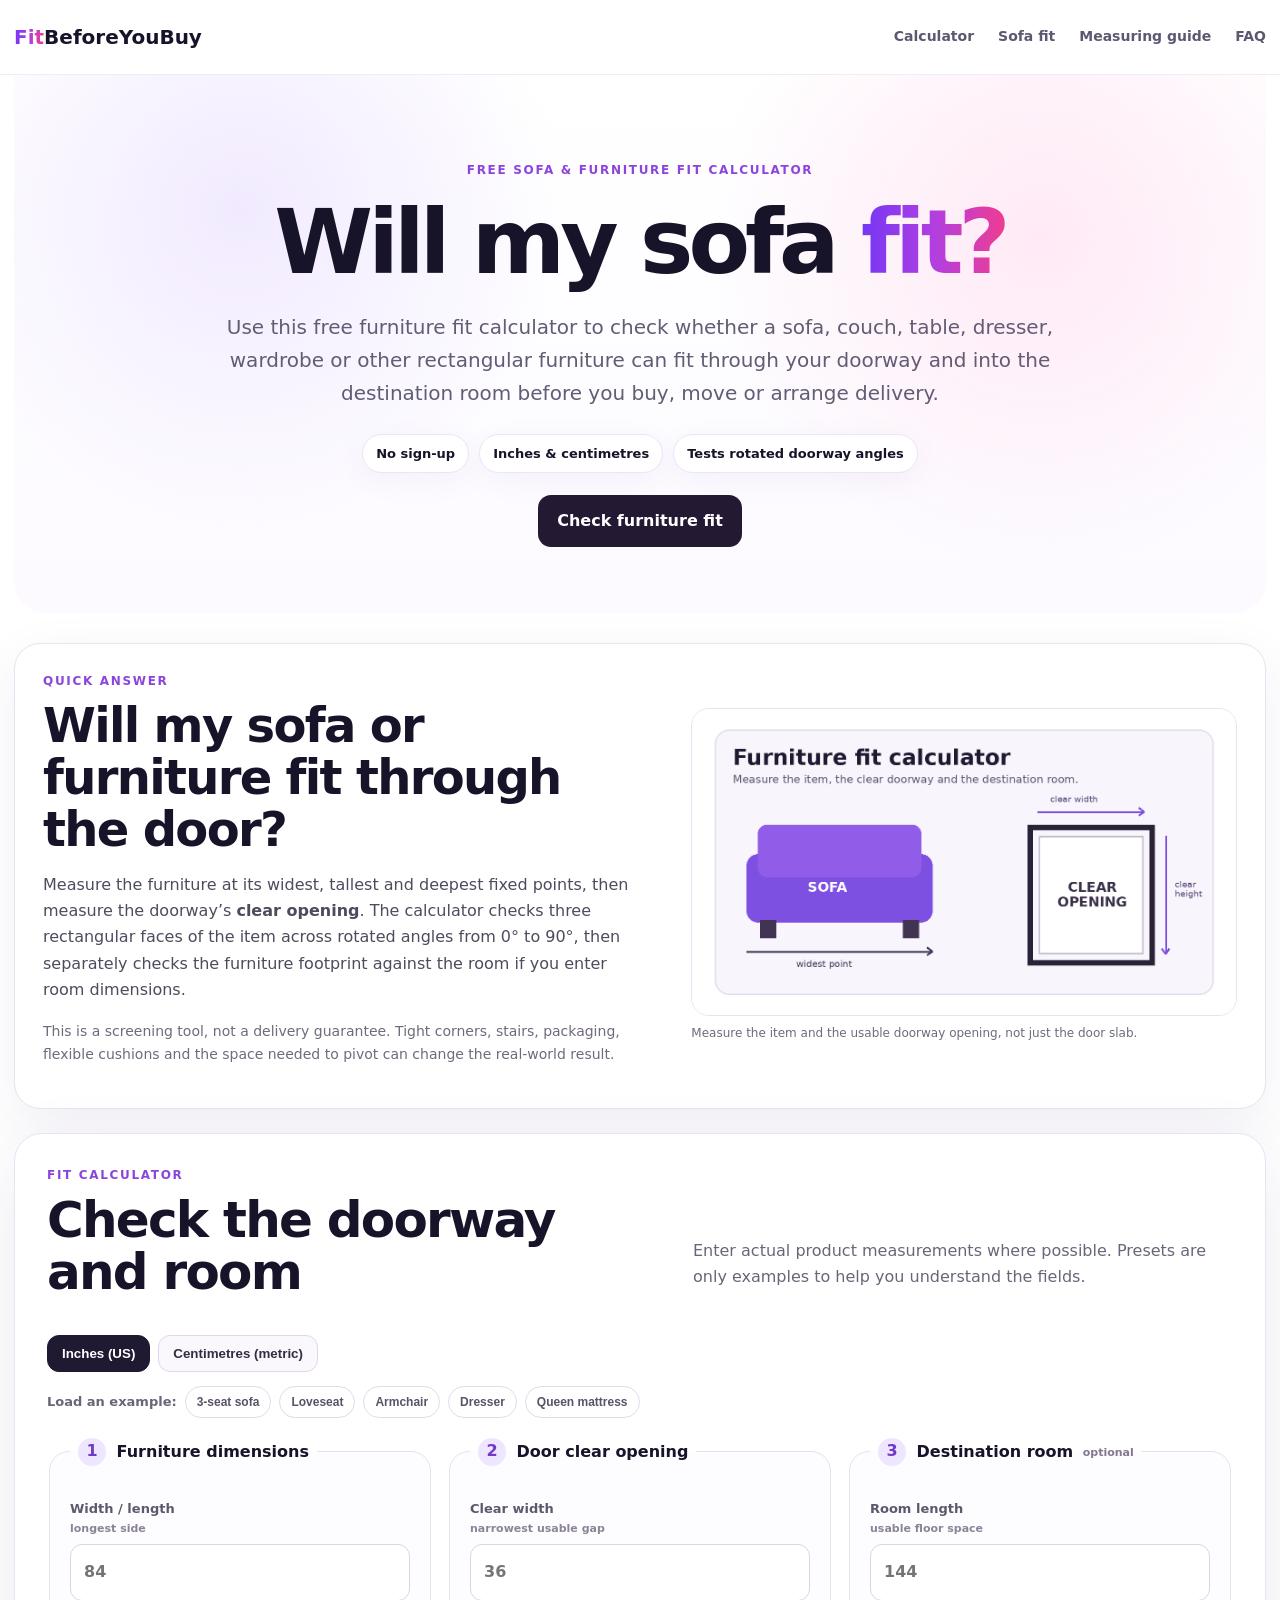
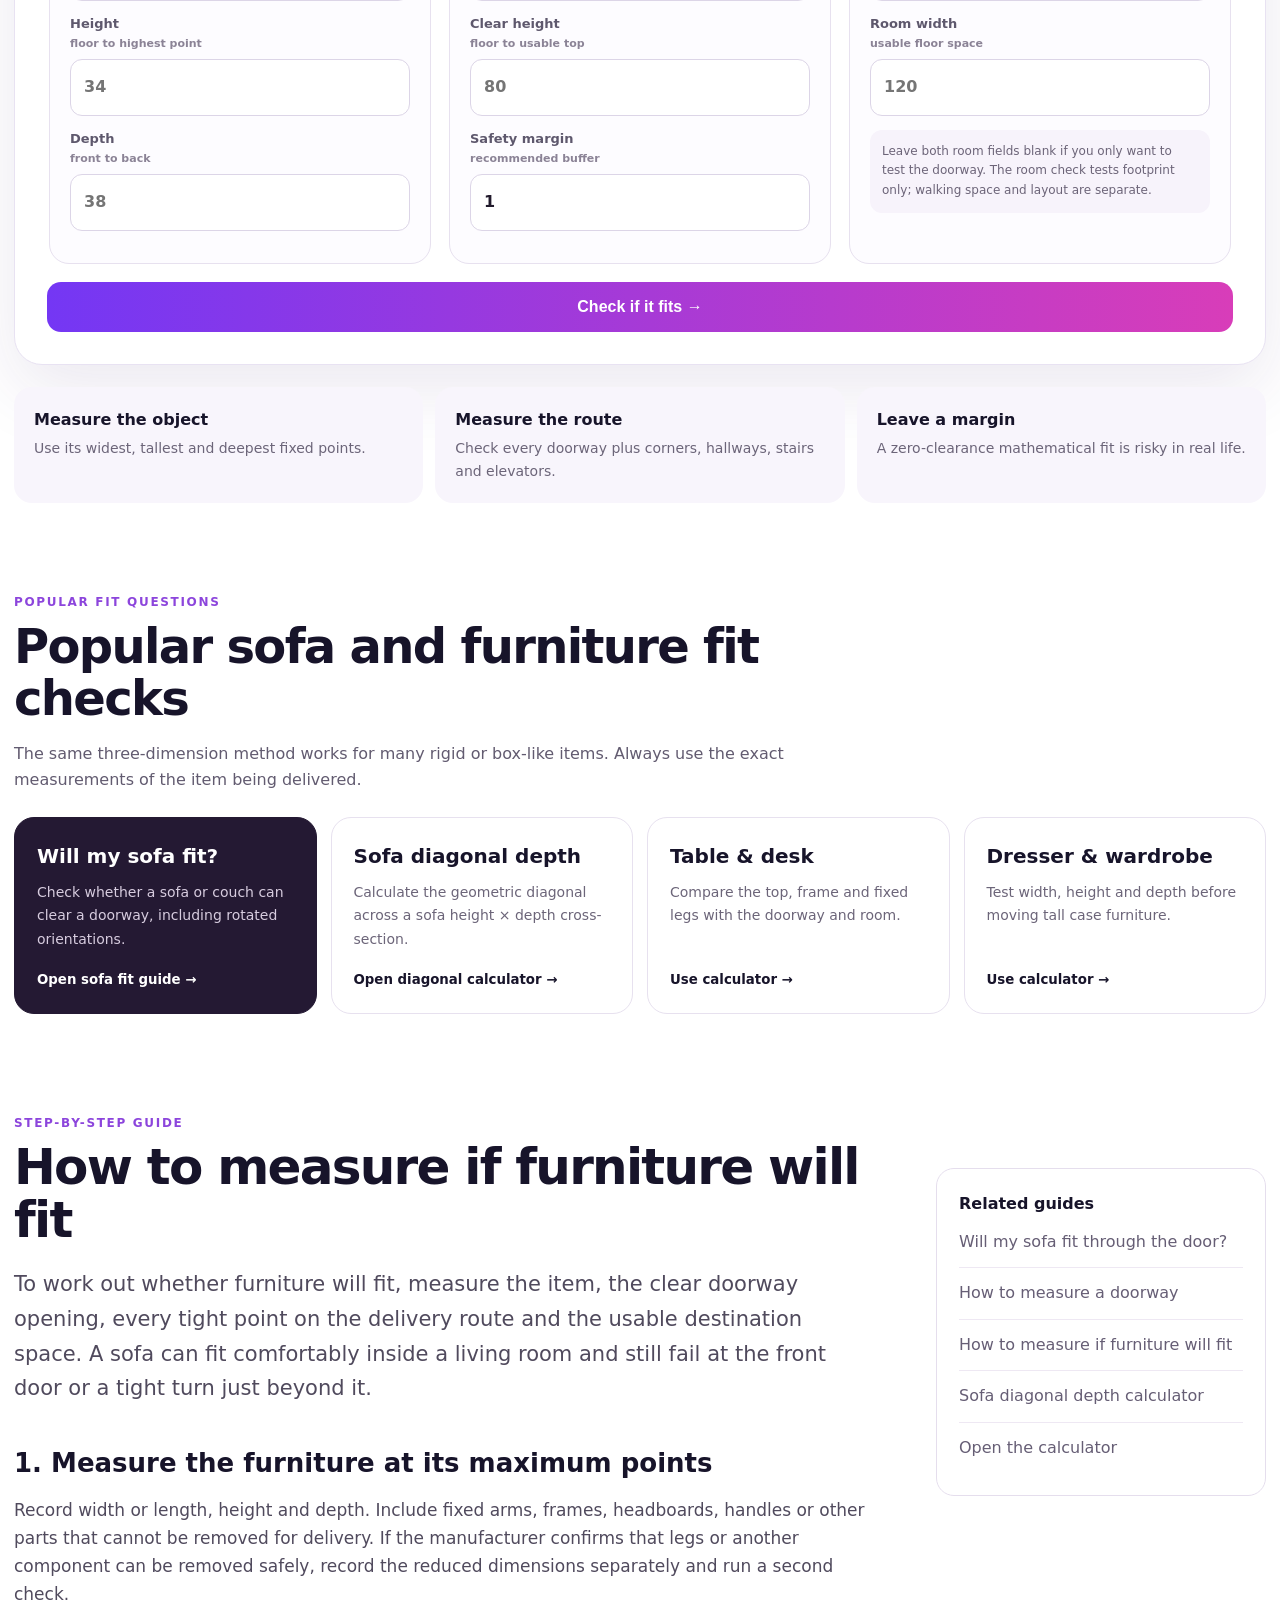
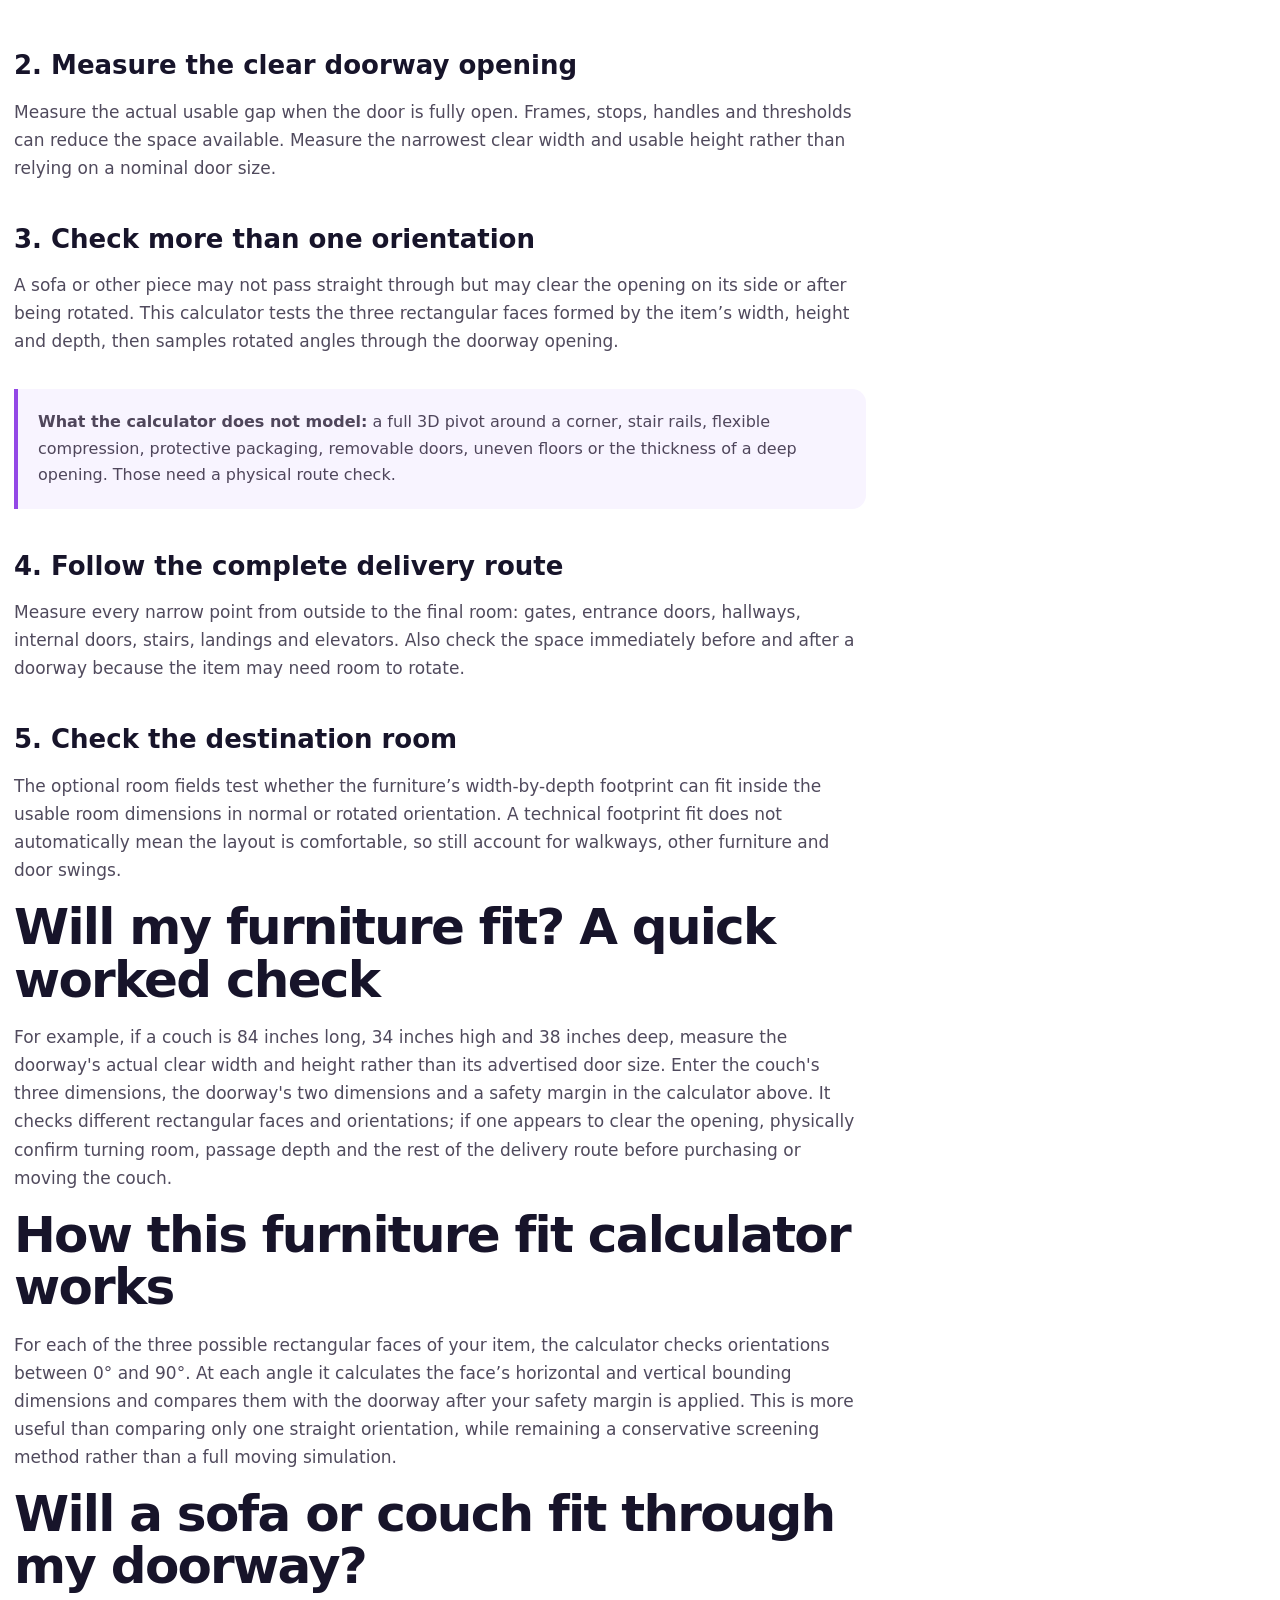
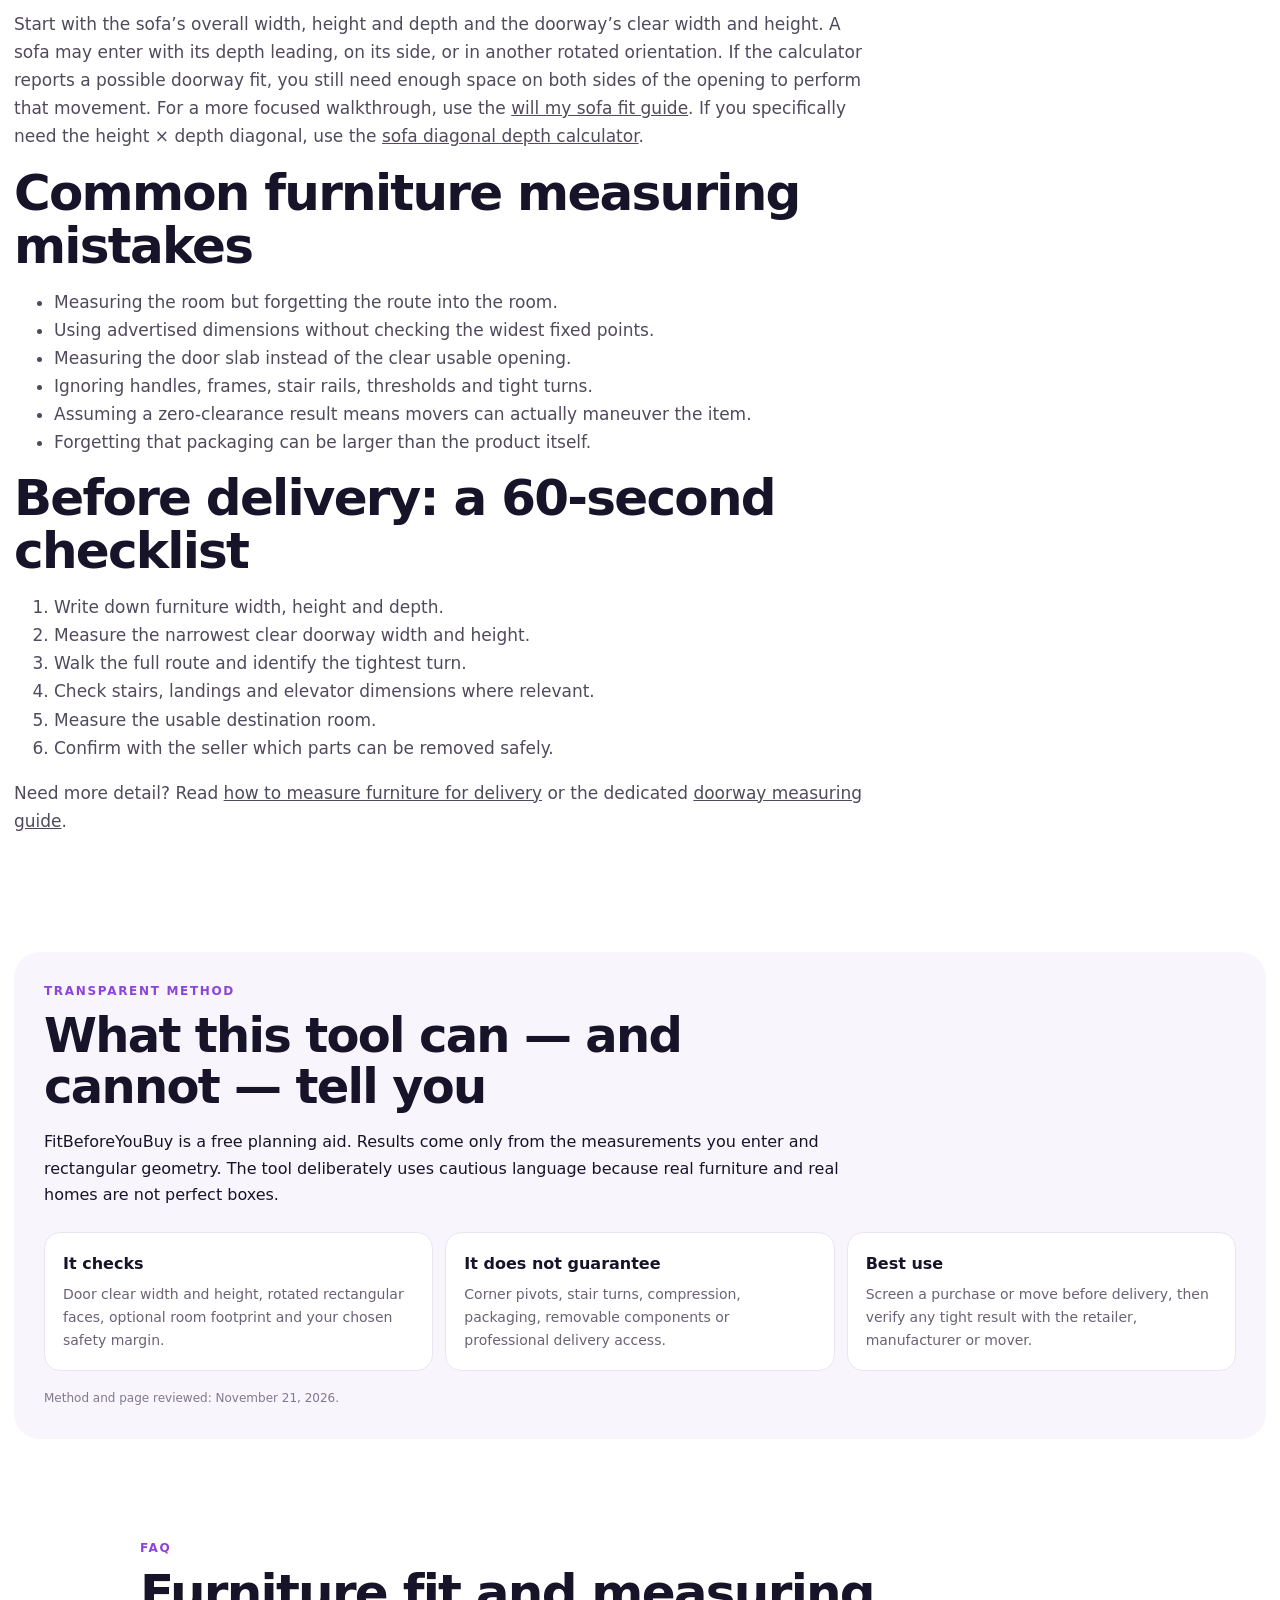
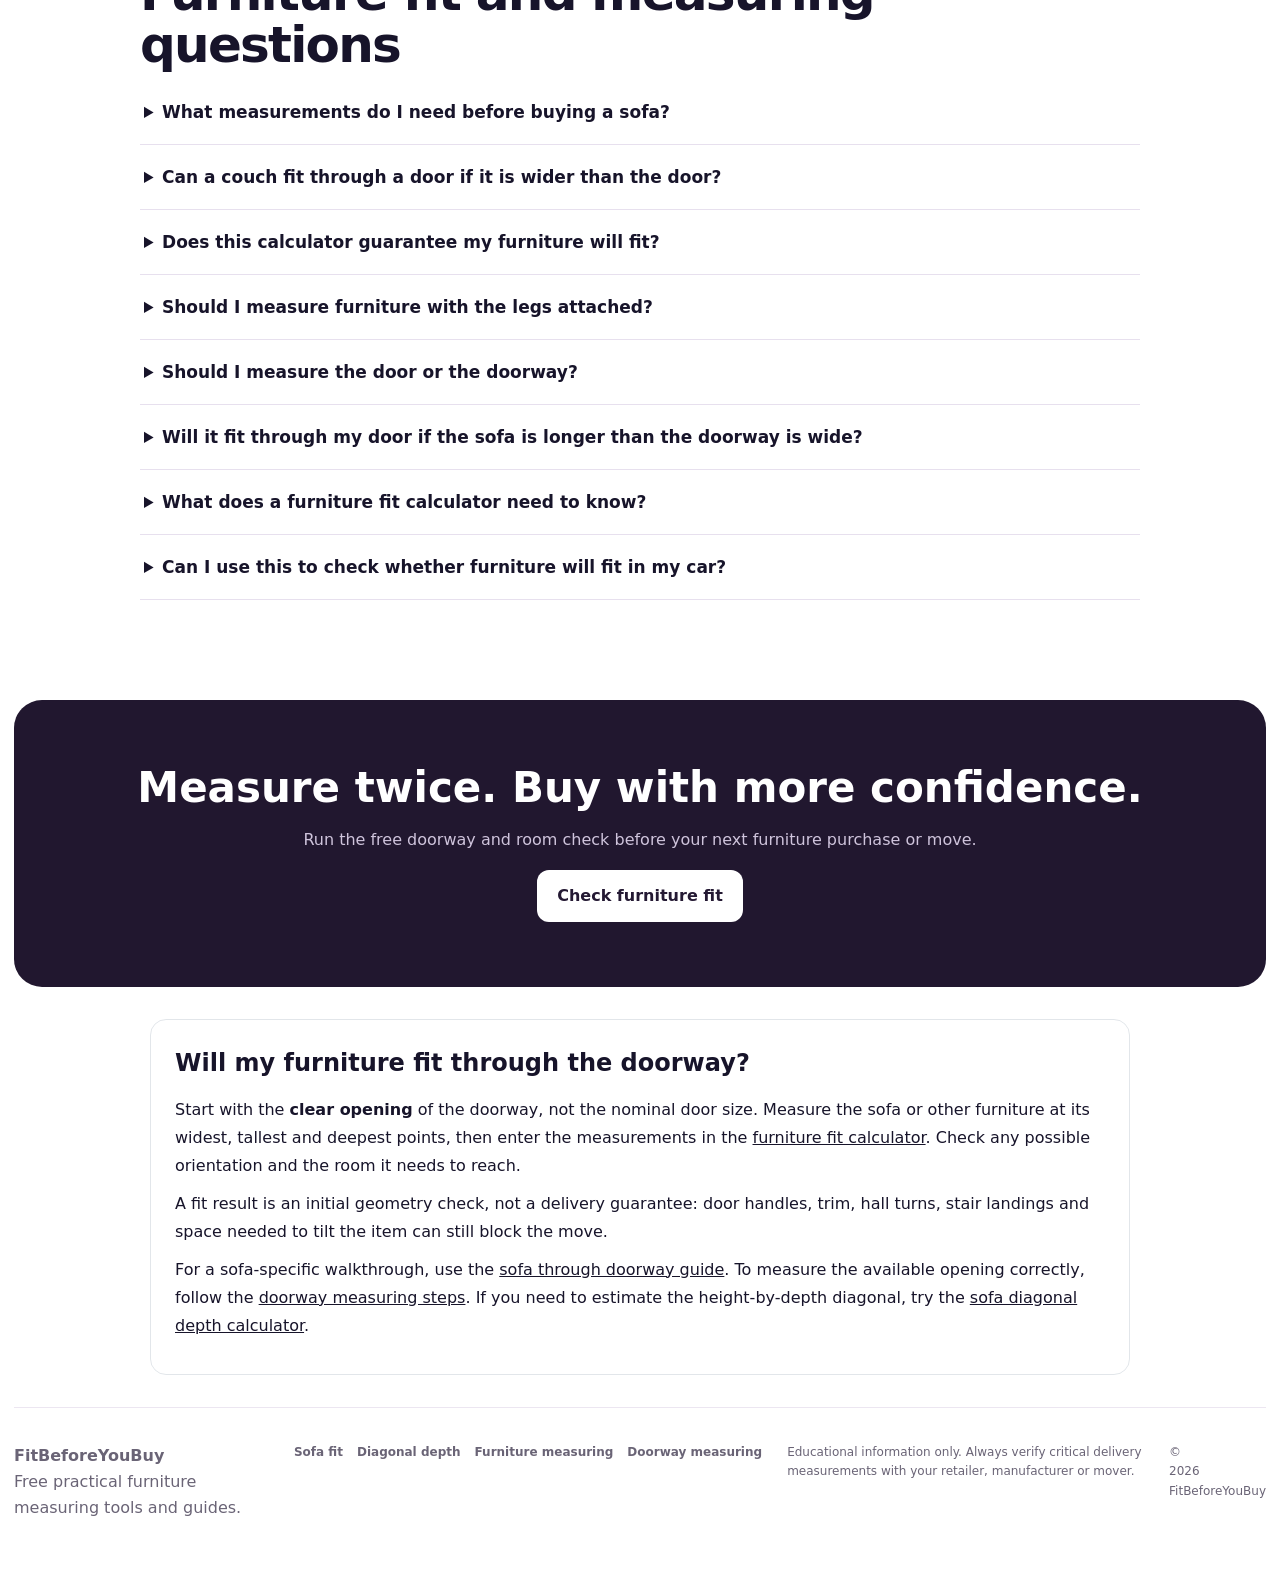
==== commit 0a951a28: "Add files via upload" ====
--- a/index.html
+++ b/index.html
@@ -47,7 +47,7 @@
         "@id": "https://kavindanipun.github.io/furniture-fit/#website"
       },
       "primaryImageOfPage": "https://kavindanipun.github.io/furniture-fit/images/furniture-fit-calculator.png",
-      "dateModified": "2026-10-27",
+      "dateModified": "2026-11-21",
       "inLanguage": "en"
     },
     {
@@ -175,6 +175,8 @@
 <p>Measure every narrow point from outside to the final room: gates, entrance doors, hallways, internal doors, stairs, landings and elevators. Also check the space immediately before and after a doorway because the item may need room to rotate.</p>
 <h3>5. Check the destination room</h3>
 <p>The optional room fields test whether the furniture’s width-by-depth footprint can fit inside the usable room dimensions in normal or rotated orientation. A technical footprint fit does not automatically mean the layout is comfortable, so still account for walkways, other furniture and door swings.</p>
+<h2>Will my furniture fit? A quick worked check</h2>
+<p>For example, if a couch is 84 inches long, 34 inches high and 38 inches deep, measure the doorway's actual clear width and height rather than its advertised door size. Enter the couch's three dimensions, the doorway's two dimensions and a safety margin in the calculator above. It checks different rectangular faces and orientations; if one appears to clear the opening, physically confirm turning room, passage depth and the rest of the delivery route before purchasing or moving the couch.</p>
 <h2>How this furniture fit calculator works</h2>
 <p>For each of the three possible rectangular faces of your item, the calculator checks orientations between 0° and 90°. At each angle it calculates the face’s horizontal and vertical bounding dimensions and compares them with the doorway after your safety margin is applied. This is more useful than comparing only one straight orientation, while remaining a conservative screening method rather than a full moving simulation.</p>
 <h2>Will a sofa or couch fit through my doorway?</h2>
@@ -221,7 +223,7 @@
 <div><strong>It does not guarantee</strong><span>Corner pivots, stair turns, compression, packaging, removable components or professional delivery access.</span></div>
 <div><strong>Best use</strong><span>Screen a purchase or move before delivery, then verify any tight result with the retailer, manufacturer or mover.</span></div>
 </div>
-<p class="updated">Method and page updated: September 4, 2026.</p>
+<p class="updated">Method and page reviewed: November 21, 2026.</p>
 </section>
 <section class="faq" id="faq">
 <div class="eyebrow">FAQ</div>
@@ -231,6 +233,8 @@
 <details><summary>Does this calculator guarantee my furniture will fit?</summary><p>No. It is a geometric screening tool. Tight turns, stairs, landing space, packaging, removable parts and irregular or flexible shapes can change the real-world result.</p></details>
 <details><summary>Should I measure furniture with the legs attached?</summary><p>Measure the item as it will actually be delivered. If the manufacturer confirms that legs can be removed safely, you can also test the reduced dimensions separately.</p></details>
 <details><summary>Should I measure the door or the doorway?</summary><p>Measure the clear usable opening the furniture must pass through. The door slab’s advertised size is not the same thing as the space available once frames, stops and hardware are considered.</p></details>
+<details><summary>Will it fit through my door if the sofa is longer than the doorway is wide?</summary><p>Possibly. The sofa's full length does not always need to face across the doorway. Check its height and depth, the clear door width and height, and whether there is room to rotate it before and after the opening. <a href="sofa-fit-through-door/">Use the sofa doorway calculator</a> to compare rectangular orientations.</p></details>
+<details><summary>What does a furniture fit calculator need to know?</summary><p>Enter the furniture's maximum width or length, height and depth, plus the doorway's clear usable width and height. Add a safety margin and, if helpful, the room's usable length and width. A mathematical doorway fit is not proof the piece can turn through a hallway.</p></details>
 <details><summary>Can I use this to check whether furniture will fit in my car?</summary><p>The doorway calculator can help you compare a rectangular furniture face with a cargo opening, but it does not model a vehicle’s tapered hatch, wheel arches, seats or the 3D loading turn. Measure the cargo opening and usable interior separately before relying on the result.</p></details>
 </section>
 <section class="bottom-cta"><h2>Measure twice. Buy with more confidence.</h2><p>Run the free doorway and room check before your next furniture purchase or move.</p><a href="#calculator">Check furniture fit</a></section>
